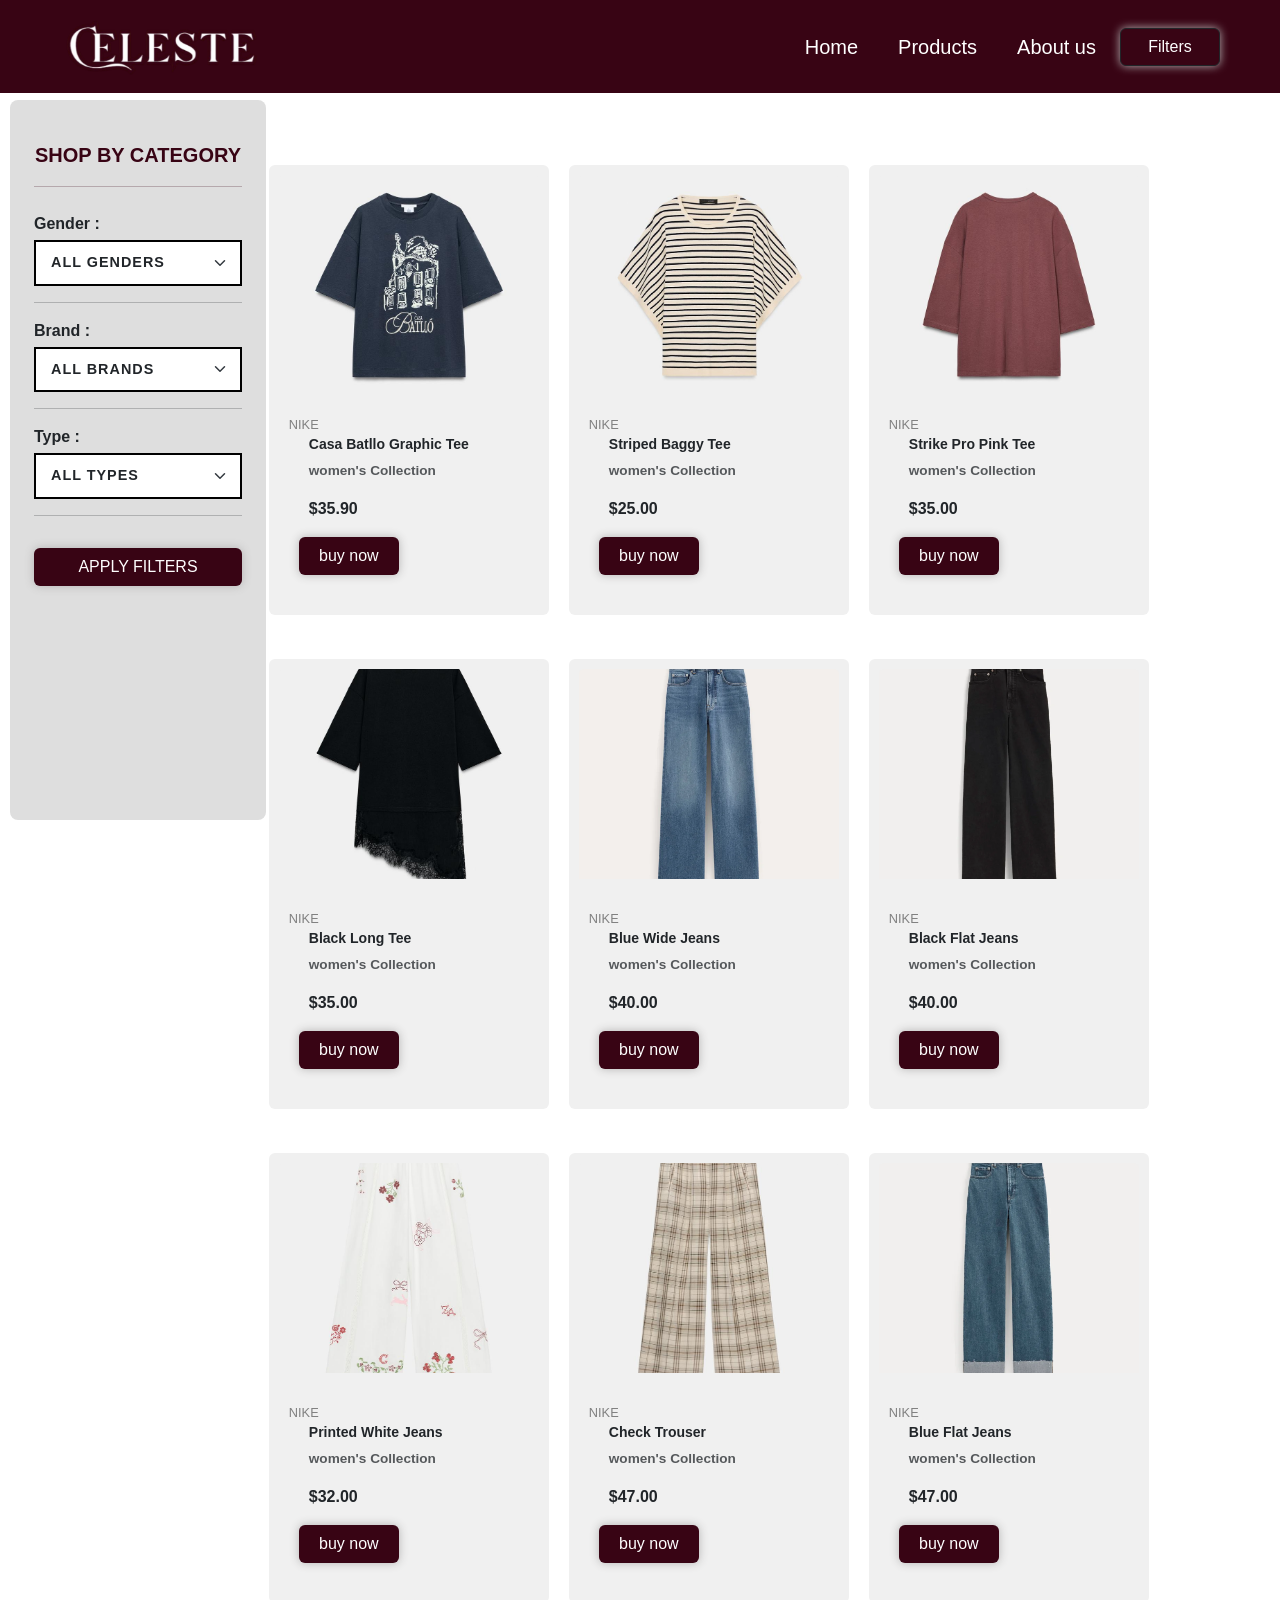
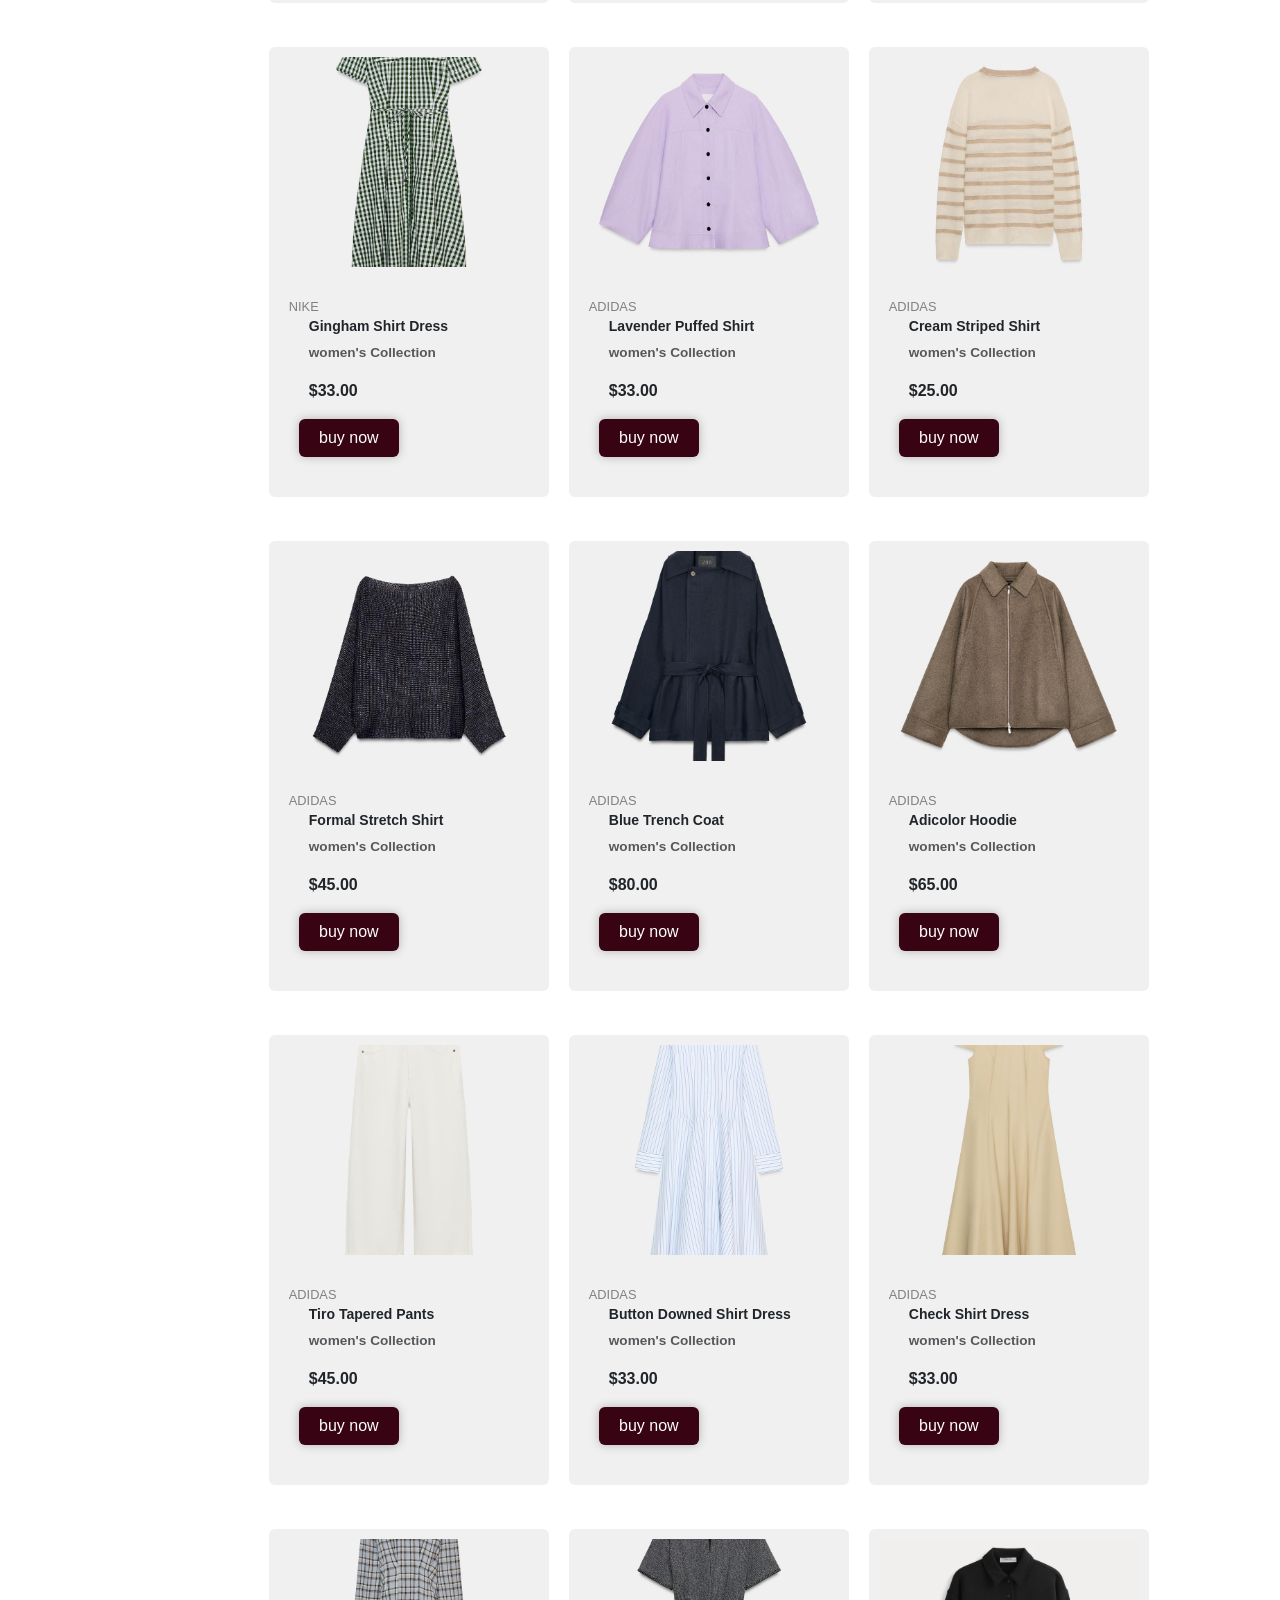
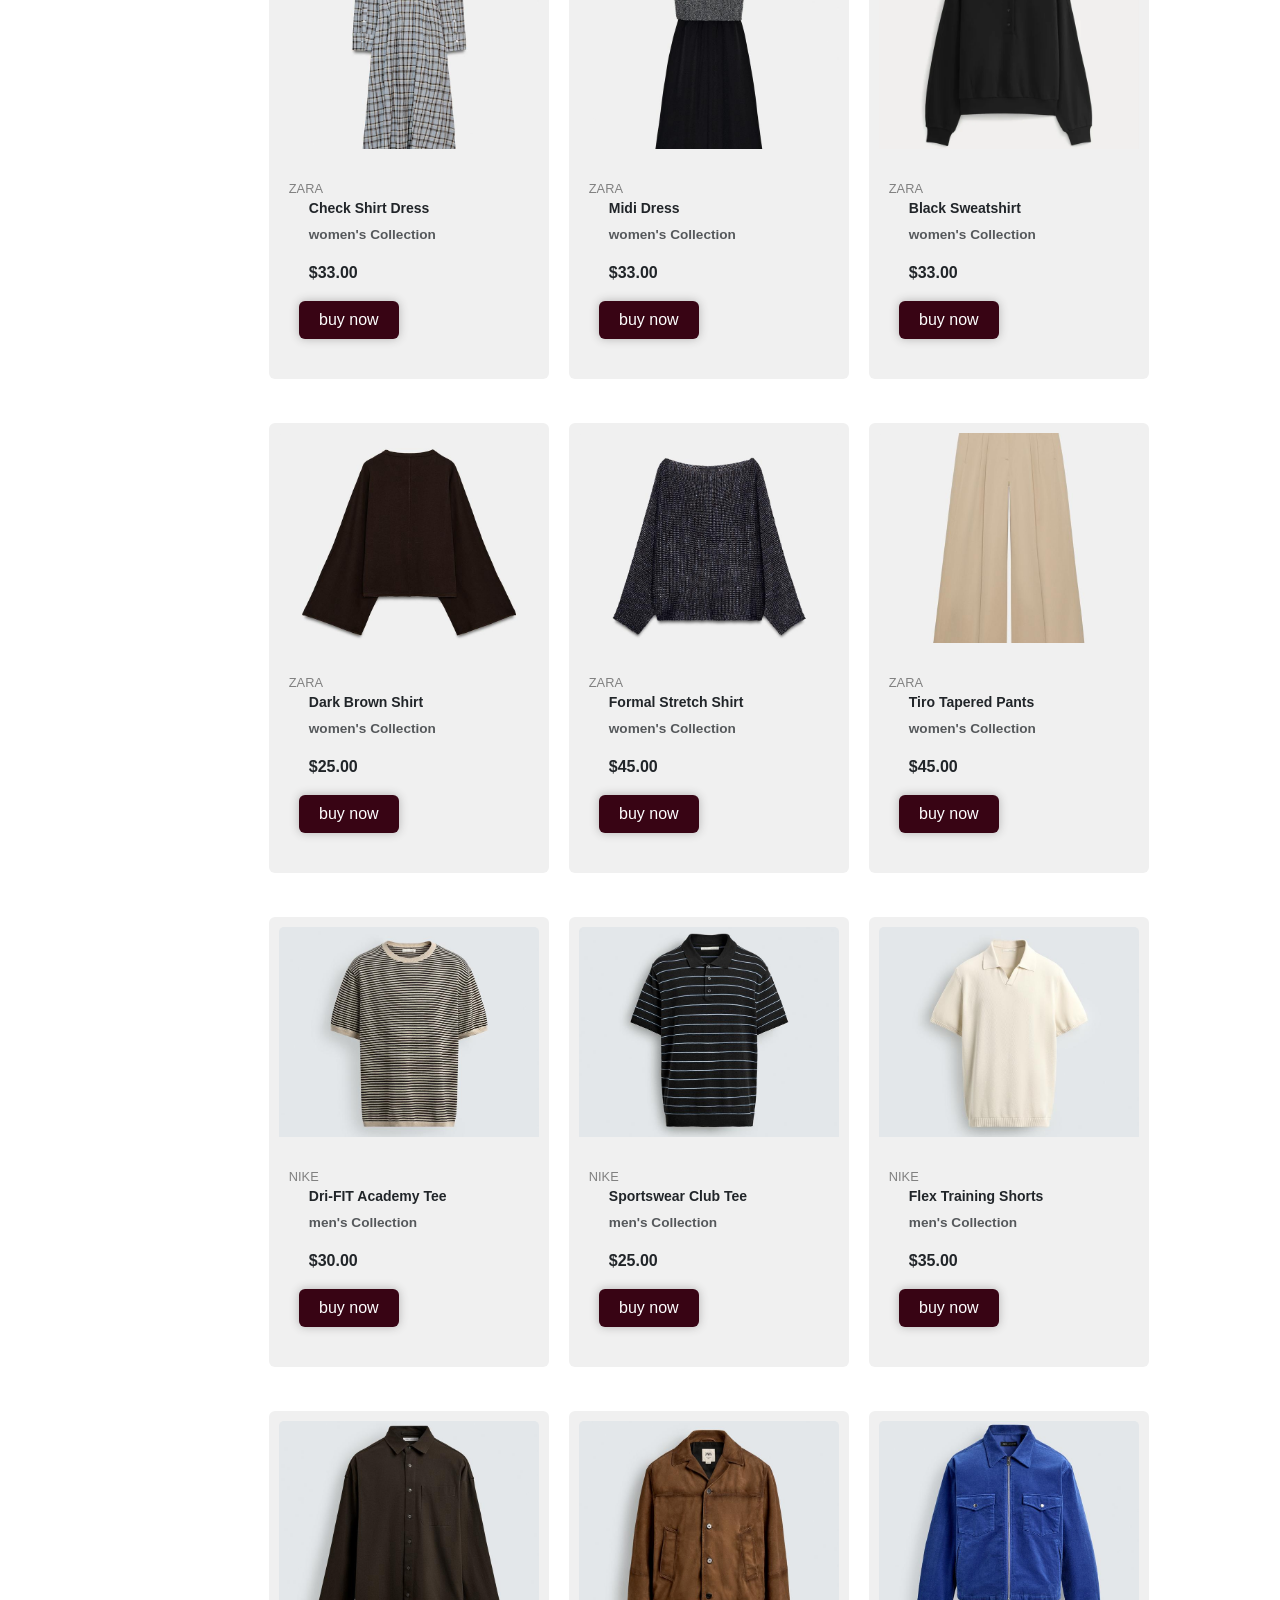
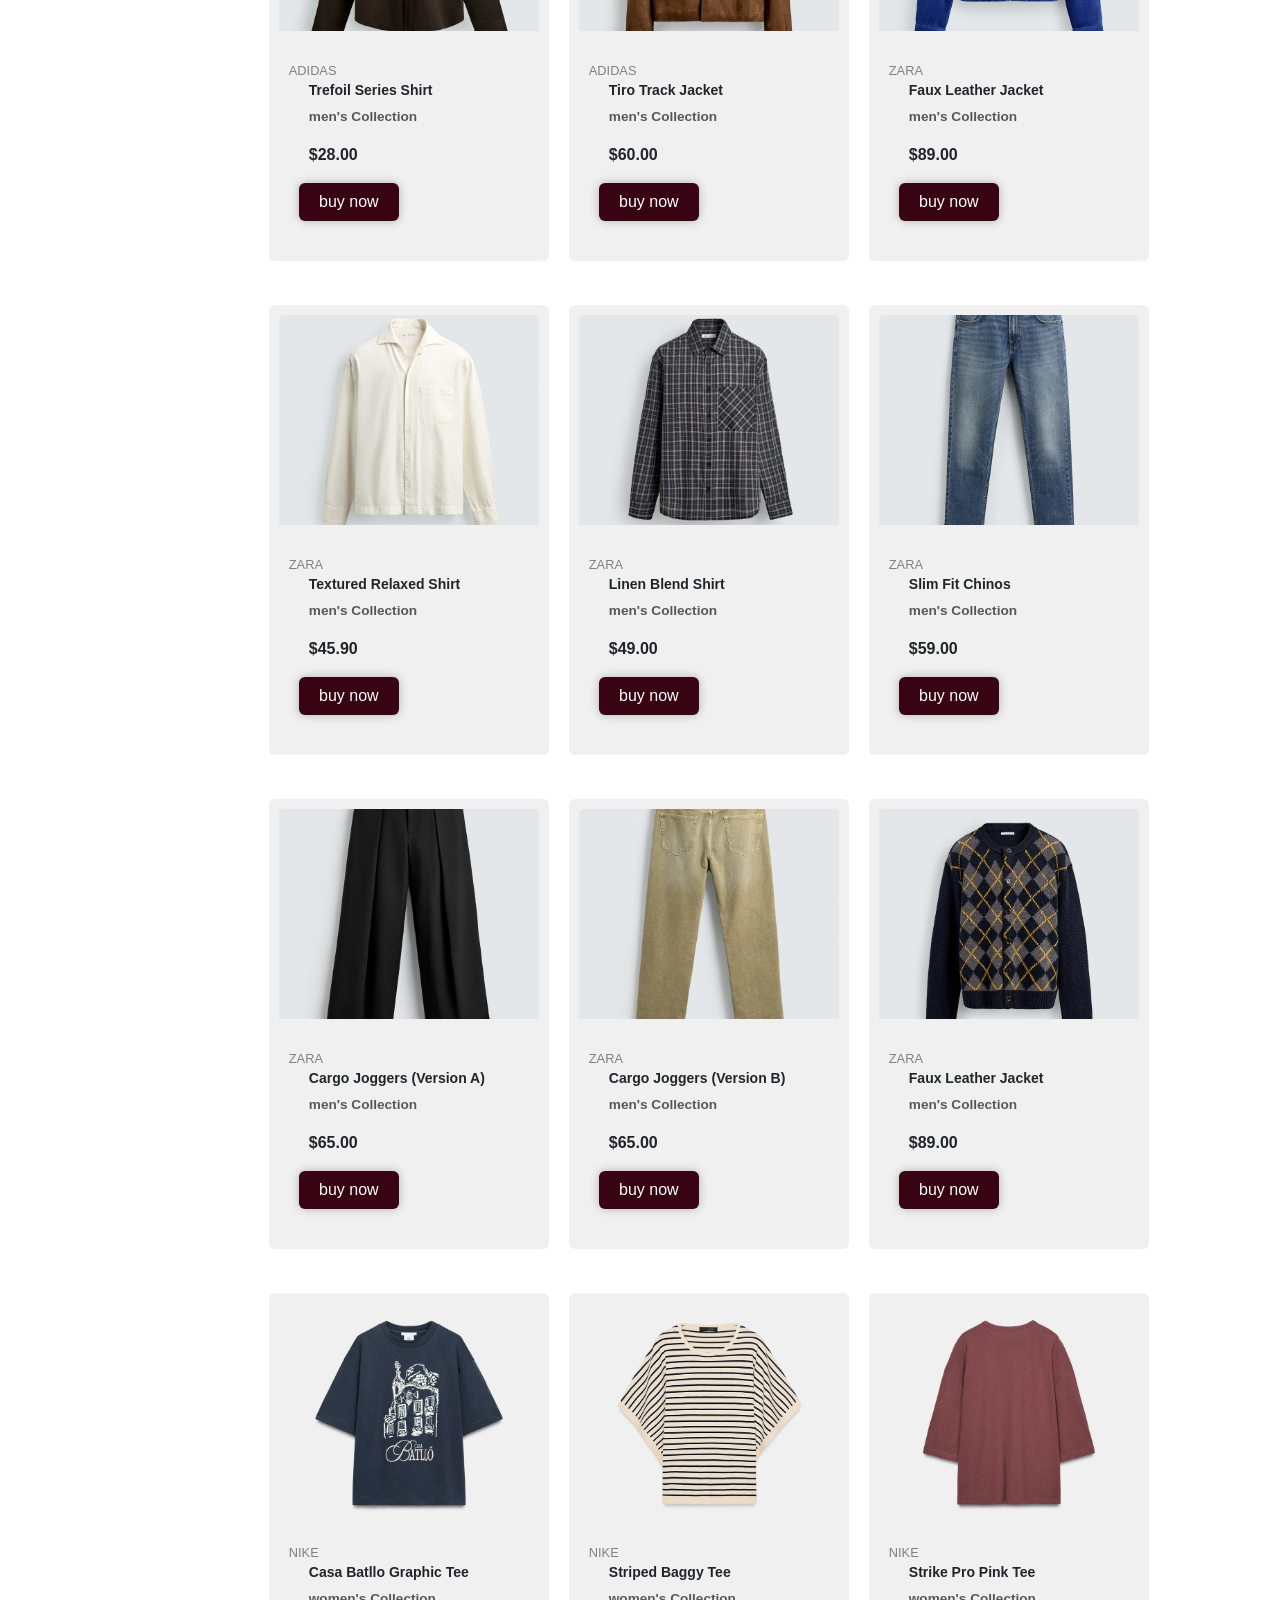
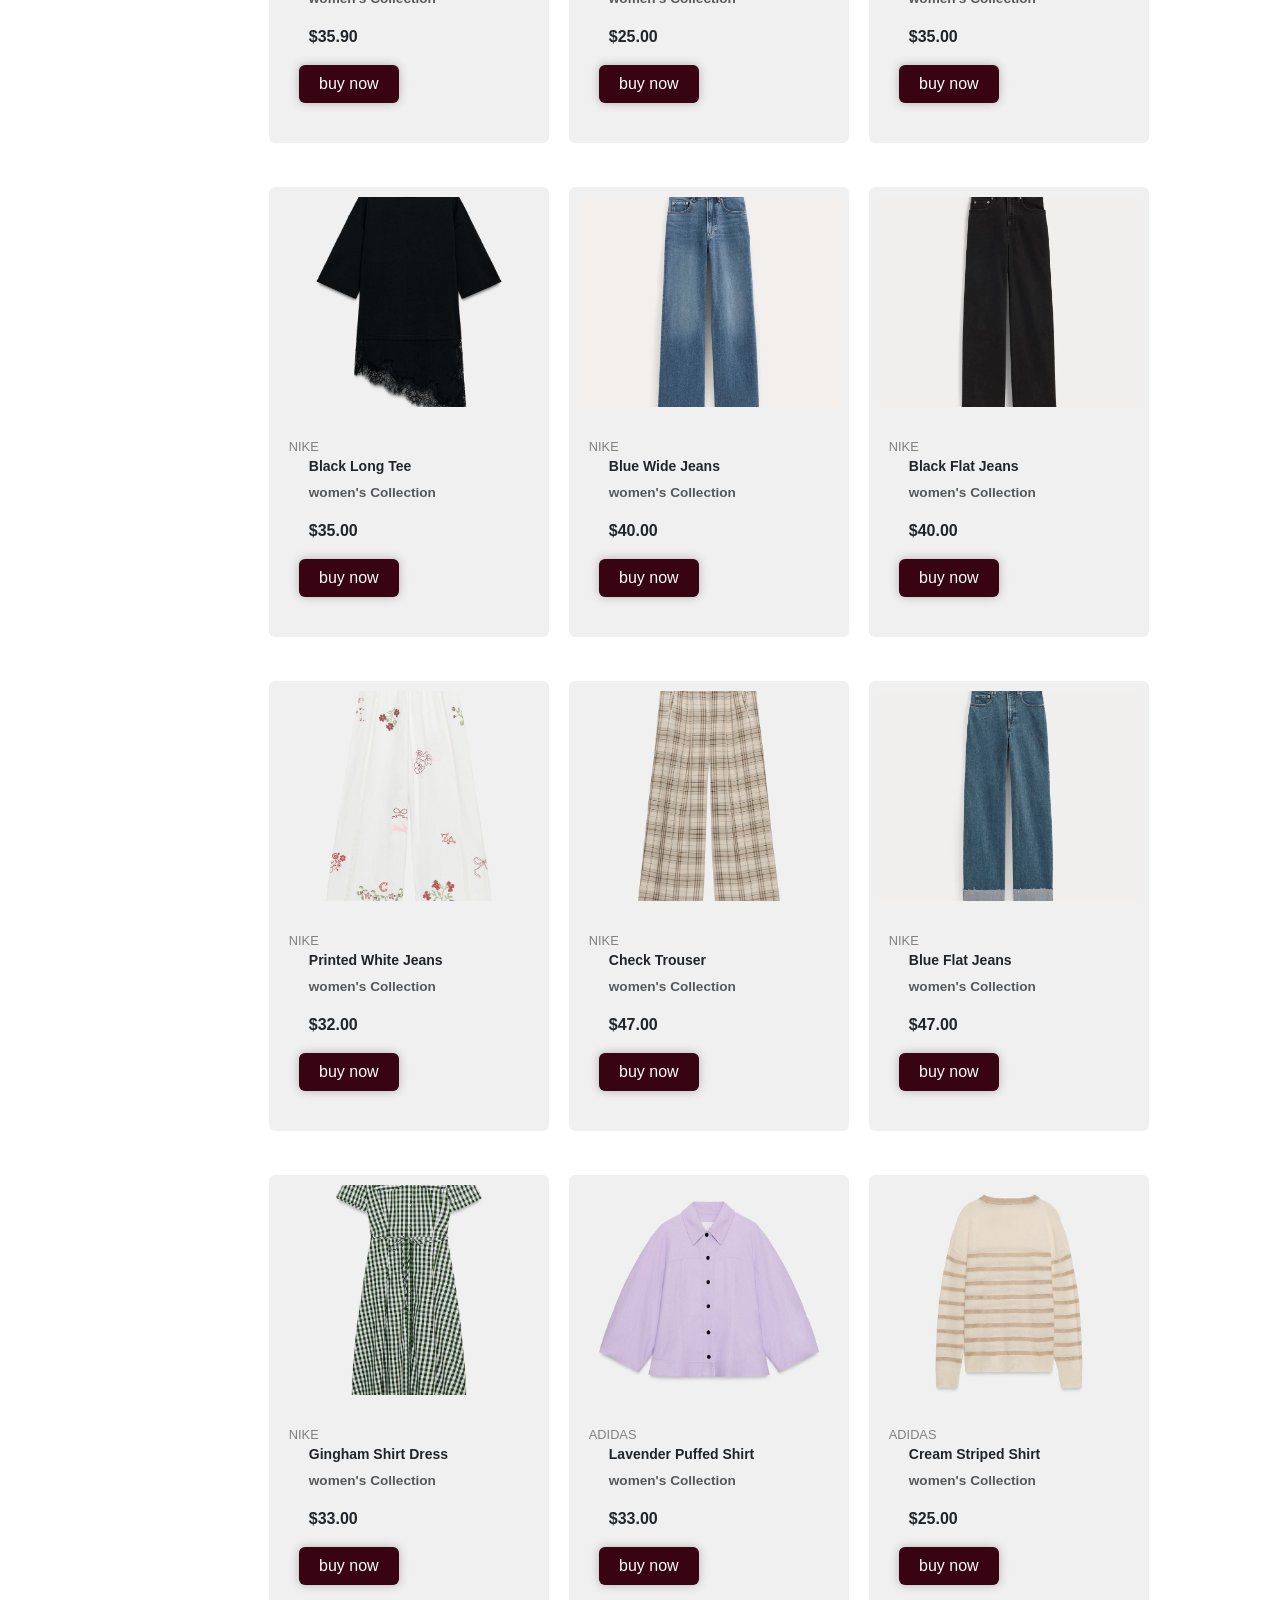
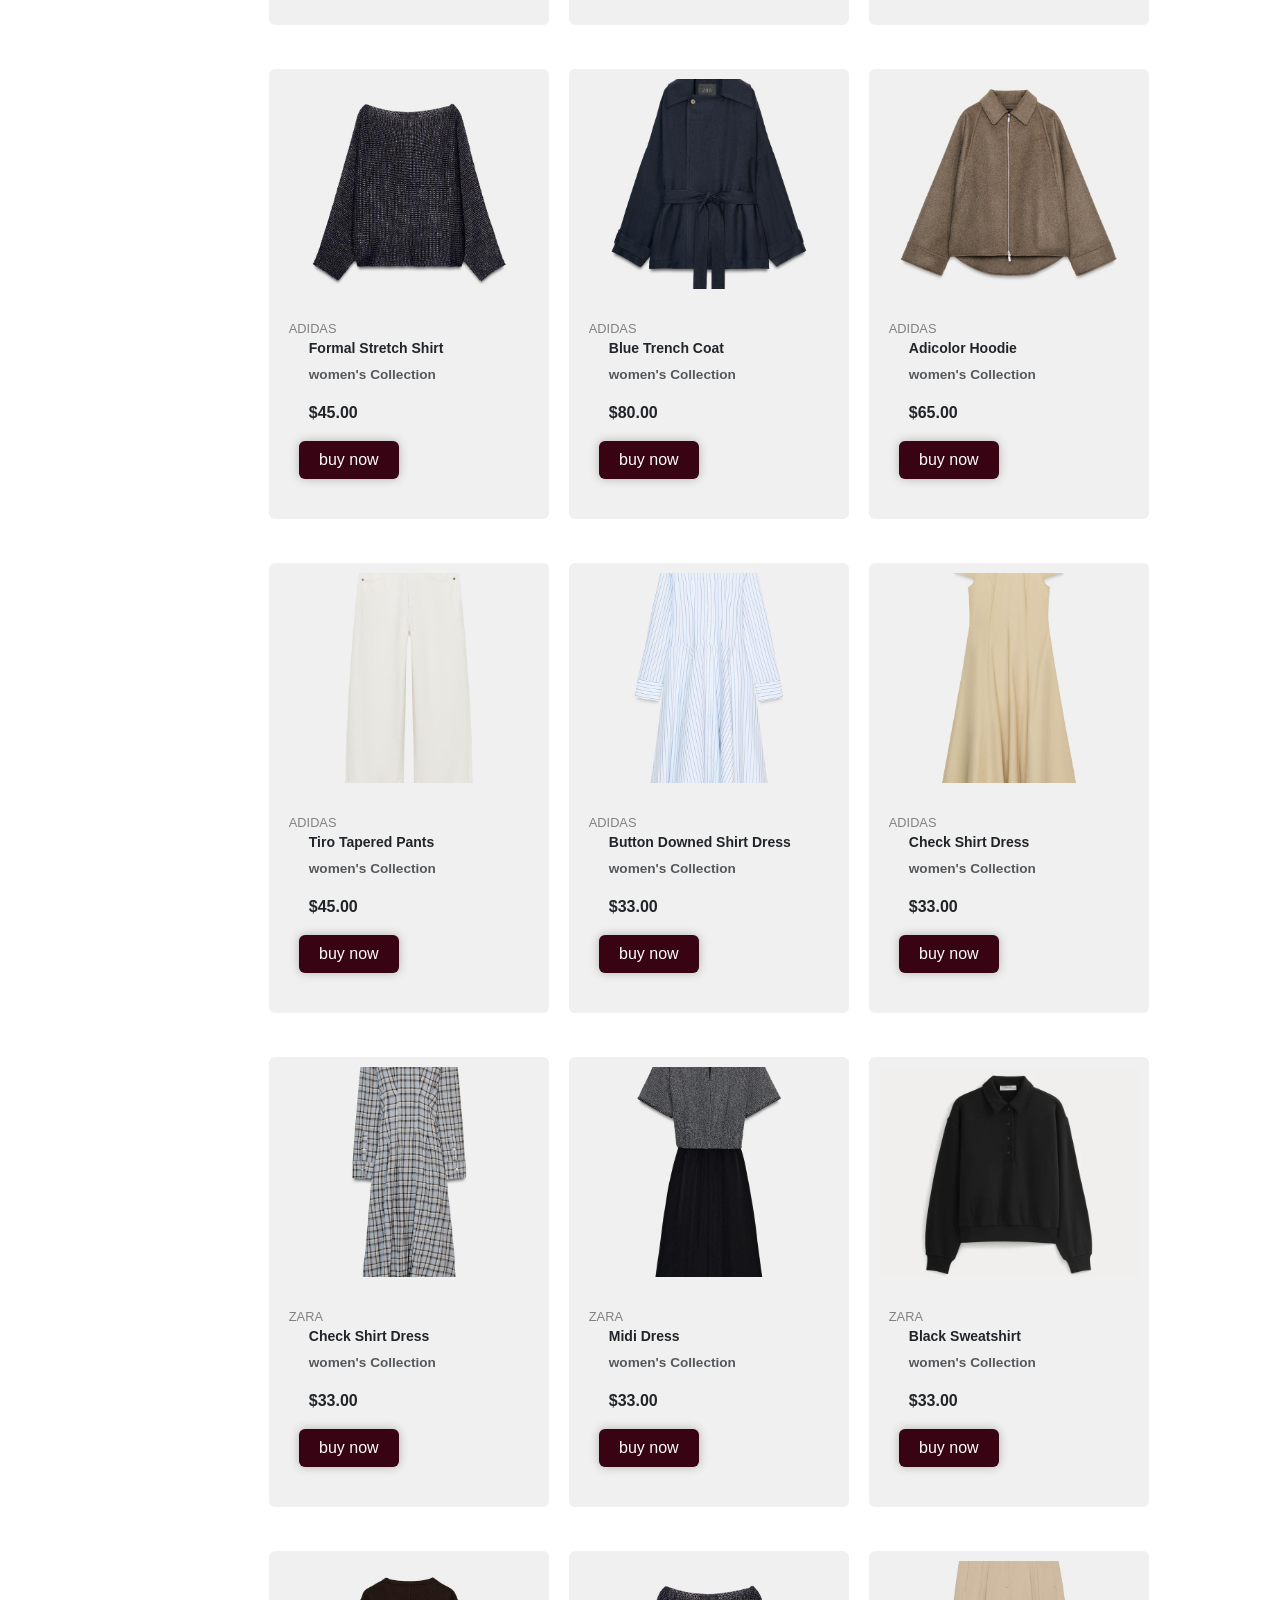
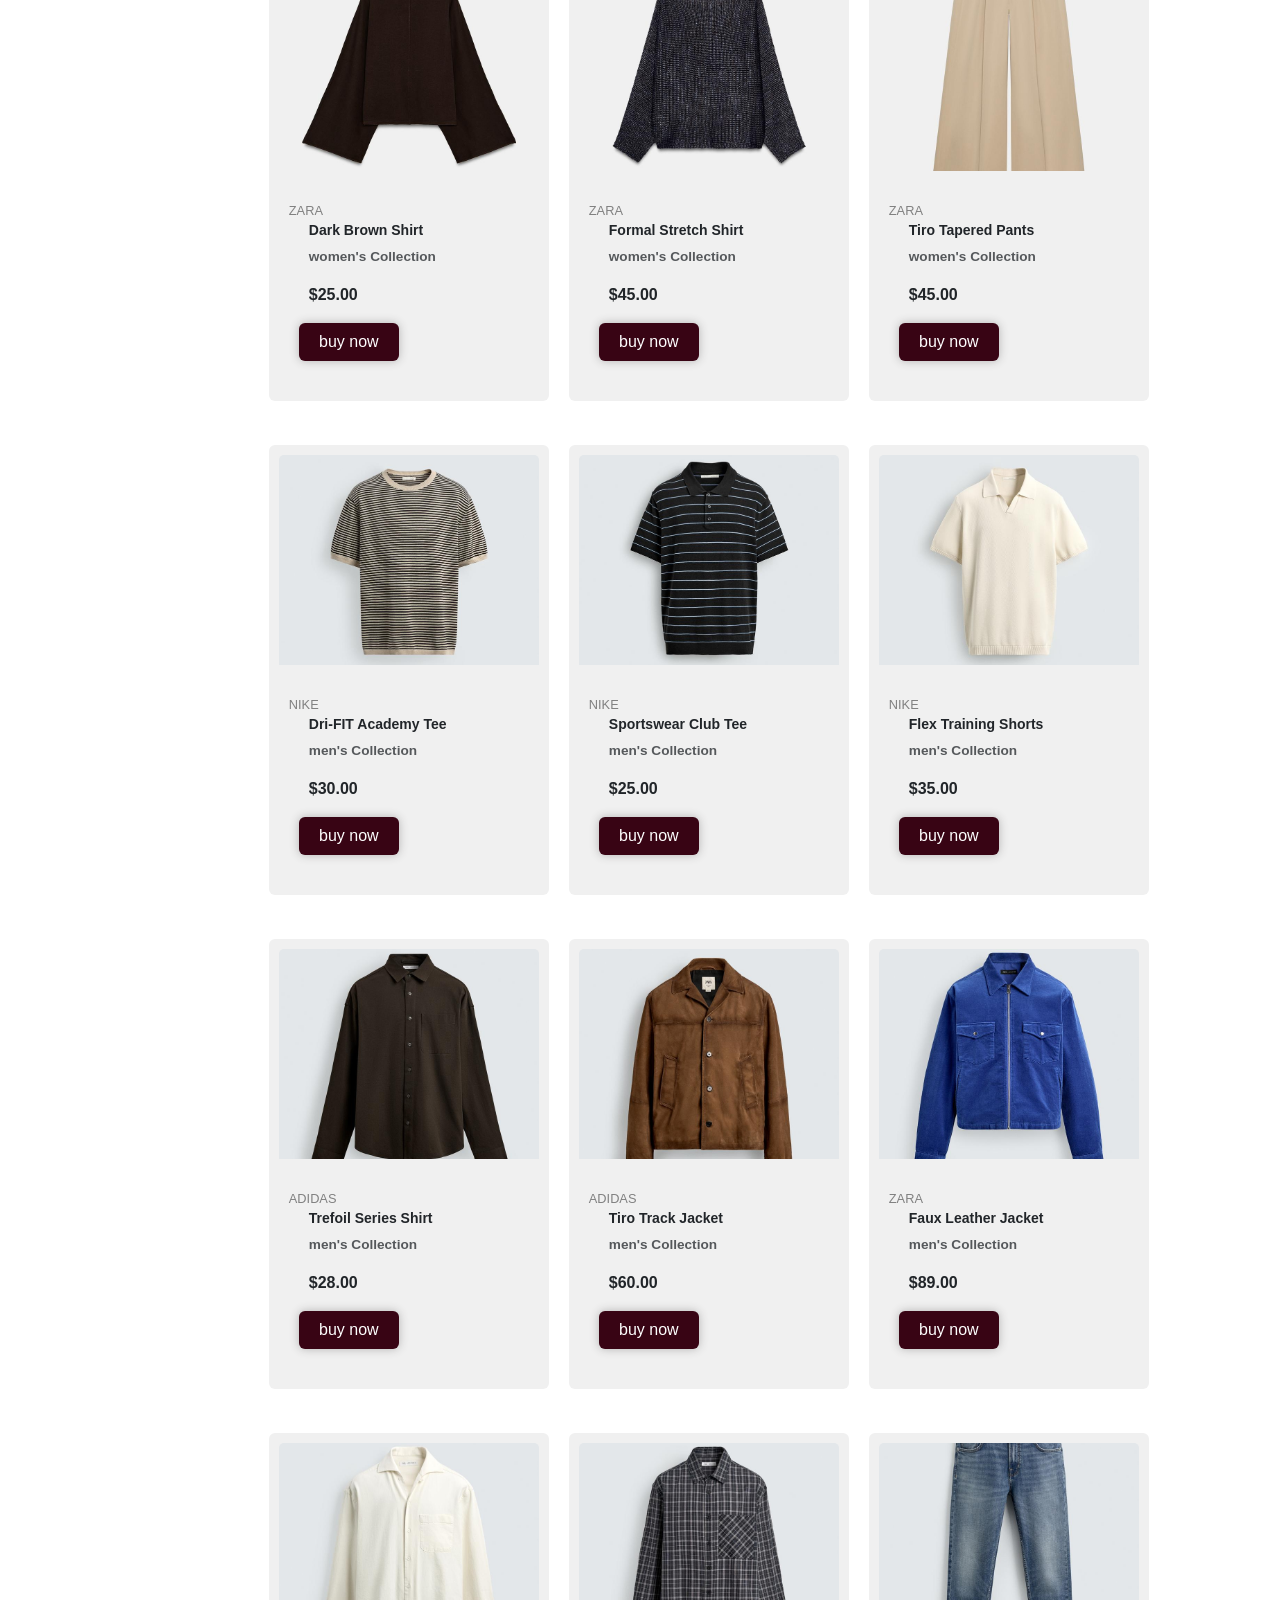
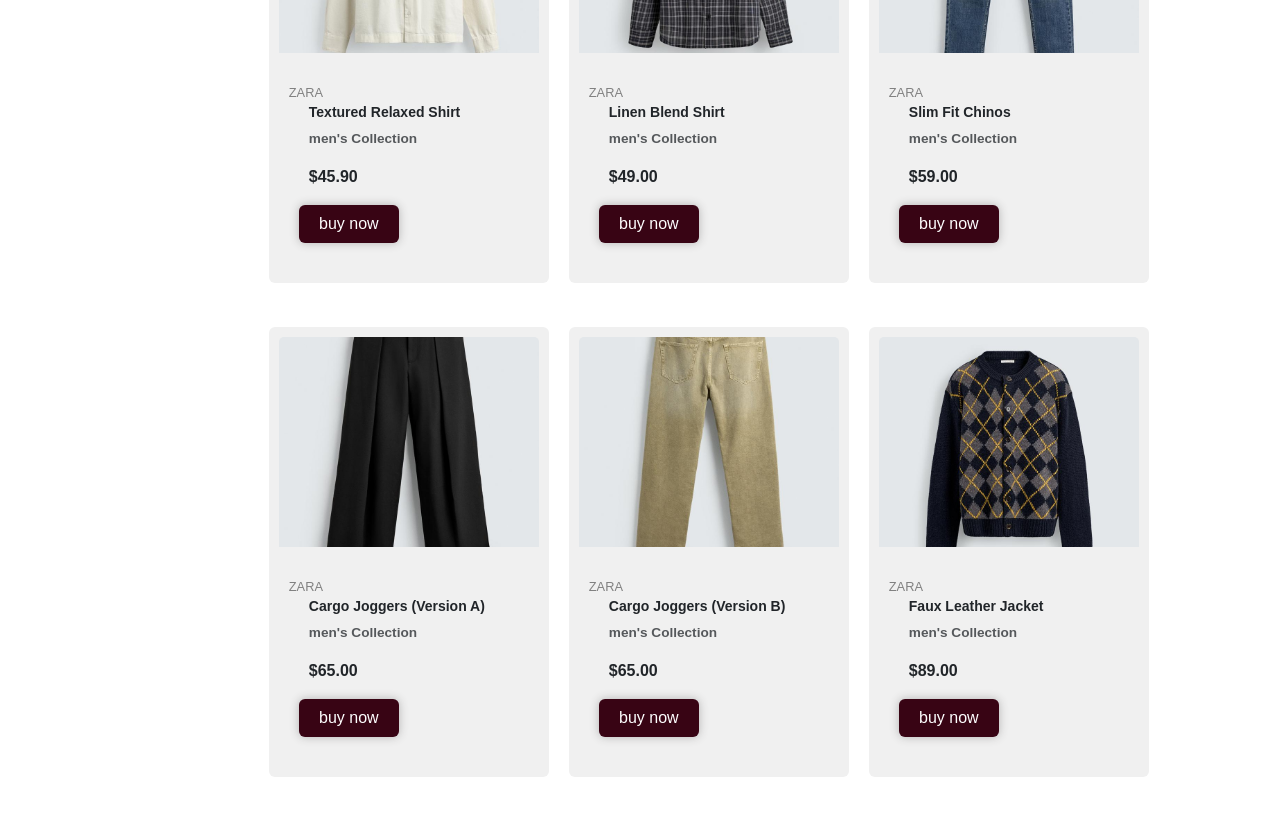
==== product.html @ acb02937 "initial commit" ====
<!DOCTYPE html>
<html lang="en">

<head>
    <meta charset="UTF-8">
    <meta name="viewport" content="width=device-width, initial-scale=1.0">
    <title>CELESTE</title>
    <link href="https://cdn.jsdelivr.net/npm/bootstrap@5.3.3/dist/css/bootstrap.min.css" rel="stylesheet">
    <link rel="stylesheet" href="style.css">
    <link rel="stylesheet" href="product.css">
</head>

<body>
    <!DOCTYPE html>
    <html lang="en">

    <head>
        <meta charset="UTF-8">
        <meta name="viewport" content="width=device-width, initial-scale=1.0">
        <title>CELESTE</title>
        <link href="https://cdn.jsdelivr.net/npm/bootstrap@5.3.3/dist/css/bootstrap.min.css" rel="stylesheet">
        <link rel="stylesheet" href="style.css">
        <link rel="stylesheet" href="product.css">
    </head>

    <body>
        <nav class="navbar navbar-expand-lg px-5">
            <div class="container-fluid">
                <a class="navbar-brand" href="#"><img src="assets/logo2.png" class="logo"></a>
                <button class="navbar-toggler" type="button" data-bs-toggle="collapse" data-bs-target="#navbarToggler">
                    <span class="navbar-toggler-icon"></span>
                </button>

                <div class="collapse navbar-collapse" id="navbarToggler">
                    <ul class="navbar-nav mb-2 mb-lg-0 ms-auto gap-4">
                        <li class="nav-item"><a class="nav-link active" href="index.html">Home</a></li>
                        <li class="nav-item"><a class="nav-link active" href="product.html">Products</a></li>
                        <li class="nav-item"><a class="nav-link active" href="#">About us</a></li>
                    </ul>
                </div>
                <button class="btn btn-outline-dark ms-lg-3" type="button" data-bs-toggle="offcanvas"
                    data-bs-target="#sidebarLeft">
                    <i class="bi bi-filter"></i> Filters
                </button>
            </div>
        </nav>
        <!-- <img src="assets/tshirts/t-shirt3.jpg" alt=""> -->
        <div class="product-page-container">
            <div class="offcanvas offcanvas-start" tabindex="-1" id="sidebarLeft" aria-labelledby="sidebarLeftLabel">

                <div class="offcanvas-header">
                    <button type="button" class="btn-close" data-bs-dismiss="offcanvas" aria-label="Close"></button>
                </div>

                <div class="offcanvas-body ">
                    <div class="cat-div p-4 ms-5 ">
                        <label for="categoryFilter" class="form-label fw-bold mt-3 mx-auto mb-0  fs-5 text-uppercase"
                            style="color: #380414;">Shop by Category</label>
                        <hr class=" mb-3 fw-bold  " style="color: #380414; height: 10px;">
                        <label class=" fw-bold mb-1">Gender : </label>

                        <select id="genderSelect" class="form-select custom-filter" onchange="updateFilters()">
                            <option value="all">All Genders</option>
                            <option value="women">Women</option>
                            <option value="men">Men</option>
                        </select>
                        <hr>

                        <label class=" fw-bold mb-1">Brand : </label>

                        <select id="brandSelect" class="form-select custom-filter" onchange="updateFilters()">
                            <option value="all">All Brands</option>
                            <option value="nike">Nike</option>
                            <option value="adidas">Adidas</option>
                            <option value="zara">Zara</option>
                        </select>
                        <hr>

                        <label class=" fw-bold mb-1">Type : </label>

                        <select id="typeSelect" class="form-select custom-filter" onchange="updateFilters()">
                            <option value="all">All Types</option>
                            <option value="t_shirts">T-Shirts</option>
                            <option value="pants">Pants</option>
                            <option value="dress">Dresses</option>
                            <option value="shirts">Shirts</option>
                        </select>
                        <hr>

                        <button class="search mx-auto my-3 btn w-100">APPLY FILTERS</button>

                    </div>
                </div>

            </div>

        </div>
        <div class="cat-div p-4 ">
            <label for="categoryFilter" class="form-label fw-bold mt-3 mx-auto mb-0  fs-5 text-uppercase"
                style="color: #380414;">Shop by Category</label>
            <hr class=" mb-3 fw-bold  " style="color: #380414; height: 10px;">
            <label class=" fw-bold mb-1">Gender : </label>

            <select id="genderSelect" class="form-select custom-filter" onchange="updateFilters()">
                <option value="all">All Genders</option>
                <option value="women">Women</option>
                <option value="men">Men</option>
            </select>
            <hr>

            <label class=" fw-bold mb-1">Brand : </label>

            <select id="brandSelect" class="form-select custom-filter" onchange="updateFilters()">
                <option value="all">All Brands</option>
                <option value="nike">Nike</option>
                <option value="adidas">Adidas</option>
                <option value="zara">Zara</option>
            </select>
            <hr>

            <label class=" fw-bold mb-1">Type : </label>

            <select id="typeSelect" class="form-select custom-filter" onchange="updateFilters()">
                <option value="all">All Types</option>
                <option value="t_shirts">T-Shirts</option>
                <option value="pants">Pants</option>
                <option value="dress">Dresses</option>
                <option value="shirts">Shirts</option>
            </select>
            <hr>

            <button class="search mx-auto my-3 btn w-100">APPLY FILTERS</button>

        </div>
        </div>

        <div id="productsGrid" class="row row-cols-1 row-cols-md-2 row-cols-lg-3 g-4 grandcontainer my-5">
        </div>
        <!-- <div class="grandcontainer  my-5">
        <div class="row g-0 card-row">
            <div class="col-lg-3 col-md-6 col-sm-12">
                <div class="card">
                    <div class="card-img-top">
                        <img src="assets/shirts/blackshirt.png" class="product-img">
                        <img src="assets/shirts/blackshirthover.png" class="hover-img base-img">
                    </div>
                    <div class="card-body d-flex flex-column justify-content-between mt-0">
                        <h5 class="card-title">Corduroy Fleece Winter Jacket</h5>
                        <p class="card-text">$17.00</p>
                        <button class="btn">buy now</button>
                    </div>
                </div>
            </div>
            <div class="col-lg-3 col-md-6 col-sm-12">
                <div class="card">
                    <div class="card-img-top">
                        <img src="assets/shirts/lavendershirt.jpg" class="product-img">
                        <img src="assets/shirts/lavendershirthover.jpg" class="hover-img base-img">
                    </div>
                    <div class="card-body d-flex flex-column justify-content-between mt-0">
                        <h5 class="card-title">Corduroy Fleece Winter Jacket</h5>
                        <p class="card-text">$17.00</p>
                        <button class="btn">buy now</button>
                    </div>
                </div>
            </div>
            <div class="col-lg-3 col-md-6 col-sm-12">
                <div class="card">
                    <div class="card-img-top">
                        <img src="assets/shirts/stripsshirt.jpg" class="product-img">
                        <img src="assets/shirts/stripsshirthover.jpg" class="hover-img base-img">
                    </div>
                    <div class="card-body d-flex flex-column justify-content-between mt-0">
                        <h5 class="card-title">Corduroy Fleece Winter Jacket</h5>
                        <p class="card-text">$17.00</p>
                        <button class="btn">buy now</button>
                    </div>
                </div>
            </div>
            <div class="col-lg-3 col-md-6 col-sm-12">
                <div class="card">
                    <div class="card-img-top">
                        <img src="assets/shirts/brownshirt.jpg" class="product-img">
                        <img src="assets/shirts/brownshirthover.jpg" class="hover-img base-img">
                    </div>
                    <div class="card-body d-flex flex-column justify-content-between mt-0">
                        <h5 class="card-title">Corduroy Fleece Winter Jacket</h5>
                        <p class="card-text">$17.00</p>
                        <button class="btn">buy now</button>
                    </div>
                </div>
            </div>
        </div>
    </div> -->

        <script src="https://cdn.jsdelivr.net/npm/bootstrap@5.3.3/dist/js/bootstrap.bundle.min.js"></script>
        <script src="app.js"></script>
    </body>

    </html>
    <!-- <div class="grandcontainer  my-5">
        <div class="row g-0 card-row">
            <div class="col-lg-3 col-md-6 col-sm-12">
                <div class="card">
                    <div class="card-img-top">
                        <img src="assets/shirts/blackshirt.png" class="product-img">
                        <img src="assets/shirts/blackshirthover.png" class="hover-img base-img">
                    </div>
                    <div class="card-body d-flex flex-column justify-content-between mt-0">
                        <h5 class="card-title">Corduroy Fleece Winter Jacket</h5>
                        <p class="card-text">$17.00</p>
                        <button class="btn">buy now</button>
                    </div>
                </div>
            </div>
            <div class="col-lg-3 col-md-6 col-sm-12">
                <div class="card">
                    <div class="card-img-top">
                        <img src="assets/shirts/lavendershirt.jpg" class="product-img">
                        <img src="assets/shirts/lavendershirthover.jpg" class="hover-img base-img">
                    </div>
                    <div class="card-body d-flex flex-column justify-content-between mt-0">
                        <h5 class="card-title">Corduroy Fleece Winter Jacket</h5>
                        <p class="card-text">$17.00</p>
                        <button class="btn">buy now</button>
                    </div>
                </div>
            </div>
            <div class="col-lg-3 col-md-6 col-sm-12">
                <div class="card">
                    <div class="card-img-top">
                        <img src="assets/shirts/stripsshirt.jpg" class="product-img">
                        <img src="assets/shirts/stripsshirthover.jpg" class="hover-img base-img">
                    </div>
                    <div class="card-body d-flex flex-column justify-content-between mt-0">
                        <h5 class="card-title">Corduroy Fleece Winter Jacket</h5>
                        <p class="card-text">$17.00</p>
                        <button class="btn">buy now</button>
                    </div>
                </div>
            </div>
            <div class="col-lg-3 col-md-6 col-sm-12">
                <div class="card">
                    <div class="card-img-top">
                        <img src="assets/shirts/brownshirt.jpg" class="product-img">
                        <img src="assets/shirts/brownshirthover.jpg" class="hover-img base-img">
                    </div>
                    <div class="card-body d-flex flex-column justify-content-between mt-0">
                        <h5 class="card-title">Corduroy Fleece Winter Jacket</h5>
                        <p class="card-text">$17.00</p>
                        <button class="btn">buy now</button>
                    </div>
                </div>
            </div>
        </div>
    </div> -->

    <script src="https://cdn.jsdelivr.net/npm/bootstrap@5.3.3/dist/js/bootstrap.bundle.min.js"></script>
    <script src="app.js"></script>
</body>

</html>
---- style.css ----
.navbar{
    background: #380414;
    position:sticky;
    top: 0;
    z-index: 4;
}
body{
    background: #FFFDF5;
    position: relative;
}
*{
    font-family: 'Poppins', sans-serif;
    flood-color: white !important;
}
.logo{
    width: 200px;    
}
.nav-item .nav-link{
    color: white !important;
    font-size: 20px;
}
.hero-sec{
    background: #e6e2e1;
}
.hero{
    width: 600px;
}
.hero-text-sec{
    padding: 50px !important;
}
.grandcontainer{
    gap: 20px !important;
}
.btn{
    background: #380414 !important;
    box-shadow: 0px 0px 10px #b4b3b3;
    
    color: white;
    
}
.btn:hover{
    background: #380414 !important;
    color: white;
    opacity: 0.8;
    box-shadow: 0px 0px 10px #380414;
}
.card {
    background-color: #f0f0f0;
    height: 450px;
    border: none;
    display: flex; /* Changed from grid to flex for better stacking */
    flex-direction: column;
    transition: 0.5s ease;
    overflow: hidden;
    display: block;
}

/* 4. Ensure the row doesn't have extra margins pushing cards off-screen */
.card-row {
    display: flex;
    flex-wrap: wrap;
    gap: 20px !important; 
    margin-left: 2% !important; 
    margin-right: 0 !important;
}
.card-img-top {
    height: 300px;
    width: 100%;
    overflow: hidden; 
    position: relative;
    display: flex;
    align-items: center;
    justify-content: center;
    background-color: #f0f0f0; 
}

.card-img-top img {
    /* Change width back to 100% to fill the card */
    width: 100%; 
    height: 100%;
    /* Use 'cover' to crop perfectly or 'contain' to show the whole item */
    object-fit: cover; 
    object-position: center;
    position: absolute;
    top: 0;
    left: 0;
    /* Remove the manual margins that were squishing the image */
    margin: 0; 
    transition: opacity 0.4s ease;
}

/* 2. Shared Image Properties */
.card-img-top img {
    height: 100%;
    width: 100%;
    object-fit: contain;    /* Crops perfectly */
    object-position: center;
    position: absolute;   /* Stacks them on top of each other */
    top: 0;
    left: 0;
    transition: opacity 0.4s ease; /* Smooth fade */
}

/* 3. The Hover Image (Model) */


/* 4. The Base Image (Product) */
.base-img {
    z-index: 1;
}

/* 5. The Trigger */
.card:hover .hover-img {
    opacity: 1; /* Shows the model image on hover */
}
.card {
    background-color:#f0f0f0;
    width: 250px;
    border: none;
    display: grid;
    transition: 0.5s ease;
    height: 450px;
    overflow: hidden; /* Ensures nothing leaks out of the card */
}

.card-img-top {
    height: 300px;
    width: 100%;       /* This makes the container exactly 300px wide */
    overflow: hidden; 
    position: relative; 

    
}
.card-text,.card-title{
    text-align: left;
     font-weight: bold;
     margin-left: 20px;
}
.card-body button{
    margin-left: 10px;
}
.card-img-top img {
    height: 100%;
    width: 80%;
    object-fit: cover;   
    object-position: center; 
    position: absolute;
    top: 0;
    margin-left: 30px;
    left: 0;
    text-align: center;
    transition: opacity 0.4s ease;
}
    
.card{
    background-color:#f0f0f0;

    width: 280px !important;
    align-items: center;
    justify-content: center;
    border: none;
    padding-left: 0px;
    display: grid;
    padding: 10px;

}
.shop{
      border: 3px solid #ffffff;
    border-radius: 0; 
    padding: 10px 15px;
    font-size: 1.1rem;
    text-decoration: none;
    font-weight: 600;
    text-transform: uppercase;
    letter-spacing: 2px;
   text-shadow: 3px 3px 13px #000000;
    cursor: pointer;
    background-color: transparent;
    transition: all 0.3s ease;
   box-shadow: 7px 4px 18px #000000;

}/* 1. Smooth Fade Transition */
.carousel-fade .carousel-item {
    transition-duration: 1.5s; /* Slows down the fade for elegance */
}

/* 2. Custom Indicators (Lines instead of dots) */
.carousel-indicators [button] {
    width: 30px;
    height: 3px;
    background-color: #fff;
}

/* 3. Text Animation (Zoom-in effect when slide becomes active) */
.carousel-item.active .carousel-caption h5 {
    animation: fadeInUp 1s ease-out;
}

.carousel-item.active .carousel-caption p {
    animation: fadeInUp 1.5s ease-out;
}

/* The Animation Keyframes */
@keyframes fadeInUp {
    from {
        opacity: 0;
        transform: translateY(20px);
    }
    to {
        opacity: 1;
        transform: translateY(0);
    }
}

/* Optional: Make images slightly zoom while active */
.carousel-item.active img {
    animation: slowZoom 5s linear forwards;
}

@keyframes slowZoom {
    from { transform: scale(1); }
    to { transform: scale(1.05); }
}
.carousel-caption h5 {
    color: #ffffff !important;
    font-weight: 800;
    text-transform: uppercase;
    letter-spacing: 2px;
    
    /* Deep Logic Shadow: 
       1. Sharp black outline (1px) 
       2. Medium blur for depth (10px)
       3. Large soft wash for total isolation (30px) */
    text-shadow: 
        2px 2px 4px rgba(0, 0, 0, 0.8), 
        0px 0px 20px rgba(0, 0, 0, 0.4),
        0px 0px 40px rgba(0, 0, 0, 0.2);
}
.carousel-item::after {
    content: "";
    position: absolute;
    top: 0;
    left: 0;
    width: 100%;
    height: 100%;
    /* This creates a soft dark tint ONLY at the bottom where the text is */
    background: linear-gradient(
        to bottom, 
        rgba(0, 0, 0, 0) 0%, 
        rgba(0, 0, 0, 0.2) 50%, 
        rgba(0, 0, 0, 0.5) 100%
    );
    z-index: 1;
}

/* Ensure the text stays on top of the overlay */
.carousel-caption {
    z-index: 2;
}
/* General Sidebar Styling (Desktop) */
@media (min-width: 992px) {
    .cat-div {
        background: #dedede;
        height: auto;
        min-height: 70vh;
        position: sticky; /* Sticky is better than fixed for sidebars */
        top: 20px;
        z-index: 3;
        border-radius: 8px;
    }
}

/* Offcanvas Sidebar Styling (Mobile) */
.offcanvas-body .cat-div-inner {
    padding: 10px;
}

/* Reset your grandcontainer logic - Bootstrap Columns handle this now! */
.grandcontainer {
    margin-left: 0 !important;
    width: 100% !important;
}

/* Filter Styling */
.custom-filter {
    border: 2px solid #380414;
    border-radius: 4px;
    padding: 8px;
    width: 100%;
}

/* Card Improvements */
.card {
    background-color: #f0f0f0;
    border: none;
    transition: transform 0.3s ease, box-shadow 0.3s ease;
    height: 100%; /* Ensures cards in a row are same height */
}

.card:hover {
    transform: translateY(-5px);
    box-shadow: 0 10px 20px rgba(0,0,0,0.1);
}
---- product.css ----
.cat-div{
    background:#dedede;
    height: 80vh;
    margin: 1%;
    width: 20%;
    position: sticky;
    z-index: 3;


}
.product-page-container{
    position: absolute;
    position: absolute;
    left: 0%;
    height: 80vh;
    margin: 1%;
    width: 20%;

}
body{
    background-color: #ffffff;
}

.card{
    background-color:#f0f0f0;

    width: 280px !important;
    align-items: center;
    justify-content: center;
    border: none;
    padding-left: 0px;
    display: grid;
    padding: 10px;

}
.card-img-top{
       
    height: 300px;     /* Set your fixed height */
  overflow: hidden; 
}
.card-img-top img{


    text-align: center;
   height:auto;
   width: 70%;
     

}
.card-body{
    width: 300px;
    padding: 30px;
    text-align: left;
    font-family: 'Segoe UI', Tahoma, Geneva, Verdana, sans-serif;
   

}
.card-title{
    text-align: left;
     font-size: 14px;
     font-weight: bold;
}


.btn{
    width:100px;
    background-color: rgb(36, 36, 36);
    color: rgb(254, 254, 254);
    font-weight: 400;
}
.p4{
    width: 260px;
}
.card:hover{
    box-shadow: 0 6px 18px rgba(0,0,0,0.15);
    transform: translatey(-5px);
    transition: 0.5s ease;
}
.btn:hover{
       background-color: rgb(88, 87, 87);
    color:  rgb(255, 255, 255);
}
.col-lg-3{
    margin-bottom: 20px;
}
.card-img-top {
    height: 300px;
    width: 260px; /* Match the card width */
    overflow: hidden; 
    display: flex;           /* Use flexbox to center the image */
    align-items: center;     /* Vertical center */
    justify-content: center;
    position: relative;
     /* Horizontal center */
}
.hover-img{
   z-index: 2;
    opacity: 0;
}
.card-img-top img {
    height: 100%;            /* Force the image to fill the height */
    width: 100%;             /* Force the image to fill the width */
    object-fit: cover;       /* THIS IS THE KEY: it crops the image to fit without squishing */
    object-position: center;
    position: absolute; /* Ensures the crop happens from the center */
}
.card:hover .hover-img{
    opacity: 1;
}
/* 1. The Container */
.card-img-top {
    height: 300px;
    width: 100%;       /* Use 100% so it fills the card width */
    overflow: hidden !important; /* Hides any overflow */
    position: relative; /* Essential for absolute children */
    display: flex;
    align-items: center;
    justify-content: center;
    background-color: #f0f0f0; /* Fallback color */
}

/* 2. Shared Image Properties */
.card-img-top img {
    height: 100%;
    width: 100%;
    object-fit: contain;    /* Crops perfectly */
    object-position: center;
    position: absolute;   /* Stacks them on top of each other */
    top: 0;
    left: 0;
    transition: opacity 0.4s ease; /* Smooth fade */
}

/* 3. The Hover Image (Model) */


/* 4. The Base Image (Product) */
.base-img {
    z-index: 1;
}

/* 5. The Trigger */
.card:hover .hover-img {
    opacity: 1; /* Shows the model image on hover */
}
.card {
    background-color:#f0f0f0;
    width: 250px;
    border: none;
    display: grid;
    transition: 0.5s ease;
    height: 450px;
    overflow: hidden; /* Ensures nothing leaks out of the card */
}

.card-img-top {
    height: 300px;
    width: 100%;       /* This makes the container exactly 300px wide */
    overflow: hidden; 
    position: relative; 

    
}
.card-text,.card-title{
    text-align: left;
     font-weight: bold;
     margin-left: 20px;
}
.card-body button{
    margin-left: 10px;
}
.card-img-top img {
    height: 100%;
    width: 80%;
    /* This is what handles the wide image: */
    object-fit: cover;   
    object-position: center; 
    position: absolute;
    top: 0;
    margin-left: 30px;
    left: 0;
    text-align: center;
    transition: opacity 0.4s ease;
}

.hover-img {
    z-index: 2;
    opacity: 0; 
    margin-left: 30px !important;
    margin-right: 5px !important;
    border-radius: 10px;
}

.base-img {
    z-index: 1;
    margin-left: 0px;
    

}

.card:hover .hover-img {
    opacity: 1; 
}
.card-row{
     gap: 20px  !important;
     margin-left: 22% !important;
}
.cat-div {
    background: #dedede;
    height: 80vh;
    margin: 1%;
    width: 20%;
    position: fixed; /* Changed back to fixed so it stays while scrolling */
    top: 100px;      /* Adjust based on your navbar height */
    z-index: 3;
}

/* Add this to the container holding your cards */
.grandcontainer {
    margin-left: 22% !important; /* This clears the space for cat-div */
}
.cat-div {
    background: #dedede;
    height: 80vh;
    /* Remove general margin and specify only top/left if needed */
    margin: 0; 
    margin-top: 100px;
    margin-left: 10px; 
    margin-right: 20px !important;
    
    width: 20%;
    position: fixed; 
    top: 0;
    left: 0;
    z-index: 3;
}

.grandcontainer {
    /* Set this to match the sidebar width exactly (20%) plus any tiny offset you want */
    margin-left: 21% !important; 
    width: 78% !important;
    padding: 0;
}

.card-row {
    display: flex;
    flex-wrap: wrap;
    /* This gap handles the space BETWEEN cards, not the space next to the sidebar */
    gap: 20px !important; 
    margin-left: 20px !important; 
}
/* 1. Ensure the container has enough room for 4 columns */
.grandcontainer {
    margin-left: 21% !important; 
    width: 78% !important;
    padding: 0;
    overflow-x: hidden; /* Prevents unwanted horizontal scroll */
}

/* 2. Target the columns to force the 4-per-row layout */
.grandcontainer .col-lg-3 {
    /* (100% / 4) minus a bit for the 20px gaps */
    width: calc(25% - 15px) !important; 
    flex: 0 0 auto;
}

/* 3. Adjust the card width to be responsive within that column */
.card {
    background-color: #f0f0f0;
    height: 450px;
    border: none;
    display: flex; /* Changed from grid to flex for better stacking */
    flex-direction: column;
    transition: 0.5s ease;
    overflow: hidden;
}

/* 4. Ensure the row doesn't have extra margins pushing cards off-screen */
.card-row {
    display: flex;
    flex-wrap: wrap;
    gap: 20px !important; 
    margin-left: 2% !important; 
    margin-right: 0 !important;
}
.card-img-top {
    height: 300px;
    width: 100%;
    overflow: hidden; 
    position: relative;
    display: flex;
    align-items: center;
    justify-content: center;
    background-color: #f0f0f0; 
}

.card-img-top img {
    /* Change width back to 100% to fill the card */
    width: 100%; 
    height: 100%;
    /* Use 'cover' to crop perfectly or 'contain' to show the whole item */
    object-fit: cover; 
    object-position: center;
    position: absolute;
    top: 0;
    left: 0;
    /* Remove the manual margins that were squishing the image */
    margin: 0; 
    transition: opacity 0.4s ease;
}

.hover-img {
    z-index: 2;
    opacity: 0; 
    /* Ensure hover img also has no margins */
    margin: 0 !important;
}

.base-img {
    z-index: 1;
    margin: 0 !important;
}
select{
    margin-bottom: 0px;
}

/* Custom styling for the Select Box */

.custom-filter {
    border: 2px solid #000;
    border-radius: 0; 
    padding: 10px 15px;
    font-size: 0.9rem;
    font-weight: 600;
    text-transform: uppercase;
    
    letter-spacing: 1px;
    cursor: pointer;
    background-color: #fff;
    transition: all 0.3s ease;
    min-width: 80%;
}
.custom-filter:focus {
    border-color:#380414;
    box-shadow: 5px 4px 12px rgba(143, 120, 120, 0.15) !important;
    outline: none;
}
.cat-div{
    display: flex;
    flex-direction: column;
}
.seacrh{
    align-items: center;
}
---- style.css ----
.navbar{
    background: #380414;
    position:sticky;
    top: 0;
    z-index: 4;
}
body{
    background: #FFFDF5;
    position: relative;
}
*{
    font-family: 'Poppins', sans-serif;
    flood-color: white !important;
}
.logo{
    width: 200px;    
}
.nav-item .nav-link{
    color: white !important;
    font-size: 20px;
}
.hero-sec{
    background: #e6e2e1;
}
.hero{
    width: 600px;
}
.hero-text-sec{
    padding: 50px !important;
}
.grandcontainer{
    gap: 20px !important;
}
.btn{
    background: #380414 !important;
    box-shadow: 0px 0px 10px #b4b3b3;
    
    color: white;
    
}
.btn:hover{
    background: #380414 !important;
    color: white;
    opacity: 0.8;
    box-shadow: 0px 0px 10px #380414;
}
.card {
    background-color: #f0f0f0;
    height: 450px;
    border: none;
    display: flex; /* Changed from grid to flex for better stacking */
    flex-direction: column;
    transition: 0.5s ease;
    overflow: hidden;
    display: block;
}

/* 4. Ensure the row doesn't have extra margins pushing cards off-screen */
.card-row {
    display: flex;
    flex-wrap: wrap;
    gap: 20px !important; 
    margin-left: 2% !important; 
    margin-right: 0 !important;
}
.card-img-top {
    height: 300px;
    width: 100%;
    overflow: hidden; 
    position: relative;
    display: flex;
    align-items: center;
    justify-content: center;
    background-color: #f0f0f0; 
}

.card-img-top img {
    /* Change width back to 100% to fill the card */
    width: 100%; 
    height: 100%;
    /* Use 'cover' to crop perfectly or 'contain' to show the whole item */
    object-fit: cover; 
    object-position: center;
    position: absolute;
    top: 0;
    left: 0;
    /* Remove the manual margins that were squishing the image */
    margin: 0; 
    transition: opacity 0.4s ease;
}

/* 2. Shared Image Properties */
.card-img-top img {
    height: 100%;
    width: 100%;
    object-fit: contain;    /* Crops perfectly */
    object-position: center;
    position: absolute;   /* Stacks them on top of each other */
    top: 0;
    left: 0;
    transition: opacity 0.4s ease; /* Smooth fade */
}

/* 3. The Hover Image (Model) */


/* 4. The Base Image (Product) */
.base-img {
    z-index: 1;
}

/* 5. The Trigger */
.card:hover .hover-img {
    opacity: 1; /* Shows the model image on hover */
}
.card {
    background-color:#f0f0f0;
    width: 250px;
    border: none;
    display: grid;
    transition: 0.5s ease;
    height: 450px;
    overflow: hidden; /* Ensures nothing leaks out of the card */
}

.card-img-top {
    height: 300px;
    width: 100%;       /* This makes the container exactly 300px wide */
    overflow: hidden; 
    position: relative; 

    
}
.card-text,.card-title{
    text-align: left;
     font-weight: bold;
     margin-left: 20px;
}
.card-body button{
    margin-left: 10px;
}
.card-img-top img {
    height: 100%;
    width: 80%;
    object-fit: cover;   
    object-position: center; 
    position: absolute;
    top: 0;
    margin-left: 30px;
    left: 0;
    text-align: center;
    transition: opacity 0.4s ease;
}
    
.card{
    background-color:#f0f0f0;

    width: 280px !important;
    align-items: center;
    justify-content: center;
    border: none;
    padding-left: 0px;
    display: grid;
    padding: 10px;

}
.shop{
      border: 3px solid #ffffff;
    border-radius: 0; 
    padding: 10px 15px;
    font-size: 1.1rem;
    text-decoration: none;
    font-weight: 600;
    text-transform: uppercase;
    letter-spacing: 2px;
   text-shadow: 3px 3px 13px #000000;
    cursor: pointer;
    background-color: transparent;
    transition: all 0.3s ease;
   box-shadow: 7px 4px 18px #000000;

}/* 1. Smooth Fade Transition */
.carousel-fade .carousel-item {
    transition-duration: 1.5s; /* Slows down the fade for elegance */
}

/* 2. Custom Indicators (Lines instead of dots) */
.carousel-indicators [button] {
    width: 30px;
    height: 3px;
    background-color: #fff;
}

/* 3. Text Animation (Zoom-in effect when slide becomes active) */
.carousel-item.active .carousel-caption h5 {
    animation: fadeInUp 1s ease-out;
}

.carousel-item.active .carousel-caption p {
    animation: fadeInUp 1.5s ease-out;
}

/* The Animation Keyframes */
@keyframes fadeInUp {
    from {
        opacity: 0;
        transform: translateY(20px);
    }
    to {
        opacity: 1;
        transform: translateY(0);
    }
}

/* Optional: Make images slightly zoom while active */
.carousel-item.active img {
    animation: slowZoom 5s linear forwards;
}

@keyframes slowZoom {
    from { transform: scale(1); }
    to { transform: scale(1.05); }
}
.carousel-caption h5 {
    color: #ffffff !important;
    font-weight: 800;
    text-transform: uppercase;
    letter-spacing: 2px;
    
    /* Deep Logic Shadow: 
       1. Sharp black outline (1px) 
       2. Medium blur for depth (10px)
       3. Large soft wash for total isolation (30px) */
    text-shadow: 
        2px 2px 4px rgba(0, 0, 0, 0.8), 
        0px 0px 20px rgba(0, 0, 0, 0.4),
        0px 0px 40px rgba(0, 0, 0, 0.2);
}
.carousel-item::after {
    content: "";
    position: absolute;
    top: 0;
    left: 0;
    width: 100%;
    height: 100%;
    /* This creates a soft dark tint ONLY at the bottom where the text is */
    background: linear-gradient(
        to bottom, 
        rgba(0, 0, 0, 0) 0%, 
        rgba(0, 0, 0, 0.2) 50%, 
        rgba(0, 0, 0, 0.5) 100%
    );
    z-index: 1;
}

/* Ensure the text stays on top of the overlay */
.carousel-caption {
    z-index: 2;
}
/* General Sidebar Styling (Desktop) */
@media (min-width: 992px) {
    .cat-div {
        background: #dedede;
        height: auto;
        min-height: 70vh;
        position: sticky; /* Sticky is better than fixed for sidebars */
        top: 20px;
        z-index: 3;
        border-radius: 8px;
    }
}

/* Offcanvas Sidebar Styling (Mobile) */
.offcanvas-body .cat-div-inner {
    padding: 10px;
}

/* Reset your grandcontainer logic - Bootstrap Columns handle this now! */
.grandcontainer {
    margin-left: 0 !important;
    width: 100% !important;
}

/* Filter Styling */
.custom-filter {
    border: 2px solid #380414;
    border-radius: 4px;
    padding: 8px;
    width: 100%;
}

/* Card Improvements */
.card {
    background-color: #f0f0f0;
    border: none;
    transition: transform 0.3s ease, box-shadow 0.3s ease;
    height: 100%; /* Ensures cards in a row are same height */
}

.card:hover {
    transform: translateY(-5px);
    box-shadow: 0 10px 20px rgba(0,0,0,0.1);
}
---- product.css ----
.cat-div{
    background:#dedede;
    height: 80vh;
    margin: 1%;
    width: 20%;
    position: sticky;
    z-index: 3;


}
.product-page-container{
    position: absolute;
    position: absolute;
    left: 0%;
    height: 80vh;
    margin: 1%;
    width: 20%;

}
body{
    background-color: #ffffff;
}

.card{
    background-color:#f0f0f0;

    width: 280px !important;
    align-items: center;
    justify-content: center;
    border: none;
    padding-left: 0px;
    display: grid;
    padding: 10px;

}
.card-img-top{
       
    height: 300px;     /* Set your fixed height */
  overflow: hidden; 
}
.card-img-top img{


    text-align: center;
   height:auto;
   width: 70%;
     

}
.card-body{
    width: 300px;
    padding: 30px;
    text-align: left;
    font-family: 'Segoe UI', Tahoma, Geneva, Verdana, sans-serif;
   

}
.card-title{
    text-align: left;
     font-size: 14px;
     font-weight: bold;
}


.btn{
    width:100px;
    background-color: rgb(36, 36, 36);
    color: rgb(254, 254, 254);
    font-weight: 400;
}
.p4{
    width: 260px;
}
.card:hover{
    box-shadow: 0 6px 18px rgba(0,0,0,0.15);
    transform: translatey(-5px);
    transition: 0.5s ease;
}
.btn:hover{
       background-color: rgb(88, 87, 87);
    color:  rgb(255, 255, 255);
}
.col-lg-3{
    margin-bottom: 20px;
}
.card-img-top {
    height: 300px;
    width: 260px; /* Match the card width */
    overflow: hidden; 
    display: flex;           /* Use flexbox to center the image */
    align-items: center;     /* Vertical center */
    justify-content: center;
    position: relative;
     /* Horizontal center */
}
.hover-img{
   z-index: 2;
    opacity: 0;
}
.card-img-top img {
    height: 100%;            /* Force the image to fill the height */
    width: 100%;             /* Force the image to fill the width */
    object-fit: cover;       /* THIS IS THE KEY: it crops the image to fit without squishing */
    object-position: center;
    position: absolute; /* Ensures the crop happens from the center */
}
.card:hover .hover-img{
    opacity: 1;
}
/* 1. The Container */
.card-img-top {
    height: 300px;
    width: 100%;       /* Use 100% so it fills the card width */
    overflow: hidden !important; /* Hides any overflow */
    position: relative; /* Essential for absolute children */
    display: flex;
    align-items: center;
    justify-content: center;
    background-color: #f0f0f0; /* Fallback color */
}

/* 2. Shared Image Properties */
.card-img-top img {
    height: 100%;
    width: 100%;
    object-fit: contain;    /* Crops perfectly */
    object-position: center;
    position: absolute;   /* Stacks them on top of each other */
    top: 0;
    left: 0;
    transition: opacity 0.4s ease; /* Smooth fade */
}

/* 3. The Hover Image (Model) */


/* 4. The Base Image (Product) */
.base-img {
    z-index: 1;
}

/* 5. The Trigger */
.card:hover .hover-img {
    opacity: 1; /* Shows the model image on hover */
}
.card {
    background-color:#f0f0f0;
    width: 250px;
    border: none;
    display: grid;
    transition: 0.5s ease;
    height: 450px;
    overflow: hidden; /* Ensures nothing leaks out of the card */
}

.card-img-top {
    height: 300px;
    width: 100%;       /* This makes the container exactly 300px wide */
    overflow: hidden; 
    position: relative; 

    
}
.card-text,.card-title{
    text-align: left;
     font-weight: bold;
     margin-left: 20px;
}
.card-body button{
    margin-left: 10px;
}
.card-img-top img {
    height: 100%;
    width: 80%;
    /* This is what handles the wide image: */
    object-fit: cover;   
    object-position: center; 
    position: absolute;
    top: 0;
    margin-left: 30px;
    left: 0;
    text-align: center;
    transition: opacity 0.4s ease;
}

.hover-img {
    z-index: 2;
    opacity: 0; 
    margin-left: 30px !important;
    margin-right: 5px !important;
    border-radius: 10px;
}

.base-img {
    z-index: 1;
    margin-left: 0px;
    

}

.card:hover .hover-img {
    opacity: 1; 
}
.card-row{
     gap: 20px  !important;
     margin-left: 22% !important;
}
.cat-div {
    background: #dedede;
    height: 80vh;
    margin: 1%;
    width: 20%;
    position: fixed; /* Changed back to fixed so it stays while scrolling */
    top: 100px;      /* Adjust based on your navbar height */
    z-index: 3;
}

/* Add this to the container holding your cards */
.grandcontainer {
    margin-left: 22% !important; /* This clears the space for cat-div */
}
.cat-div {
    background: #dedede;
    height: 80vh;
    /* Remove general margin and specify only top/left if needed */
    margin: 0; 
    margin-top: 100px;
    margin-left: 10px; 
    margin-right: 20px !important;
    
    width: 20%;
    position: fixed; 
    top: 0;
    left: 0;
    z-index: 3;
}

.grandcontainer {
    /* Set this to match the sidebar width exactly (20%) plus any tiny offset you want */
    margin-left: 21% !important; 
    width: 78% !important;
    padding: 0;
}

.card-row {
    display: flex;
    flex-wrap: wrap;
    /* This gap handles the space BETWEEN cards, not the space next to the sidebar */
    gap: 20px !important; 
    margin-left: 20px !important; 
}
/* 1. Ensure the container has enough room for 4 columns */
.grandcontainer {
    margin-left: 21% !important; 
    width: 78% !important;
    padding: 0;
    overflow-x: hidden; /* Prevents unwanted horizontal scroll */
}

/* 2. Target the columns to force the 4-per-row layout */
.grandcontainer .col-lg-3 {
    /* (100% / 4) minus a bit for the 20px gaps */
    width: calc(25% - 15px) !important; 
    flex: 0 0 auto;
}

/* 3. Adjust the card width to be responsive within that column */
.card {
    background-color: #f0f0f0;
    height: 450px;
    border: none;
    display: flex; /* Changed from grid to flex for better stacking */
    flex-direction: column;
    transition: 0.5s ease;
    overflow: hidden;
}

/* 4. Ensure the row doesn't have extra margins pushing cards off-screen */
.card-row {
    display: flex;
    flex-wrap: wrap;
    gap: 20px !important; 
    margin-left: 2% !important; 
    margin-right: 0 !important;
}
.card-img-top {
    height: 300px;
    width: 100%;
    overflow: hidden; 
    position: relative;
    display: flex;
    align-items: center;
    justify-content: center;
    background-color: #f0f0f0; 
}

.card-img-top img {
    /* Change width back to 100% to fill the card */
    width: 100%; 
    height: 100%;
    /* Use 'cover' to crop perfectly or 'contain' to show the whole item */
    object-fit: cover; 
    object-position: center;
    position: absolute;
    top: 0;
    left: 0;
    /* Remove the manual margins that were squishing the image */
    margin: 0; 
    transition: opacity 0.4s ease;
}

.hover-img {
    z-index: 2;
    opacity: 0; 
    /* Ensure hover img also has no margins */
    margin: 0 !important;
}

.base-img {
    z-index: 1;
    margin: 0 !important;
}
select{
    margin-bottom: 0px;
}

/* Custom styling for the Select Box */

.custom-filter {
    border: 2px solid #000;
    border-radius: 0; 
    padding: 10px 15px;
    font-size: 0.9rem;
    font-weight: 600;
    text-transform: uppercase;
    
    letter-spacing: 1px;
    cursor: pointer;
    background-color: #fff;
    transition: all 0.3s ease;
    min-width: 80%;
}
.custom-filter:focus {
    border-color:#380414;
    box-shadow: 5px 4px 12px rgba(143, 120, 120, 0.15) !important;
    outline: none;
}
.cat-div{
    display: flex;
    flex-direction: column;
}
.seacrh{
    align-items: center;
}
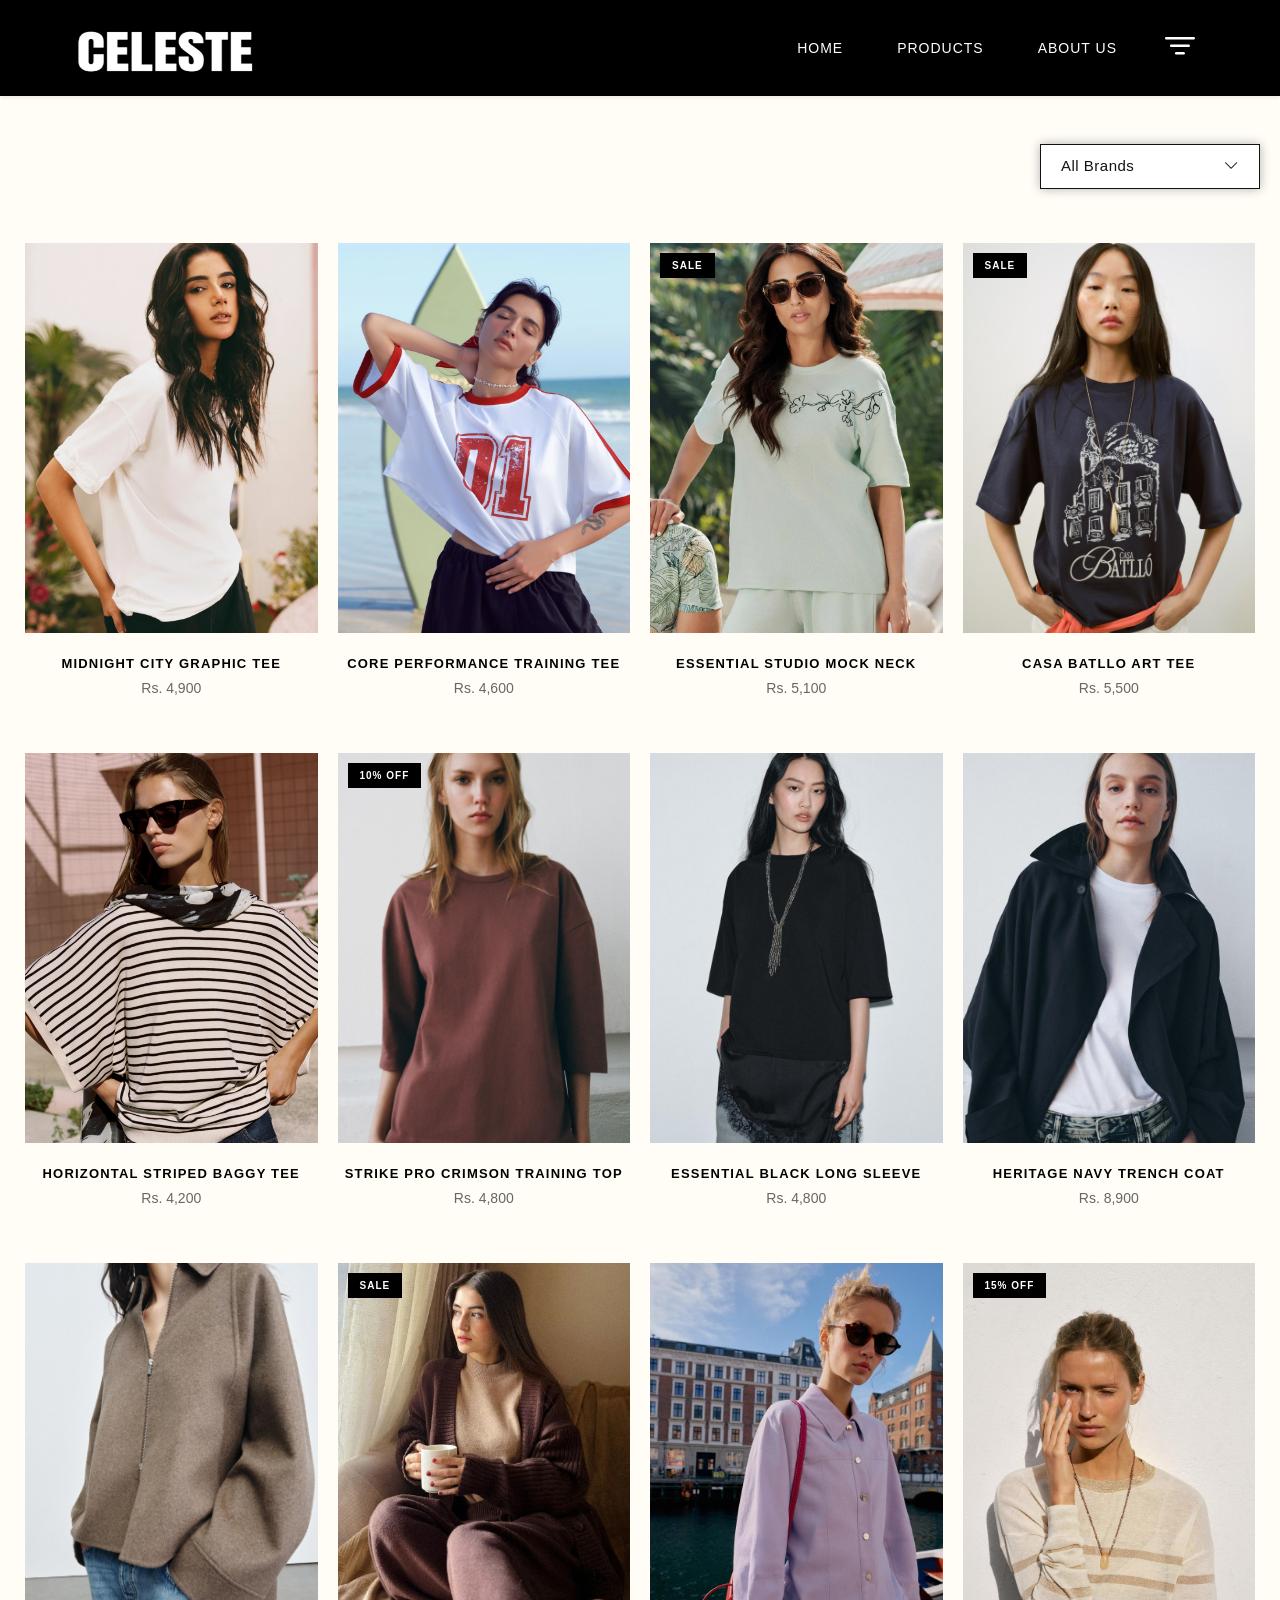
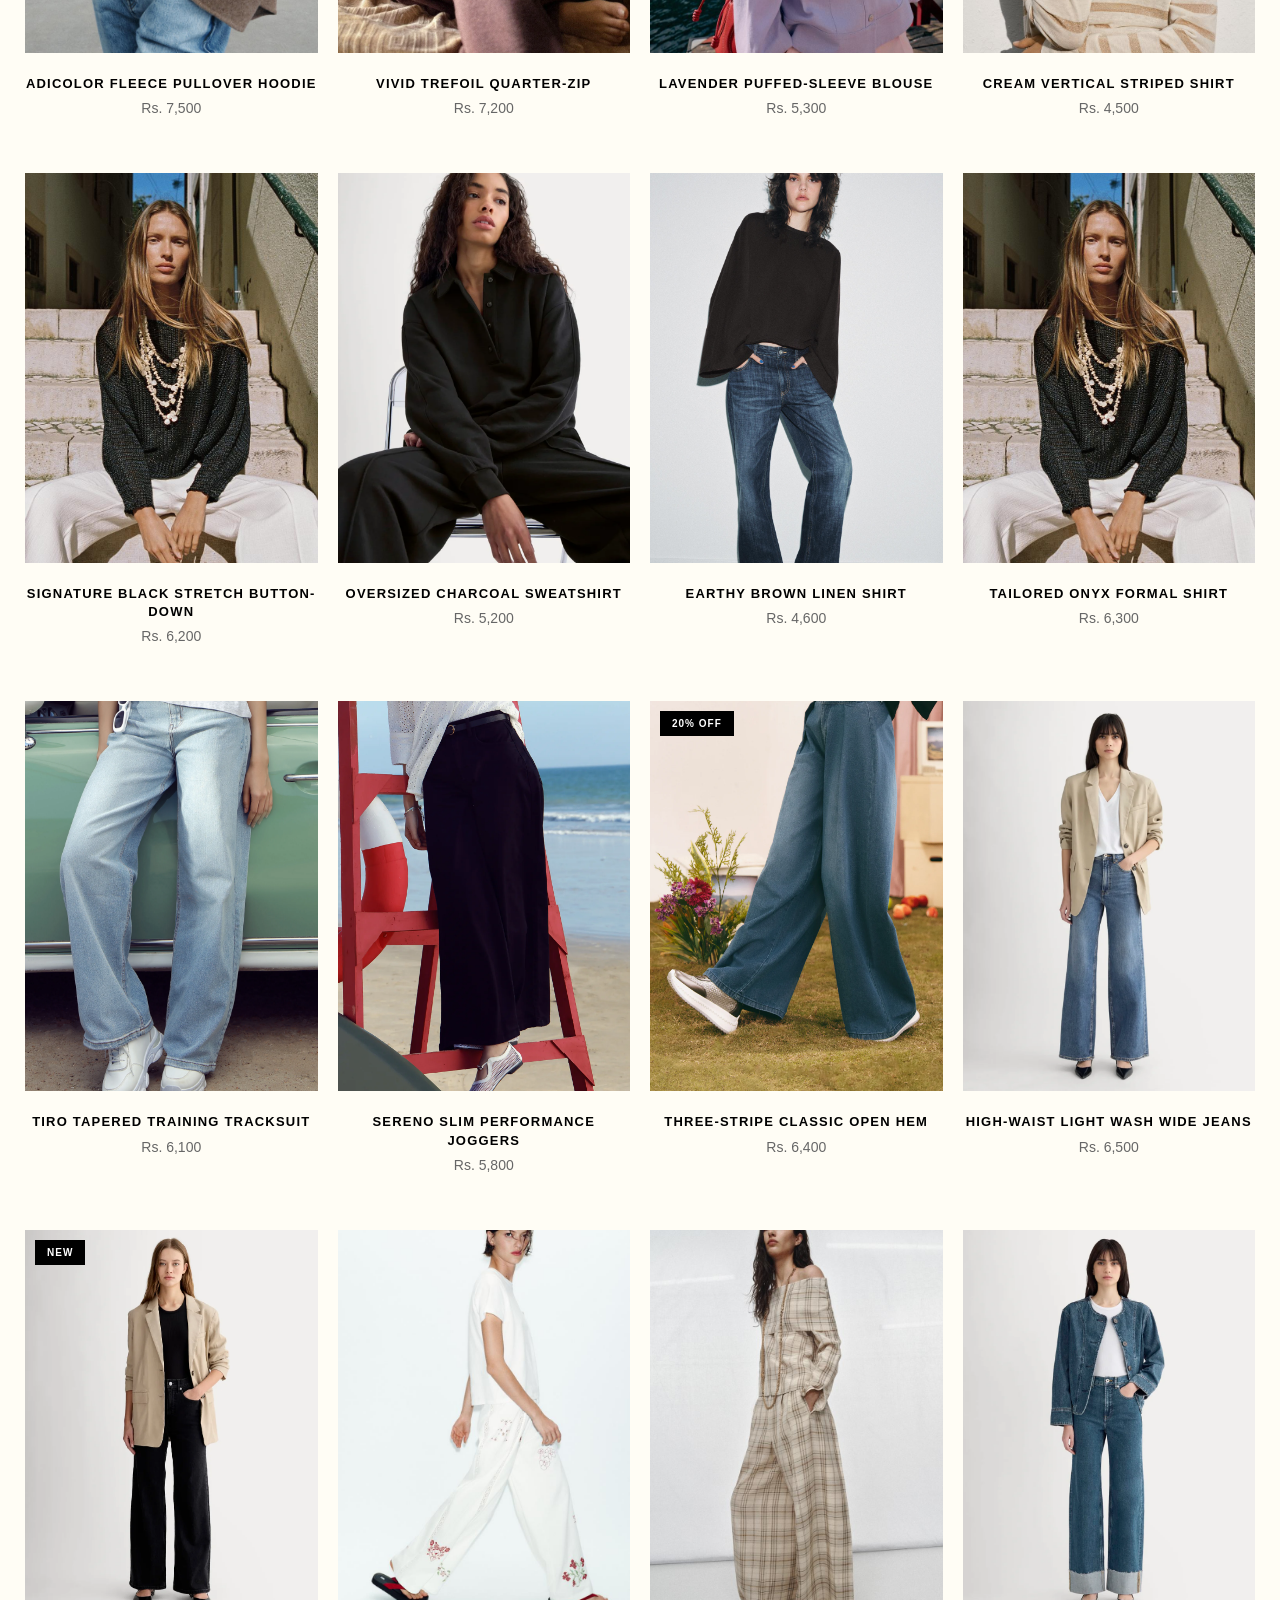
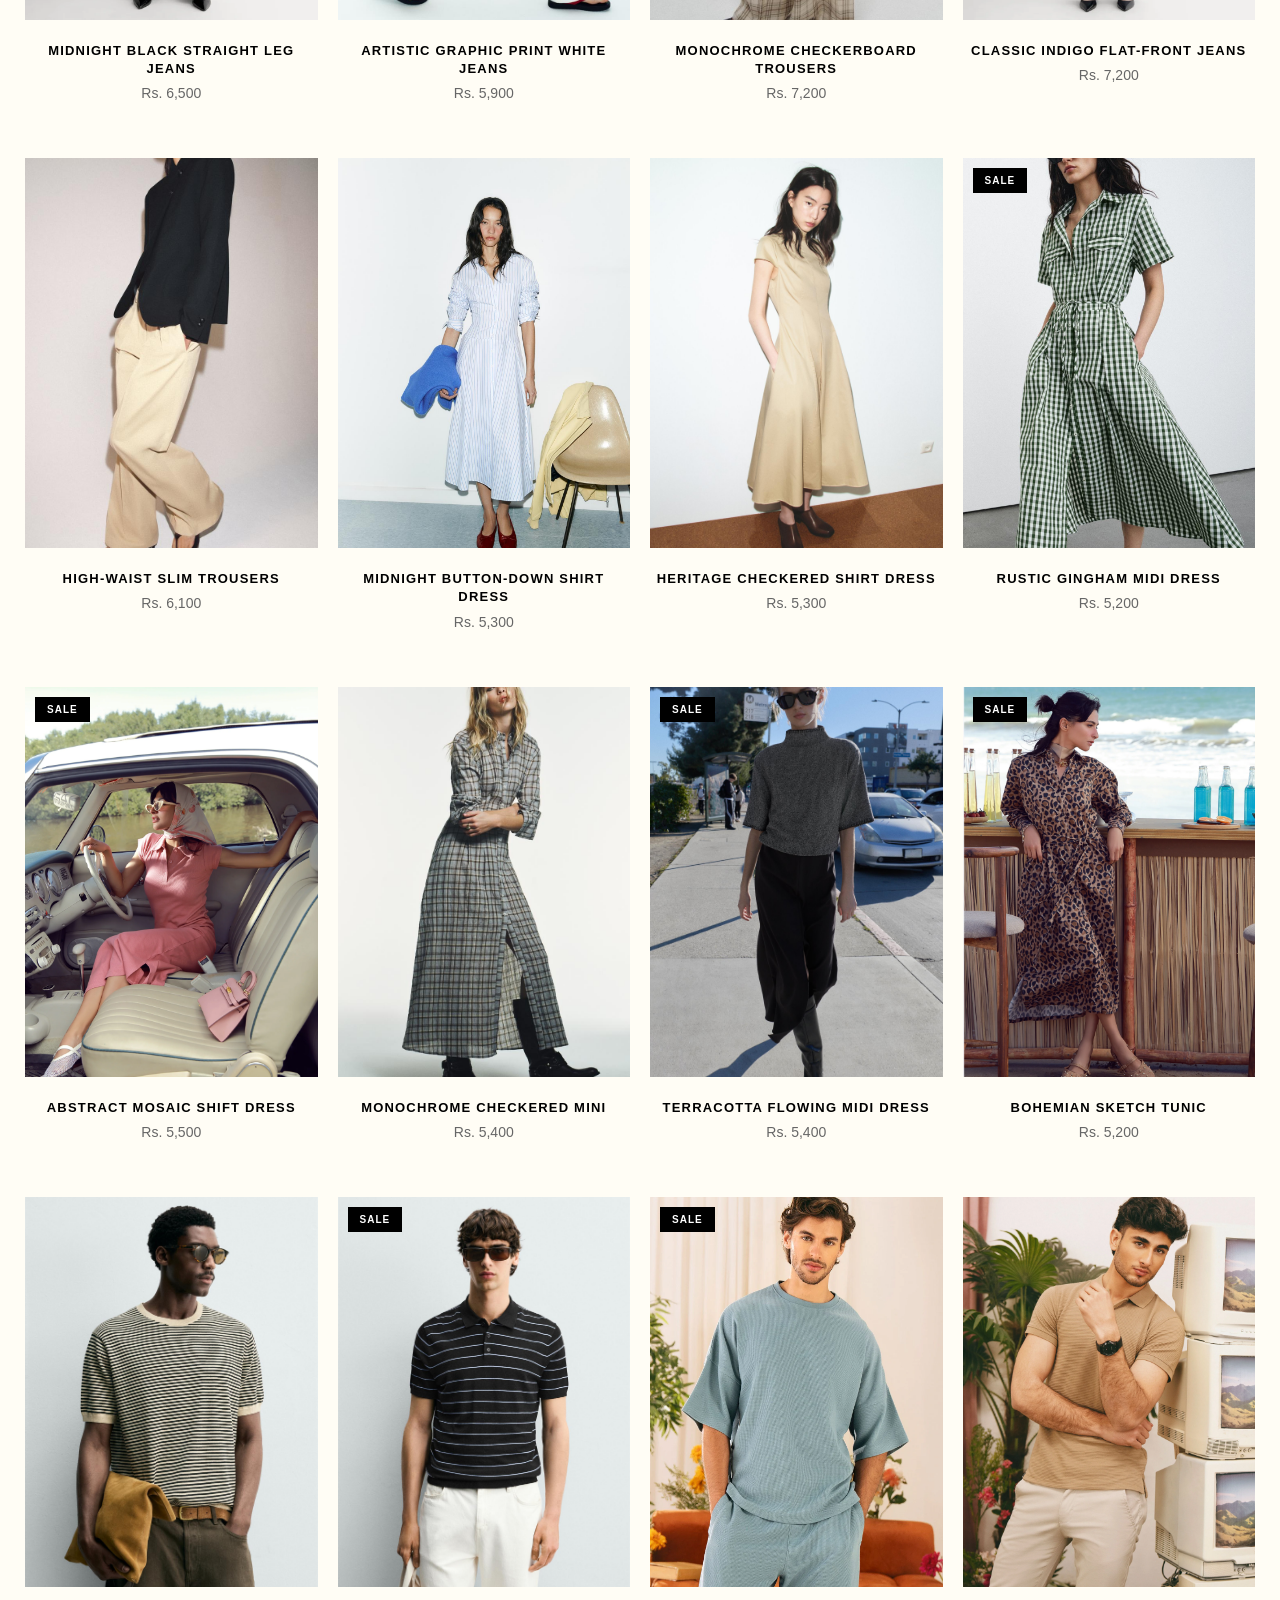
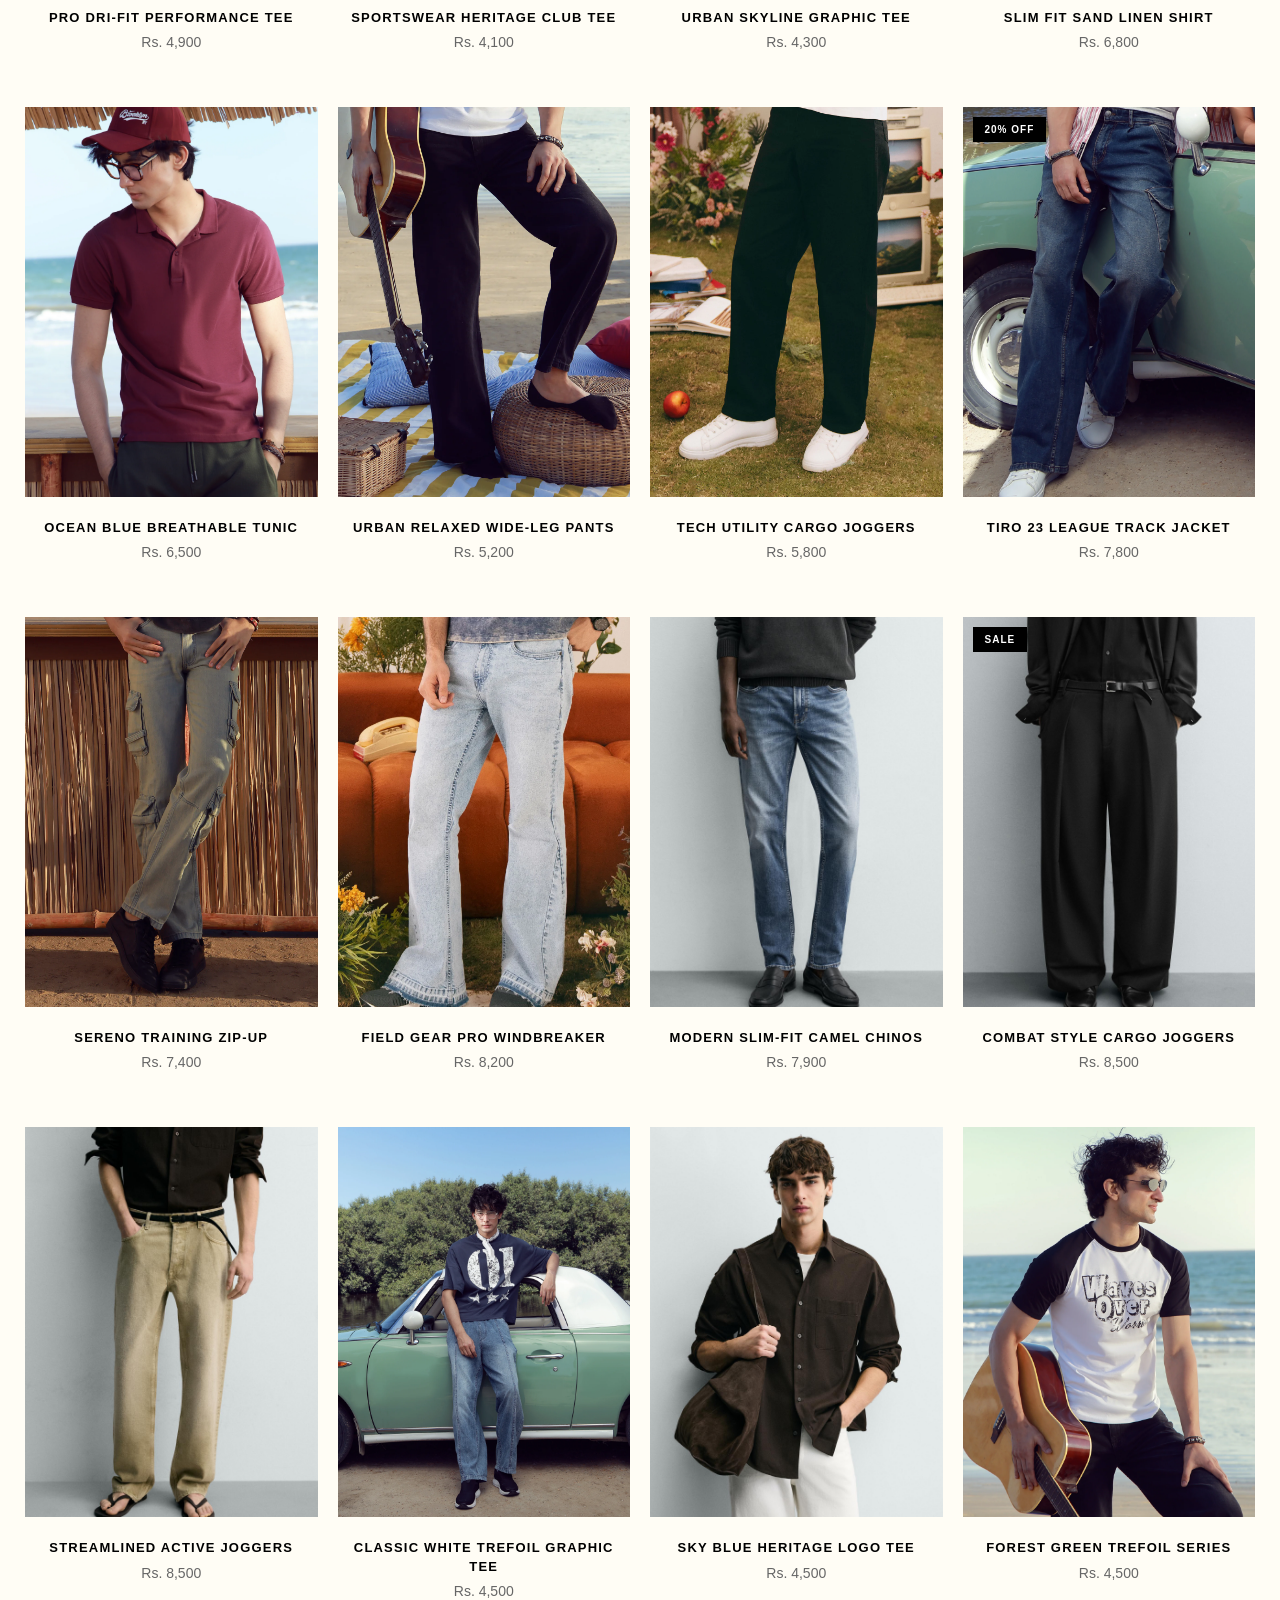
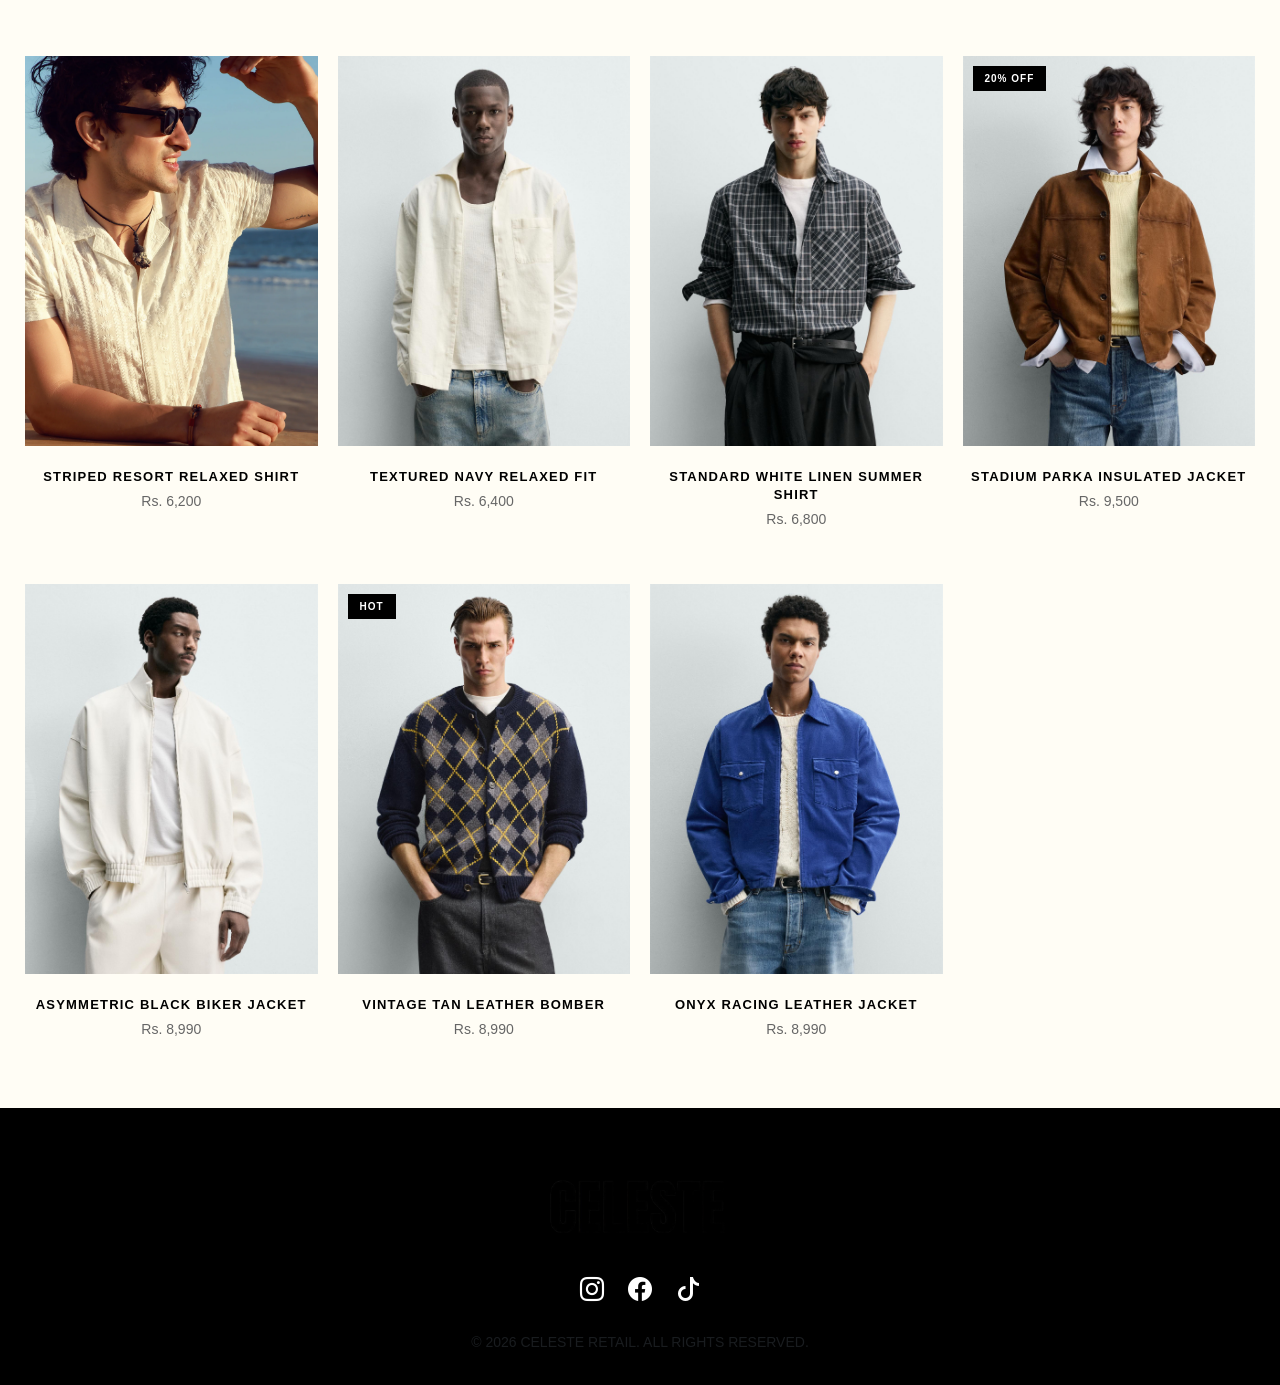
==== commit 6a9e28b2: "Update: redesigned category cards and about page" ====
--- a/product.html
+++ b/product.html
@@ -4,256 +4,180 @@
 <head>
     <meta charset="UTF-8">
     <meta name="viewport" content="width=device-width, initial-scale=1.0">
-    <title>CELESTE</title>
+    <title>CELESTE | Products</title>
     <link href="https://cdn.jsdelivr.net/npm/bootstrap@5.3.3/dist/css/bootstrap.min.css" rel="stylesheet">
+    <link rel="stylesheet" href="https://cdn.jsdelivr.net/npm/bootstrap-icons@1.11.3/font/bootstrap-icons.min.css">
     <link rel="stylesheet" href="style.css">
     <link rel="stylesheet" href="product.css">
 </head>
 
 <body>
-    <!DOCTYPE html>
-    <html lang="en">
+    <nav class="navbar navbar-expand-lg px-5 shadow-sm sticky-top ">
+        <div class="container-fluid">
+            <a class="navbar-brand" href="index.html">
+                <img src="logo2.png" class="logo" alt="Celeste Logo" style="height: 70px;">
+            </a>
+            <button class="navbar-toggler" type="button" data-bs-toggle="collapse" data-bs-target="#navbarToggler">
+                <span class="navbar-toggler-icon"></span>
+            </button>
 
-    <head>
-        <meta charset="UTF-8">
-        <meta name="viewport" content="width=device-width, initial-scale=1.0">
-        <title>CELESTE</title>
-        <link href="https://cdn.jsdelivr.net/npm/bootstrap@5.3.3/dist/css/bootstrap.min.css" rel="stylesheet">
-        <link rel="stylesheet" href="style.css">
-        <link rel="stylesheet" href="product.css">
-    </head>
+            <div class="collapse navbar-collapse" id="navbarToggler">
+                <ul class="navbar-nav mb-2 mb-lg-0 ms-auto gap-4">
+                    <li class="nav-item"><a class="nav-link fs-5" href="index.html">Home</a></li>
+                    <li class="nav-item"><a class="nav-link active fs-5" href="product.html">Products</a></li>
+                    <li class="nav-item"><a class="nav-link fs-5" href="about.html">About us</a></li>
+                </ul>
+                <button class="btn ms-lg-3 border-0 filtericon" style="box-shadow: none;background-color: black;"
+                    type="button" data-bs-toggle="offcanvas" data-bs-target="#sidebarFilters">
+                    <i class="bi bi-filter fs-3 "></i>
+                </button>
+            </div>
+        </div>
+    </nav>
 
-    <body>
-        <nav class="navbar navbar-expand-lg px-5">
-            <div class="container-fluid">
-                <a class="navbar-brand" href="#"><img src="assets/logo2.png" class="logo"></a>
-                <button class="navbar-toggler" type="button" data-bs-toggle="collapse" data-bs-target="#navbarToggler">
-                    <span class="navbar-toggler-icon"></span>
+    <main class="container-fluid my-5 px-md-5">
+        <div class="d-flex justify-content-end mb-0">
+            <div class="dropdown custom-sort-dropdown">
+                <button class="btn dropdown-toggle d-flex justify-content-between align-items-center" type="button"
+                    data-bs-toggle="dropdown">
+                    <span id="currentBrandLabel">All Brands</span>
+                    <i class="bi bi-chevron-down ms-4"></i>
                 </button>
 
-                <div class="collapse navbar-collapse" id="navbarToggler">
-                    <ul class="navbar-nav mb-2 mb-lg-0 ms-auto gap-4">
-                        <li class="nav-item"><a class="nav-link active" href="index.html">Home</a></li>
-                        <li class="nav-item"><a class="nav-link active" href="product.html">Products</a></li>
-                        <li class="nav-item"><a class="nav-link active" href="#">About us</a></li>
-                    </ul>
-                </div>
-                <button class="btn btn-outline-dark ms-lg-3" type="button" data-bs-toggle="offcanvas"
-                    data-bs-target="#sidebarLeft">
-                    <i class="bi bi-filter"></i> Filters
-                </button>
+                <ul class="dropdown-menu dropdown-menu-end shadow-sm">
+                    <li><a class="dropdown-item" href="#" data-brand="" onclick="handleBrandFilter(this)">All Brands</a>
+                    </li>
+                    <li>
+                        <hr class="dropdown-divider">
+                    </li>
+                    <li><a class="dropdown-item" href="#" data-brand="nike" onclick="handleBrandFilter(this)">Nike</a>
+                    </li>
+                    <li><a class="dropdown-item" href="#" data-brand="adidas"
+                            onclick="handleBrandFilter(this)">Adidas</a></li>
+                </ul>
             </div>
-        </nav>
-        <!-- <img src="assets/tshirts/t-shirt3.jpg" alt=""> -->
-        <div class="product-page-container">
-            <div class="offcanvas offcanvas-start" tabindex="-1" id="sidebarLeft" aria-labelledby="sidebarLeftLabel">
+        </div>
 
-                <div class="offcanvas-header">
-                    <button type="button" class="btn-close" data-bs-dismiss="offcanvas" aria-label="Close"></button>
+        <div id="productsGrid" class="row g-4 row-cols-2 mt-0 row-cols-md-3 row-cols-lg-4">
+        </div>
+    </main>
+
+    <div class="offcanvas offcanvas-start" tabindex="-1" id="sidebarFilters">
+        <div class="offcanvas-header border-bottom">
+            <h5 class="offcanvas-title fw-bold" id="sidebarFiltersLabel">CELESTE</h5>
+            <button type="button" class="btn-close" data-bs-dismiss="offcanvas" aria-label="Close"></button>
+        </div>
+
+        <div class="offcanvas-body p-0 d-flex flex-column">
+            <div class="accordion accordion-flush" id="filterAccordion">
+
+                <div class="accordion-item">
+                    <h2 class="accordion-header">
+                        <button class="accordion-button collapsed fw-bold" type="button" data-bs-toggle="collapse"
+                            data-bs-target="#menuWomen">
+                            WOMEN
+                        </button>
+                    </h2>
+                    <div id="menuWomen" class="accordion-collapse collapse" data-bs-parent="#filterAccordion">
+                        <div class="accordion-body p-0">
+                            <ul class="list-group list-group-flush ps-4">
+                                <li class="list-group-item border-0 py-2">
+                                    <a href="#" class="filter-link"
+                                        onclick="filterProducts('women', 'TSHIRTS')">TSHIRTS</a>
+                                </li>
+                                <li class="list-group-item border-0 py-2">
+                                    <a href="#" class="filter-link"
+                                        onclick="filterProducts('women', 'COATS & CARDIGANS')">COATS & CARDIGANS</a>
+                                </li>
+                                <li class="list-group-item border-0 py-2">
+                                    <a href="#" class="filter-link"
+                                        onclick="filterProducts('women', 'SHIRTS')">SHIRTS</a>
+                                </li>
+                                <li class="list-group-item border-0 py-2">
+                                    <a href="#" class="filter-link" onclick="filterProducts('women', 'PANTS')">PANTS</a>
+                                </li>
+                                <li class="list-group-item border-0 py-2">
+                                    <a href="#" class="filter-link"
+                                        onclick="filterProducts('women', 'DRESSES')">DRESSES</a>
+                                </li>
+                            </ul>
+                        </div>
+                    </div>
                 </div>
 
-                <div class="offcanvas-body ">
-                    <div class="cat-div p-4 ms-5 ">
-                        <label for="categoryFilter" class="form-label fw-bold mt-3 mx-auto mb-0  fs-5 text-uppercase"
-                            style="color: #380414;">Shop by Category</label>
-                        <hr class=" mb-3 fw-bold  " style="color: #380414; height: 10px;">
-                        <label class=" fw-bold mb-1">Gender : </label>
+                <div class="accordion-item">
+                    <h2 class="accordion-header">
+                        <button class="accordion-button collapsed fw-bold" type="button" data-bs-toggle="collapse"
+                            data-bs-target="#menuMen">
+                            MEN
+                        </button>
+                    </h2>
+                    <div id="menuMen" class="accordion-collapse collapse" data-bs-parent="#filterAccordion">
+                        <div class="accordion-body p-0">
+                            <ul class="list-group list-group-flush ps-4">
+                                <li class="list-group-item border-0 py-2">
+                                    <a href="#" class="filter-link"
+                                        onclick="filterProducts('men', 'TSHIRTS')">TSHIRTS</a>
+                                </li>
+                                <li class="list-group-item border-0 py-2">
+                                    <a href="#" class="filter-link" onclick="filterProducts('men', 'SHIRTS')">SHIRTS</a>
+                                </li>
+                                <li class="list-group-item border-0 py-2">
+                                    <a href="#" class="filter-link" onclick="filterProducts('men', 'PANTS')">PANTS</a>
+                                </li>
+                                <li class="list-group-item border-0 py-2">
+                                    <a href="#" class="filter-link"
+                                        onclick="filterProducts('men', 'OUTERWEAR')">OUTERWEAR</a>
+                                </li>
+                            </ul>
+                        </div>
+                    </div>
+                </div>
 
-                        <select id="genderSelect" class="form-select custom-filter" onchange="updateFilters()">
-                            <option value="all">All Genders</option>
-                            <option value="women">Women</option>
-                            <option value="men">Men</option>
-                        </select>
-                        <hr>
+                <div class="accordion-item">
+                    <h2 class="accordion-header">
+                        <a href="#" onclick="newArrival('Summer Of Us')"
+                            class="accordion-button no-chevron collapsed fw-bold text-decoration-none">summer collection</a>
+                    </h2>
+                </div>
 
-                        <label class=" fw-bold mb-1">Brand : </label>
 
-                        <select id="brandSelect" class="form-select custom-filter" onchange="updateFilters()">
-                            <option value="all">All Brands</option>
-                            <option value="nike">Nike</option>
-                            <option value="adidas">Adidas</option>
-                            <option value="zara">Zara</option>
-                        </select>
-                        <hr>
+                <div class="accordion-item">
+                    <h2 class="accordion-header">
+                        <a href="#" class="accordion-button no-chevron collapsed fw-bold text-decoration-none"
+                            onclick="renderAll()">All
+                            products</a>
+                    </h2>
+                </div>
 
-                        <label class=" fw-bold mb-1">Type : </label>
-
-                        <select id="typeSelect" class="form-select custom-filter" onchange="updateFilters()">
-                            <option value="all">All Types</option>
-                            <option value="t_shirts">T-Shirts</option>
-                            <option value="pants">Pants</option>
-                            <option value="dress">Dresses</option>
-                            <option value="shirts">Shirts</option>
-                        </select>
-                        <hr>
-
-                        <button class="search mx-auto my-3 btn w-100">APPLY FILTERS</button>
-
-                    </div>
+                <div class="accordion-item">
+                    <h2 class="accordion-header">
+                        <a href="#" class="accordion-button no-chevron collapsed fw-bold text-decoration-none">ABOUT
+                            US</a>
+                    </h2>
                 </div>
 
             </div>
 
-        </div>
-        <div class="cat-div p-4 ">
-            <label for="categoryFilter" class="form-label fw-bold mt-3 mx-auto mb-0  fs-5 text-uppercase"
-                style="color: #380414;">Shop by Category</label>
-            <hr class=" mb-3 fw-bold  " style="color: #380414; height: 10px;">
-            <label class=" fw-bold mb-1">Gender : </label>
-
-            <select id="genderSelect" class="form-select custom-filter" onchange="updateFilters()">
-                <option value="all">All Genders</option>
-                <option value="women">Women</option>
-                <option value="men">Men</option>
-            </select>
-            <hr>
-
-            <label class=" fw-bold mb-1">Brand : </label>
-
-            <select id="brandSelect" class="form-select custom-filter" onchange="updateFilters()">
-                <option value="all">All Brands</option>
-                <option value="nike">Nike</option>
-                <option value="adidas">Adidas</option>
-                <option value="zara">Zara</option>
-            </select>
-            <hr>
-
-            <label class=" fw-bold mb-1">Type : </label>
-
-            <select id="typeSelect" class="form-select custom-filter" onchange="updateFilters()">
-                <option value="all">All Types</option>
-                <option value="t_shirts">T-Shirts</option>
-                <option value="pants">Pants</option>
-                <option value="dress">Dresses</option>
-                <option value="shirts">Shirts</option>
-            </select>
-            <hr>
-
-            <button class="search mx-auto my-3 btn w-100">APPLY FILTERS</button>
-
-        </div>
-        </div>
-
-        <div id="productsGrid" class="row row-cols-1 row-cols-md-2 row-cols-lg-3 g-4 grandcontainer my-5">
-        </div>
-        <!-- <div class="grandcontainer  my-5">
-        <div class="row g-0 card-row">
-            <div class="col-lg-3 col-md-6 col-sm-12">
-                <div class="card">
-                    <div class="card-img-top">
-                        <img src="assets/shirts/blackshirt.png" class="product-img">
-                        <img src="assets/shirts/blackshirthover.png" class="hover-img base-img">
-                    </div>
-                    <div class="card-body d-flex flex-column justify-content-between mt-0">
-                        <h5 class="card-title">Corduroy Fleece Winter Jacket</h5>
-                        <p class="card-text">$17.00</p>
-                        <button class="btn">buy now</button>
-                    </div>
-                </div>
-            </div>
-            <div class="col-lg-3 col-md-6 col-sm-12">
-                <div class="card">
-                    <div class="card-img-top">
-                        <img src="assets/shirts/lavendershirt.jpg" class="product-img">
-                        <img src="assets/shirts/lavendershirthover.jpg" class="hover-img base-img">
-                    </div>
-                    <div class="card-body d-flex flex-column justify-content-between mt-0">
-                        <h5 class="card-title">Corduroy Fleece Winter Jacket</h5>
-                        <p class="card-text">$17.00</p>
-                        <button class="btn">buy now</button>
-                    </div>
-                </div>
-            </div>
-            <div class="col-lg-3 col-md-6 col-sm-12">
-                <div class="card">
-                    <div class="card-img-top">
-                        <img src="assets/shirts/stripsshirt.jpg" class="product-img">
-                        <img src="assets/shirts/stripsshirthover.jpg" class="hover-img base-img">
-                    </div>
-                    <div class="card-body d-flex flex-column justify-content-between mt-0">
-                        <h5 class="card-title">Corduroy Fleece Winter Jacket</h5>
-                        <p class="card-text">$17.00</p>
-                        <button class="btn">buy now</button>
-                    </div>
-                </div>
-            </div>
-            <div class="col-lg-3 col-md-6 col-sm-12">
-                <div class="card">
-                    <div class="card-img-top">
-                        <img src="assets/shirts/brownshirt.jpg" class="product-img">
-                        <img src="assets/shirts/brownshirthover.jpg" class="hover-img base-img">
-                    </div>
-                    <div class="card-body d-flex flex-column justify-content-between mt-0">
-                        <h5 class="card-title">Corduroy Fleece Winter Jacket</h5>
-                        <p class="card-text">$17.00</p>
-                        <button class="btn">buy now</button>
-                    </div>
-                </div>
+            <div class="mt-auto p-4 border-top d-flex gap-4 justify-content-center bg-white">
+                <a href="#" class="text-dark fs-5 social-icon"><i class="bi bi-instagram"></i></a>
+                <a href="#" class="text-dark fs-5 social-icon"><i class="bi bi-facebook"></i></a>
+                <a href="#" class="text-dark fs-5 social-icon"><i class="bi bi-tiktok"></i></a>
             </div>
         </div>
-    </div> -->
-
-        <script src="https://cdn.jsdelivr.net/npm/bootstrap@5.3.3/dist/js/bootstrap.bundle.min.js"></script>
-        <script src="app.js"></script>
-    </body>
-
-    </html>
-    <!-- <div class="grandcontainer  my-5">
-        <div class="row g-0 card-row">
-            <div class="col-lg-3 col-md-6 col-sm-12">
-                <div class="card">
-                    <div class="card-img-top">
-                        <img src="assets/shirts/blackshirt.png" class="product-img">
-                        <img src="assets/shirts/blackshirthover.png" class="hover-img base-img">
-                    </div>
-                    <div class="card-body d-flex flex-column justify-content-between mt-0">
-                        <h5 class="card-title">Corduroy Fleece Winter Jacket</h5>
-                        <p class="card-text">$17.00</p>
-                        <button class="btn">buy now</button>
-                    </div>
-                </div>
+    </div>
+ 
+        <footer class="bg-black text-white pt-5 pb-3">
+        <div class="container text-center">
+            <img src="logo2.png" class="logo mb-4" style="filter: invert(1);">
+            <div class="d-flex justify-content-center gap-4 mb-4">
+                <a href="#" class="text-white fs-4"><i class="bi bi-instagram"></i></a>
+                <a href="#" class="text-white fs-4"><i class="bi bi-facebook"></i></a>
+                <a href="#" class="text-white fs-4"><i class="bi bi-tiktok"></i></a>
             </div>
-            <div class="col-lg-3 col-md-6 col-sm-12">
-                <div class="card">
-                    <div class="card-img-top">
-                        <img src="assets/shirts/lavendershirt.jpg" class="product-img">
-                        <img src="assets/shirts/lavendershirthover.jpg" class="hover-img base-img">
-                    </div>
-                    <div class="card-body d-flex flex-column justify-content-between mt-0">
-                        <h5 class="card-title">Corduroy Fleece Winter Jacket</h5>
-                        <p class="card-text">$17.00</p>
-                        <button class="btn">buy now</button>
-                    </div>
-                </div>
-            </div>
-            <div class="col-lg-3 col-md-6 col-sm-12">
-                <div class="card">
-                    <div class="card-img-top">
-                        <img src="assets/shirts/stripsshirt.jpg" class="product-img">
-                        <img src="assets/shirts/stripsshirthover.jpg" class="hover-img base-img">
-                    </div>
-                    <div class="card-body d-flex flex-column justify-content-between mt-0">
-                        <h5 class="card-title">Corduroy Fleece Winter Jacket</h5>
-                        <p class="card-text">$17.00</p>
-                        <button class="btn">buy now</button>
-                    </div>
-                </div>
-            </div>
-            <div class="col-lg-3 col-md-6 col-sm-12">
-                <div class="card">
-                    <div class="card-img-top">
-                        <img src="assets/shirts/brownshirt.jpg" class="product-img">
-                        <img src="assets/shirts/brownshirthover.jpg" class="hover-img base-img">
-                    </div>
-                    <div class="card-body d-flex flex-column justify-content-between mt-0">
-                        <h5 class="card-title">Corduroy Fleece Winter Jacket</h5>
-                        <p class="card-text">$17.00</p>
-                        <button class="btn">buy now</button>
-                    </div>
-                </div>
-            </div>
+            <p class="text-muted small">&copy; 2026 CELESTE RETAIL. ALL RIGHTS RESERVED.</p>
         </div>
-    </div> -->
+    </footer>
 
     <script src="https://cdn.jsdelivr.net/npm/bootstrap@5.3.3/dist/js/bootstrap.bundle.min.js"></script>
     <script src="app.js"></script>
--- a/style.css
+++ b/style.css
@@ -1,54 +1,66 @@
-.navbar{
-    background: #380414;
-    position:sticky;
+.navbar {
+    background: #000000 !important;
+    position: sticky;
     top: 0;
-    z-index: 4;
-}
-body{
+    z-index: 11;
+}
+
+body {
     background: #FFFDF5;
     position: relative;
 }
-*{
+
+* {
     font-family: 'Poppins', sans-serif;
     flood-color: white !important;
 }
-.logo{
-    width: 200px;    
-}
-.nav-item .nav-link{
+
+.logo {
+    width: 200px;
+}
+
+.nav-item .nav-link {
     color: white !important;
     font-size: 20px;
 }
-.hero-sec{
+
+.hero-sec {
     background: #e6e2e1;
 }
-.hero{
+
+.hero {
     width: 600px;
 }
-.hero-text-sec{
+
+.hero-text-sec {
     padding: 50px !important;
 }
-.grandcontainer{
+
+.grandcontainer {
     gap: 20px !important;
 }
-.btn{
+
+.btn {
     background: #380414 !important;
     box-shadow: 0px 0px 10px #b4b3b3;
-    
+
     color: white;
-    
-}
-.btn:hover{
+
+}
+
+.btn:hover {
     background: #380414 !important;
     color: white;
     opacity: 0.8;
     box-shadow: 0px 0px 10px #380414;
 }
+
 .card {
     background-color: #f0f0f0;
     height: 450px;
     border: none;
-    display: flex; /* Changed from grid to flex for better stacking */
+    display: flex;
+    /* Changed from grid to flex for better stacking */
     flex-direction: column;
     transition: 0.5s ease;
     overflow: hidden;
@@ -59,33 +71,34 @@
 .card-row {
     display: flex;
     flex-wrap: wrap;
-    gap: 20px !important; 
-    margin-left: 2% !important; 
+    gap: 20px !important;
+    margin-left: 2% !important;
     margin-right: 0 !important;
 }
+
 .card-img-top {
     height: 300px;
     width: 100%;
-    overflow: hidden; 
+    overflow: hidden;
     position: relative;
     display: flex;
     align-items: center;
     justify-content: center;
-    background-color: #f0f0f0; 
+    background-color: #f0f0f0;
 }
 
 .card-img-top img {
     /* Change width back to 100% to fill the card */
-    width: 100%; 
+    width: 100%;
     height: 100%;
     /* Use 'cover' to crop perfectly or 'contain' to show the whole item */
-    object-fit: cover; 
+    object-fit: cover;
     object-position: center;
     position: absolute;
     top: 0;
     left: 0;
     /* Remove the manual margins that were squishing the image */
-    margin: 0; 
+    margin: 0;
     transition: opacity 0.4s ease;
 }
 
@@ -93,12 +106,15 @@
 .card-img-top img {
     height: 100%;
     width: 100%;
-    object-fit: contain;    /* Crops perfectly */
+    object-fit: contain;
+    /* Crops perfectly */
     object-position: center;
-    position: absolute;   /* Stacks them on top of each other */
+    position: absolute;
+    /* Stacks them on top of each other */
     top: 0;
     left: 0;
-    transition: opacity 0.4s ease; /* Smooth fade */
+    transition: opacity 0.4s ease;
+    /* Smooth fade */
 }
 
 /* 3. The Hover Image (Model) */
@@ -111,39 +127,47 @@
 
 /* 5. The Trigger */
 .card:hover .hover-img {
-    opacity: 1; /* Shows the model image on hover */
-}
+    opacity: 1;
+    /* Shows the model image on hover */
+}
+
 .card {
-    background-color:#f0f0f0;
+    background-color: #f0f0f0;
     width: 250px;
     border: none;
     display: grid;
     transition: 0.5s ease;
     height: 450px;
-    overflow: hidden; /* Ensures nothing leaks out of the card */
+    overflow: hidden;
+    /* Ensures nothing leaks out of the card */
 }
 
 .card-img-top {
     height: 300px;
-    width: 100%;       /* This makes the container exactly 300px wide */
-    overflow: hidden; 
-    position: relative; 
-
-    
-}
-.card-text,.card-title{
+    width: 100%;
+    /* This makes the container exactly 300px wide */
+    overflow: hidden;
+    position: relative;
+
+
+}
+
+.card-text,
+.card-title {
     text-align: left;
-     font-weight: bold;
-     margin-left: 20px;
-}
-.card-body button{
+    font-weight: bold;
+    margin-left: 20px;
+}
+
+.card-body button {
     margin-left: 10px;
 }
+
 .card-img-top img {
     height: 100%;
     width: 80%;
-    object-fit: cover;   
-    object-position: center; 
+    object-fit: cover;
+    object-position: center;
     position: absolute;
     top: 0;
     margin-left: 30px;
@@ -151,9 +175,9 @@
     text-align: center;
     transition: opacity 0.4s ease;
 }
-    
-.card{
-    background-color:#f0f0f0;
+
+.card {
+    background-color: #f0f0f0;
 
     width: 280px !important;
     align-items: center;
@@ -164,24 +188,28 @@
     padding: 10px;
 
 }
-.shop{
-      border: 3px solid #ffffff;
-    border-radius: 0; 
+
+.shop {
+    border: 3px solid #ffffff;
+    border-radius: 0;
     padding: 10px 15px;
     font-size: 1.1rem;
     text-decoration: none;
     font-weight: 600;
     text-transform: uppercase;
     letter-spacing: 2px;
-   text-shadow: 3px 3px 13px #000000;
+    text-shadow: 3px 3px 13px #000000;
     cursor: pointer;
     background-color: transparent;
     transition: all 0.3s ease;
-   box-shadow: 7px 4px 18px #000000;
-
-}/* 1. Smooth Fade Transition */
+    box-shadow: 7px 4px 18px #000000;
+
+}
+
+/* 1. Smooth Fade Transition */
 .carousel-fade .carousel-item {
-    transition-duration: 1.5s; /* Slows down the fade for elegance */
+    transition-duration: 1.5s;
+    /* Slows down the fade for elegance */
 }
 
 /* 2. Custom Indicators (Lines instead of dots) */
@@ -206,6 +234,7 @@
         opacity: 0;
         transform: translateY(20px);
     }
+
     to {
         opacity: 1;
         transform: translateY(0);
@@ -218,24 +247,31 @@
 }
 
 @keyframes slowZoom {
-    from { transform: scale(1); }
-    to { transform: scale(1.05); }
-}
+    from {
+        transform: scale(1);
+    }
+
+    to {
+        transform: scale(1.05);
+    }
+}
+
 .carousel-caption h5 {
     color: #ffffff !important;
     font-weight: 800;
     text-transform: uppercase;
     letter-spacing: 2px;
-    
+
     /* Deep Logic Shadow: 
        1. Sharp black outline (1px) 
        2. Medium blur for depth (10px)
        3. Large soft wash for total isolation (30px) */
-    text-shadow: 
-        2px 2px 4px rgba(0, 0, 0, 0.8), 
+    text-shadow:
+        2px 2px 4px rgba(0, 0, 0, 0.8),
         0px 0px 20px rgba(0, 0, 0, 0.4),
         0px 0px 40px rgba(0, 0, 0, 0.2);
 }
+
 .carousel-item::after {
     content: "";
     position: absolute;
@@ -244,12 +280,10 @@
     width: 100%;
     height: 100%;
     /* This creates a soft dark tint ONLY at the bottom where the text is */
-    background: linear-gradient(
-        to bottom, 
-        rgba(0, 0, 0, 0) 0%, 
-        rgba(0, 0, 0, 0.2) 50%, 
-        rgba(0, 0, 0, 0.5) 100%
-    );
+    background: linear-gradient(to bottom,
+            rgba(0, 0, 0, 0) 0%,
+            rgba(0, 0, 0, 0.2) 50%,
+            rgba(0, 0, 0, 0.5) 100%);
     z-index: 1;
 }
 
@@ -257,13 +291,15 @@
 .carousel-caption {
     z-index: 2;
 }
+
 /* General Sidebar Styling (Desktop) */
 @media (min-width: 992px) {
     .cat-div {
         background: #dedede;
         height: auto;
         min-height: 70vh;
-        position: sticky; /* Sticky is better than fixed for sidebars */
+        position: sticky;
+        /* Sticky is better than fixed for sidebars */
         top: 20px;
         z-index: 3;
         border-radius: 8px;
@@ -287,17 +323,185 @@
     border-radius: 4px;
     padding: 8px;
     width: 100%;
-}
-
+
+}
+.limg{
+    width:200px;
+}
 /* Card Improvements */
 .card {
     background-color: #f0f0f0;
     border: none;
     transition: transform 0.3s ease, box-shadow 0.3s ease;
-    height: 100%; /* Ensures cards in a row are same height */
+    height: 100%;
+    /* Ensures cards in a row are same height */
 }
 
 .card:hover {
     transform: translateY(-5px);
-    box-shadow: 0 10px 20px rgba(0,0,0,0.1);
+    box-shadow: 0 10px 20px rgba(255, 255, 255, 0.1);
+}
+
+o-slide img {
+    width: 250px;
+    height: 100px;
+
+
+}
+
+.logos {
+    overflow: hidden;
+    padding: 60px 0;
+    white-space: nowrap;
+    position: relative;
+    margin-right: 100px;
+
+
+}
+
+.logos:before {
+    content: "";
+    left: 0;
+    background: linear-gradient(to left, rgba(255, 255, 255, 0), rgb(255, 255, 255));
+}
+
+.logos:before,
+.logos:after {
+    top: 0;
+
+    width: 250px;
+    position: absolute;
+    height: 100%;
+
+    z-index: 2;
+
+
+}
+
+.logos:after {
+
+    width: 800px;
+
+    right: 0;
+    background: linear-gradient(to right, rgba(255, 255, 255, 0), black);
+
+
+}
+
+.logos:hover .logo-slide {
+    animation-play-state: paused;
+}
+
+.logo-slide {
+    animation: 35s slide infinite linear;
+    display: inline-block;
+
+}
+
+@keyframes slide {
+    from {
+        transform: translateX(0%);
+
+    }
+
+    to {
+        transform: translateX(-100%);
+    }
+
+}
+
+@media (max-width: 1024px) {
+    .clients-text h2 {
+        font-size: 28px;
+        margin-bottom: 20px;
+
+    }
+
+    .hero-text {
+        margin-top: 100px;
+    }
+
+    .hero-text h1 {
+        font-size: 47px;
+    }
+
+    .role-line {
+        font-size: 31px;
+    }
+
+    .logo-slide img {
+        width: 230px;
+        height: 100px;
+
+
+    }
+}.tracking-widest {
+    letter-spacing: 0.2em;
+    text-transform: uppercase;
+}/* Container for the whole card */
+.category-card-clean {
+    text-decoration: none !important;
+    color: #000 !important;
+    display: block;
+}
+
+/* Image Container */
+.category-img-wrapper {
+    position: relative;
+    height: 500px; /* Taller for a more editorial look */
+    overflow: hidden;
+    background-color: #f4f4f4;
+    margin-bottom: 15px;
+}
+
+.category-img-wrapper img {
+    width: 100%;
+    height: 100%;
+    object-fit: cover;
+    transition: transform 1.2s cubic-bezier(0.2, 1, 0.3, 1);
+}
+
+/* Zoom effect on hover */
+.category-card-clean:hover .category-img-wrapper img {
+    transform: scale(1.08);
+}
+
+/* Text Styling below image */
+.category-info {
+    text-align: center;
+}
+
+.category-name {
+    display: block;
+    font-size: 1.2rem;
+    font-weight: 700;
+    letter-spacing: 2px;
+    margin-bottom: 4px;
+}
+
+.category-link-text {
+    font-size: 0.85rem;
+    text-transform: uppercase;
+    letter-spacing: 1px;
+    color: #666;
+    position: relative;
+}
+
+/* Subtle underline animation */
+.category-link-text::after {
+    content: '';
+    position: absolute;
+    width: 0;
+    height: 1px;
+    bottom: -2px;
+    left: 0;
+    background-color: #000;
+    transition: width 0.3s ease;
+}
+
+.category-card-clean:hover .category-link-text::after {
+    width: 100%;
+}
+.navbar-brand img{
+    height: 80px;
 }
--- a/product.css
+++ b/product.css
@@ -1,354 +1,756 @@
-.cat-div{
-    background:#dedede;
-    height: 80vh;
-    margin: 1%;
-    width: 20%;
-    position: sticky;
-    z-index: 3;
-
-
-}
-.product-page-container{
+/* =========================================
+   1. RESET & BASE STYLES
+   ========================================= */
+* {
+    margin: 0;
+    padding: 0;
+    box-sizing: border-box;
+}
+
+body {
+    font-family: 'Helvetica Neue', Arial, sans-serif;
+    overflow-x: hidden;
+    background-color: #fff;
+    color: #000;
+}
+
+/* =========================================
+   2. LAYOUT & GRID SYSTEM
+   ========================================= */
+/* Force the container to be wide for a luxury feel */
+.container.my-5, .container-fluid {
+    max-width: 100% !important;
+    padding: 0 20px !important;
+}
+
+/* The parent grid container */
+#productsGrid {
+    display: flex !important;
+    flex-wrap: wrap !important;
+    margin: 0 -5px; /* Counteracts column padding for edge-to-edge look */
+}
+
+/* Mobile: 2 Cards (50% width) */
+#productsGrid .col {
+    flex: 0 0 50% !important;
+    max-width: 50% !important;
+    padding: 5px; /* Tight spacing between cards */
+    box-sizing: border-box;
+}
+
+/* Desktop: 4 Cards (25% width) */
+@media (min-width: 992px) {
+    #productsGrid .col {
+        flex: 0 0 25% !important;
+        max-width: 25% !important;
+        padding: 10px; /* Clean spacing on larger screens */
+    }
+}
+
+/* =========================================
+   3. THE PRODUCT CARD
+   ========================================= */
+.sharp-card {
+    text-decoration: none;
+    color: #000;
+    display: block;
+    width: 100%;
+}
+
+/* THE IMAGE WINDOW (Crucial for Aspect Ratio) */
+.img-container {
+    position: relative;
+    width: 100%;
+    aspect-ratio: 0.75 / 1; /* Portrait fashion ratio */
+    overflow: hidden;
+    background-color: #f5f5f5;
+    margin-bottom: 12px;
+}
+
+.img-container img {
     position: absolute;
+    top: 0;
+    left: 0;
+    width: 100%;
+    height: 100%;
+    object-fit: cover; /* Fills the square/rectangle regardless of source size */
+    transition: transform 1.2s cubic-bezier(0.2, 1, 0.3, 1), opacity 0.6s ease;
+}
+
+.base-img {
+    z-index: 1;
+}
+
+.hover-img {
+    z-index: 2;
+    opacity: 0;
+}
+
+/* HOVER ANIMATIONS */
+.sharp-card:hover .base-img {
+    transform: scale(1.1);
+    opacity: 0;
+}
+
+.sharp-card:hover .hover-img {
+    opacity: 1;
+    transform: scale(1.1);
+}
+
+/* =========================================
+   4. TYPOGRAPHY & INFO
+   ========================================= */
+.card-info {
+    text-align: center;
+    padding: 10px 0;
+}
+
+.item-title {
+    display: block;
+    font-size: 13px;
+    font-weight: 700;
+    text-transform: uppercase;
+    letter-spacing: 1.2px;
+    margin-bottom: 5px;
+    line-height: 1.4;
+}
+
+.item-price {
+    display: block;
+    font-size: 14px;
+    color: #666;
+    font-weight: 400;
+}
+
+/* =========================================
+   5. INTERACTIVE ELEMENTS (BADGES/BUTTONS)
+   ========================================= */
+.badge-sale {
     position: absolute;
-    left: 0%;
-    height: 80vh;
-    margin: 1%;
-    width: 20%;
-
-}
-body{
-    background-color: #ffffff;
-}
-
-.card{
-    background-color:#f0f0f0;
-
-    width: 280px !important;
-    align-items: center;
-    justify-content: center;
+    top: 10px;
+    left: 10px;
+    background-color: #000;
+    color: #fff;
+    padding: 5px 12px;
+    font-size: 10px;
+    font-weight: bold;
+    text-transform: uppercase;
+    z-index: 10;
+    letter-spacing: 1px;
+}
+
+.addtocart {
+    position: absolute;
+    bottom: 15px;
+    right: 15px;
+    background-color: #000;
+    color: #fff;
     border: none;
-    padding-left: 0px;
-    display: grid;
-    padding: 10px;
-
-}
-.card-img-top{
-       
-    height: 300px;     /* Set your fixed height */
-  overflow: hidden; 
-}
-.card-img-top img{
-
-
-    text-align: center;
-   height:auto;
-   width: 70%;
-     
-
-}
-.card-body{
-    width: 300px;
-    padding: 30px;
-    text-align: left;
-    font-family: 'Segoe UI', Tahoma, Geneva, Verdana, sans-serif;
-   
-
-}
-.card-title{
-    text-align: left;
-     font-size: 14px;
-     font-weight: bold;
-}
-
-
-.btn{
-    width:100px;
-    background-color: rgb(36, 36, 36);
-    color: rgb(254, 254, 254);
-    font-weight: 400;
-}
-.p4{
-    width: 260px;
-}
-.card:hover{
-    box-shadow: 0 6px 18px rgba(0,0,0,0.15);
-    transform: translatey(-5px);
-    transition: 0.5s ease;
-}
-.btn:hover{
-       background-color: rgb(88, 87, 87);
-    color:  rgb(255, 255, 255);
-}
-.col-lg-3{
-    margin-bottom: 20px;
-}
-.card-img-top {
-    height: 300px;
-    width: 260px; /* Match the card width */
-    overflow: hidden; 
-    display: flex;           /* Use flexbox to center the image */
-    align-items: center;     /* Vertical center */
-    justify-content: center;
-    position: relative;
-     /* Horizontal center */
-}
-.hover-img{
-   z-index: 2;
-    opacity: 0;
-}
-.card-img-top img {
-    height: 100%;            /* Force the image to fill the height */
-    width: 100%;             /* Force the image to fill the width */
-    object-fit: cover;       /* THIS IS THE KEY: it crops the image to fit without squishing */
-    object-position: center;
-    position: absolute; /* Ensures the crop happens from the center */
-}
-.card:hover .hover-img{
-    opacity: 1;
-}
-/* 1. The Container */
-.card-img-top {
-    height: 300px;
-    width: 100%;       /* Use 100% so it fills the card width */
-    overflow: hidden !important; /* Hides any overflow */
-    position: relative; /* Essential for absolute children */
+    width: 40px;
+    height: 40px;
+    border-radius: 50%;
     display: flex;
     align-items: center;
     justify-content: center;
-    background-color: #f0f0f0; /* Fallback color */
-}
-
-/* 2. Shared Image Properties */
-.card-img-top img {
-    height: 100%;
+    z-index: 10;
+    cursor: pointer;
+    transition: background-color 0.3s ease, transform 0.2s ease;
+}
+
+.addtocart:hover {
+    background-color: #380414; /* Your brand maroon */
+    transform: scale(1.1);
+}
+
+/* =========================================
+   6. FILTERS (OFFCANVAS)
+   ========================================= */
+.custom-filter {
+    text-transform: uppercase;
+    font-size: 12px;
+    letter-spacing: 1px;
+    border-radius: 0;
+    border: 1px solid #ddd;
+}
+
+.btn-dark {
+    border-radius: 0;
+    letter-spacing: 2px;
+    font-weight: 600;
+}
+option{
+    text-transform: uppercase;
+    font-weight: bold;
+}
+/* Sidebar General Styling */
+#sidebarFilters {
+    width: 320px;
+}
+
+/* Accordion Customization */
+.accordion-button {
+    font-size: 1.1rem;
+    padding: 1.25rem 1rem;
+    color: #000;
+    background-color: transparent !important;
+    box-shadow: none !important;
+    border-bottom: 1px solid #eee;
+}
+
+.accordion-button:not(.collapsed) {
+    color: #380414; /* Your brand color */
+}
+
+/* Sub-menu items */
+.list-group-item {
+    font-size: 0.95rem;
+    transition: 0.2s;
+}
+
+.list-group-item:hover {
+    background-color: #f8f9fa;
+    padding-left: 3.5rem !important; /* Subtle slide effect */
+}
+
+.list-group-item a {
+    color: #666;
+    display: block;
     width: 100%;
-    object-fit: contain;    /* Crops perfectly */
-    object-position: center;
-    position: absolute;   /* Stacks them on top of each other */
+}
+
+/* Removing default Bootstrap icons to match video style if preferred */
+.accordion-button::after {
+    background-size: 1rem;
+}/* --- General Page & Navbar Styles --- */
+body {
+    background-color: #fcfcfc;
+    font-family: 'Segoe UI', Tahoma, Geneva, Verdana, sans-serif;
+}
+
+.logo {
+    transition: transform 0.3s ease;
+}
+
+.nav-link {
+    font-weight: 500;
+    color: #333;
+    text-transform: uppercase;
+    font-size: 0.4rem;
+    letter-spacing: 1px;
+}
+
+.nav-link.active {
+    color: #380414 !important;
+    font-weight: 700;
+}
+
+/* --- Sidebar (Offcanvas) Styles --- */
+#sidebarFilters {
+    width: 350px;
+    border-right: none;
+    box-shadow: 10px 0 30px rgba(0, 0, 0, 0.05);
+}
+
+.offcanvas-header {
+    padding: 1.5rem;
+}
+
+/* --- Accordion Customization --- */
+.accordion-item {
+    border: none !important;
+}
+
+.accordion-button {
+    background-color: transparent !important;
+    color: #1a1a1a !important;
+    padding: 1.25rem 1.5rem;
+    font-size: 0.95rem;
+    letter-spacing: 1px;
+    border-bottom: 1px solid #f1f1f1 !important;
+    transition: all 0.3s ease;
+}
+
+/* Remove blue shadow on click */
+.accordion-button:focus {
+    box-shadow: none;
+}
+
+/* Change color when open */
+.accordion-button:not(.collapsed) {
+    color: #380414 !important;
+    background-color: #fdfdfd !important;
+}
+
+/* Nested Accordion Title */
+.small-title {
+    font-size: 0.85rem !important;
+    color: #555 !important;
+    font-weight: 500 !important;
+}
+
+/* Hide the arrow/chevron for links that aren't drop-downs (ABOUT US) */
+.no-chevron::after {
+    display: none !important;
+}
+
+/* --- Sub-menu Links --- */
+.filter-link {
+    text-decoration: none;
+    color: #777;
+    font-size: 0.88rem;
+    display: block;
+    transition: all 0.2s ease;
+}
+
+.filter-link:hover {
+    color: #380414;
+    padding-left: 8px; /* Subtle slide effect on hover */
+}
+
+.list-group-item {
+    background-color: transparent;
+    padding-left: 0;
+}
+
+/* --- Social Icons Footer --- */
+.social-icon {
+    transition: transform 0.3s ease, color 0.3s ease;
+    color: #444 !important;
+}
+
+.social-icon:hover {
+    transform: translateY(-3px);
+    color: #380414 !important;
+}
+
+/* --- Products Grid Spacing --- */
+#productsGrid {
+    padding-top: 20px;
+}
+
+/* Smooth Accordion Animation */
+.collapsing {
+    transition: height 0.35s cubic-bezier(0.4, 0, 0.2, 1);
+}
+
+/* Responsive adjust for smaller screens */
+@media (max-width: 576px) {
+    #sidebarFilters {
+        width: 85%;
+    }
+}
+.navbar{
+    background: #380414;
+    position:sticky;
     top: 0;
-    left: 0;
-    transition: opacity 0.4s ease; /* Smooth fade */
-}
-
-/* 3. The Hover Image (Model) */
-
-
-/* 4. The Base Image (Product) */
-.base-img {
-    z-index: 1;
-}
-
-/* 5. The Trigger */
-.card:hover .hover-img {
-    opacity: 1; /* Shows the model image on hover */
-}
-.card {
-    background-color:#f0f0f0;
-    width: 250px;
-    border: none;
-    display: grid;
-    transition: 0.5s ease;
-    height: 450px;
-    overflow: hidden; /* Ensures nothing leaks out of the card */
-}
-
-.card-img-top {
-    height: 300px;
-    width: 100%;       /* This makes the container exactly 300px wide */
-    overflow: hidden; 
-    position: relative; 
-
-    
-}
-.card-text,.card-title{
-    text-align: left;
-     font-weight: bold;
-     margin-left: 20px;
-}
-.card-body button{
-    margin-left: 10px;
-}
-.card-img-top img {
-    height: 100%;
-    width: 80%;
-    /* This is what handles the wide image: */
-    object-fit: cover;   
-    object-position: center; 
-    position: absolute;
-    top: 0;
-    margin-left: 30px;
-    left: 0;
-    text-align: center;
-    transition: opacity 0.4s ease;
-}
-
-.hover-img {
-    z-index: 2;
-    opacity: 0; 
-    margin-left: 30px !important;
-    margin-right: 5px !important;
-    border-radius: 10px;
-}
-
-.base-img {
-    z-index: 1;
-    margin-left: 0px;
-    
-
-}
-
-.card:hover .hover-img {
-    opacity: 1; 
-}
-.card-row{
-     gap: 20px  !important;
-     margin-left: 22% !important;
-}
-.cat-div {
-    background: #dedede;
-    height: 80vh;
-    margin: 1%;
-    width: 20%;
-    position: fixed; /* Changed back to fixed so it stays while scrolling */
-    top: 100px;      /* Adjust based on your navbar height */
-    z-index: 3;
-}
-
-/* Add this to the container holding your cards */
-.grandcontainer {
-    margin-left: 22% !important; /* This clears the space for cat-div */
-}
-.cat-div {
-    background: #dedede;
-    height: 80vh;
-    /* Remove general margin and specify only top/left if needed */
-    margin: 0; 
-    margin-top: 100px;
-    margin-left: 10px; 
-    margin-right: 20px !important;
-    
-    width: 20%;
-    position: fixed; 
-    top: 0;
-    left: 0;
-    z-index: 3;
-}
-
-.grandcontainer {
-    /* Set this to match the sidebar width exactly (20%) plus any tiny offset you want */
-    margin-left: 21% !important; 
-    width: 78% !important;
-    padding: 0;
-}
-
-.card-row {
-    display: flex;
-    flex-wrap: wrap;
-    /* This gap handles the space BETWEEN cards, not the space next to the sidebar */
-    gap: 20px !important; 
-    margin-left: 20px !important; 
-}
-/* 1. Ensure the container has enough room for 4 columns */
-.grandcontainer {
-    margin-left: 21% !important; 
-    width: 78% !important;
-    padding: 0;
-    overflow-x: hidden; /* Prevents unwanted horizontal scroll */
-}
-
-/* 2. Target the columns to force the 4-per-row layout */
-.grandcontainer .col-lg-3 {
-    /* (100% / 4) minus a bit for the 20px gaps */
-    width: calc(25% - 15px) !important; 
-    flex: 0 0 auto;
-}
-
-/* 3. Adjust the card width to be responsive within that column */
-.card {
-    background-color: #f0f0f0;
-    height: 450px;
-    border: none;
-    display: flex; /* Changed from grid to flex for better stacking */
-    flex-direction: column;
-    transition: 0.5s ease;
-    overflow: hidden;
-}
-
-/* 4. Ensure the row doesn't have extra margins pushing cards off-screen */
-.card-row {
-    display: flex;
-    flex-wrap: wrap;
-    gap: 20px !important; 
-    margin-left: 2% !important; 
-    margin-right: 0 !important;
-}
-.card-img-top {
-    height: 300px;
-    width: 100%;
-    overflow: hidden; 
+    z-index: 11;
+}
+body{
+    background: #FFFDF5;
     position: relative;
-    display: flex;
-    align-items: center;
-    justify-content: center;
-    background-color: #f0f0f0; 
-}
-
-.card-img-top img {
-    /* Change width back to 100% to fill the card */
-    width: 100%; 
-    height: 100%;
-    /* Use 'cover' to crop perfectly or 'contain' to show the whole item */
-    object-fit: cover; 
-    object-position: center;
-    position: absolute;
-    top: 0;
-    left: 0;
-    /* Remove the manual margins that were squishing the image */
-    margin: 0; 
-    transition: opacity 0.4s ease;
-}
-
-.hover-img {
-    z-index: 2;
-    opacity: 0; 
-    /* Ensure hover img also has no margins */
-    margin: 0 !important;
-}
-
-.base-img {
-    z-index: 1;
-    margin: 0 !important;
-}
-select{
-    margin-bottom: 0px;
-}
-
-/* Custom styling for the Select Box */
-
-.custom-filter {
-    border: 2px solid #000;
-    border-radius: 0; 
+}
+*{
+    font-family: 'Poppins', sans-serif;
+    flood-color: white !important;
+}
+.logo{
+    width: 200px;    
+}
+.nav-item .nav-link{
+    color: white !important;
+    font-size: 20px !important;
+}
+/* --- Sidebar (Offcanvas) Container --- */
+#sidebarFilters {
+    width: 350px;
+    border-right: none;
+    /* Adding a soft shadow for that premium feel when it slides out */
+    box-shadow: 10px 0 30px rgba(0, 0, 0, 0.05);
+}
+
+/* Sidebar Header */
+#sidebarFilters .offcanvas-header {
+    padding: 1.5rem;
+    border-bottom: 1px solid #f1f1f1 !important;
+}
+
+#sidebarFilters .offcanvas-title {
+    color: #380414; /* Your brand maroon */
+    letter-spacing: 2px;
+    font-weight: 700;
+}
+
+/* --- Accordion Customization (Sidebar Only) --- */
+#sidebarFilters .accordion-item {
+    border: none !important;
+    background-color: transparent;
+}
+
+#sidebarFilters .accordion-button {
+    background-color: transparent !important;
+    color: #1a1a1a !important;
+    padding: 1.25rem 1.5rem;
+    font-size: 0.95rem;
+    letter-spacing: 1px;
+    border-bottom: 1px solid #dfdede !important;
+    box-shadow: none !important; /* Removes Bootstrap blue glow */
+    transition: all 0.3s ease;
+}
+
+/* Highlight the menu title when it is open */
+#sidebarFilters .accordion-button:not(.collapsed) {
+    color: #380414 !important;
+    font-weight: 700;
+}
+
+/* Secondary level (e.g., CLOTHES) */
+#sidebarFilters .small-title {
+    font-size: 0.85rem !important;
+    color: #666 !important;
+    font-weight: 500 !important;
+    padding-left: 2rem !important;
+}
+
+/* Items that are direct links (no dropdown arrow) */
+#sidebarFilters .no-chevron::after {
+    display: none !important;
+}
+
+/* --- Sub-menu Navigation Links --- */
+#sidebarFilters .filter-link {
+    text-decoration: none;
+    color: #888;
+    font-size: 0.88rem;
+    display: block;
+    padding: 5px 0;
+    transition: all 0.2s ease;
+}
+
+#sidebarFilters .filter-link:hover {
+    color: #380414;
+    padding-left: 5px; /* The "slide" effect from the video */
+}
+
+#sidebarFilters .list-group-item {
+    background-color: transparent;
+    padding-top: 0.25rem;
+    padding-bottom: 0.25rem;
+}
+
+/* --- Sidebar Footer (Social Icons) --- */
+#sidebarFilters .social-icon {
+    transition: transform 0.3s ease, color 0.3s ease;
+    color: #333 !important;
+    text-decoration: none;
+}
+
+#sidebarFilters .social-icon:hover {
+    transform: translateY(-3px);
+    color: #380414 !important;
+}
+
+/* Responsive adjustment for mobile */
+@media (max-width: 576px) {
+    #sidebarFilters {
+        width: 80%;
+    }
+}/* --- Navbar Link Sizing --- */
+.nav-item .nav-link {
+    color: white !important;
+    font-size: 15px !important; /* Adjusted from 20px to be smaller */
+    font-weight: 500;
+    text-transform: uppercase;
+    letter-spacing: 1px;
+    padding-left: 15px !important;
+    padding-right: 15px !important;
+    transition: opacity 0.3s ease;
+}
+
+.nav-item .nav-link:hover {
+    opacity: 0.8; /* Subtle feedback on hover */
+}
+
+/* Adjust the filter icon size to match the smaller text */
+.bi-filter.fs-3 {
+    font-size: 2.5rem !important;
+    color: white !important;
+    box-shadow: none !important;
+}
+/* Ensure Navbar items are small as requested */
+.nav-item .nav-link {
+    font-size: 14px !important;
+    letter-spacing: 1px;
+}
+
+/* Sidebar Specifics */
+#sidebarFilters .accordion-button {
+    font-size: 0.9rem;
+    letter-spacing: 1px;
+    text-transform: uppercase;
+}
+
+#sidebarFilters .filter-link {
+    font-size: 0.8rem;
+    color: #666;
+    text-transform: uppercase;
+    text-decoration: none;
+    transition: 0.3s;
+}
+
+#sidebarFilters .filter-link:hover {
+    color: #380414;
+    padding-left: 5px;
+}
+.filtericon{
+    background: black !important;
+}
+.filtericon:hover{
+    background: black !important;
+}
+.sharp-dropdown {
+    border-radius: 0; /* Makes it sharp like the image */
+    border: 1px solid #000;
     padding: 10px 15px;
     font-size: 0.9rem;
-    font-weight: 600;
-    text-transform: uppercase;
-    
-    letter-spacing: 1px;
-    cursor: pointer;
-    background-color: #fff;
-    transition: all 0.3s ease;
-    min-width: 80%;
-}
-.custom-filter:focus {
-    border-color:#380414;
-    box-shadow: 5px 4px 12px rgba(143, 120, 120, 0.15) !important;
-    outline: none;
-}
-.cat-div{
+    letter-spacing: 0.5px;
+    background-color: #fff;
+    text-transform: capitalize;
+}
+
+.sharp-dropdown:hover, .sharp-dropdown:focus {
+    background-color: #f8f9fa;
+    color: #000;
+    border-color: #000;
+    box-shadow: none;
+}
+
+.dropdown-menu {
+    border-radius: 0;
+    margin-top: -1px !important; /* Overlaps border for a seamless look */
+}
+
+.dropdown-item:active {
+    background-color: #000;
+}
+/* Container for the dropdown */
+.custom-brand-dropdown {
+    min-width: 200px;
+}
+
+/* The actual button box */
+.custom-brand-dropdown .btn {
+    border: 1px solid #000 !important; /* Thin black border */
+    border-radius: 0 !important;      /* Sharp corners */
+    padding: 10px 20px;
+    font-size: 14px;
+    background-color: #fff;
+    width: 100%;
+    text-align: left;
+    transition: all 0.2s ease;
+}
+
+/* Hover effect for the box */
+.custom-brand-dropdown .btn:hover {
+    background-color: #fcfcfc;
+}
+
+/* The dropdown list items */
+.custom-brand-dropdown .dropdown-menu {
+    border: 1px solid #000;
+    border-radius: 0;
+    padding: 0;
+    margin-top: 5px !important;
+}
+
+.custom-brand-dropdown .dropdown-item {
+    padding: 10px 20px;
+    font-size: 13px;
+    text-transform: uppercase;
+}
+
+.custom-brand-dropdown .dropdown-item:hover {
+    background-color: #f1f1f1;
+}
+
+/* Customizing the arrow */
+.custom-brand-dropdown .dropdown-toggle::after {
+    display: none; /* Hide default bootstrap arrow to use our Icon */
+}
+/* Container width to prevent jumping when text changes */
+.custom-sort-dropdown {
+    min-width: 220px;
+}
+
+/* The Button Box */
+.custom-sort-dropdown .btn {
+    border: 1px solid #e1e1e1 !important; /* Light grey border like the image */
+    border-radius: 0 !important;          /* Sharp corners */
+    padding: 12px 20px;
+    font-size: 15px;
+    background-color: #fff;
+    width: 100%;
+    text-align: left;
+    color: #333;
+    transition: border-color 0.2s;
+}
+
+.custom-sort-dropdown .btn:hover, 
+.custom-sort-dropdown .btn:focus {
+    border-color: #000 !important; /* Darken on hover */
+    background-color: #fff;
+}
+
+/* Removing default Bootstrap arrow */
+.custom-sort-dropdown .dropdown-toggle::after {
+    display: none;
+}
+
+/* Dropdown Menu Styling */
+.custom-sort-dropdown .dropdown-menu {
+    border: 1px solid #e1e1e1;
+    border-radius: 0;
+    margin-top: 2px !important;
+}
+
+.custom-sort-dropdown .dropdown-item {
+    font-size: 14px;
+    padding: 10px 20px;
+}
+
+.custom-sort-dropdown .dropdown-item:hover {
+    background-color: #f8f8f8 !important;
+}.custom-sort-dropdown .btn {
+    border: 1px solid #e1e1e1 !important; /* Matches your screenshot exactly */
+    border-radius: 0 !important;
+    padding: 10px 20px;
+    font-size: 14px;
+    background-color: #fff !important;
+    min-width: 180px;
+    text-align: left;
     display: flex;
-    flex-direction: column;
-}
-.seacrh{
+    justify-content: space-between;
     align-items: center;
 }
+
+.custom-sort-dropdown .btn:hover {
+    border-color: #000 !important;
+    background-color: #fff !important;
+}
+
+/* Remove the default Bootstrap arrow since we have the Bi-Icon */
+.custom-sort-dropdown .dropdown-toggle::after {
+    display: none;
+}
+
+.custom-sort-dropdown .dropdown-menu {
+    border-radius: 0;
+    border: 1px solid #e1e1e1 !important;
+}
+
+.custom-sort-dropdown .dropdown-item {
+    font-size: 13px;
+    padding: 8px 20px;
+    text-transform: uppercase;
+}
+.custom-sort-dropdown .btn {
+    border: 1px solid #121212 !important; /* Bold, thin black border */
+    border-radius: 0 !important;          /* Sharp corners required */
+    padding: 12px 20px;
+    font-size: 15px;
+    background-color: #fff;
+    min-width: 220px;
+    color: #121212;
+    letter-spacing: 0.5px;
+}
+
+.custom-sort-dropdown .btn:hover {
+    background-color: #fff;
+    box-shadow: inset 0 0 0 0.5px #ffffff; /* "Bold" effect on hover without shifting pixels */
+}
+
+/* Hide default Bootstrap arrow */
+.custom-sort-dropdown .dropdown-toggle::after {
+    display: none;
+}
+
+/* Dropdown Menu Styling */
+.custom-sort-dropdown .dropdown-menu {
+    border: 1px solid #121212;
+    border-radius: 0;
+    margin-top: 2px !important;
+    padding: 0;
+}
+
+.custom-sort-dropdown .dropdown-item {
+    padding: 10px 20px;
+    font-size: 14px;
+    text-transform: uppercase; /* Standard for fashion brands */
+}
+
+.custom-sort-dropdown .dropdown-item:hover {
+    background-color: #f8f8f8;
+    text-decoration: underline;
+}
+.custom-sort-dropdown .btn {
+    border: 1px solid #121212 !important; /* Sharp black border */
+    border-radius: 0 !important;          /* No rounded corners */
+    padding: 10px 20px;
+    background-color: #fff;
+    min-width: 210px;
+    display: flex;
+    justify-content: space-between;
+    align-items: center;
+    font-size: 15px;
+}
+
+/* Remove default Bootstrap caret */
+.custom-sort-dropdown .dropdown-toggle::after {
+    display: none;
+}
+
+.custom-sort-dropdown .dropdown-item {
+    font-size: 14px;
+    text-transform: uppercase;
+    padding: 8px 20px;
+}
+/* Container for the dropdown */
+.custom-sort-dropdown {
+    display: flex;
+    justify-content: flex-end; /* Aligns to the right side */
+    margin-bottom: 0rem;
+}
+
+/* The Button itself */
+.custom-sort-dropdown .btn {
+    border: 1px solid #121212 !important; /* Sharp black border */
+    border-radius: 0 !important;          /* No rounded corners */
+    padding: 10px 20px;
+    background-color: #fff;
+    min-width: 200px;
+    font-family: inherit;
+    font-size: 15px;
+    color: #121212;
+}
+
+/* Remove Bootstrap's default arrow */
+.custom-sort-dropdown .dropdown-toggle::after {
+    display: none;
+}
+
+/* Style the Dropdown Menu */
+.custom-sort-dropdown .dropdown-menu {
+    border: 1px solid #121212;
+    border-radius: 0;
+    margin-top: -1px !important;
+}
+
+.custom-sort-dropdown .dropdown-item {
+    font-size: 14px;
+    padding: 8px 20px;
+    text-transform: uppercase;
+}
+
+.custom-sort-dropdown .dropdown-item:hover {
+    background-color: #f8f8f8;
+    text-decoration: underline;
+}
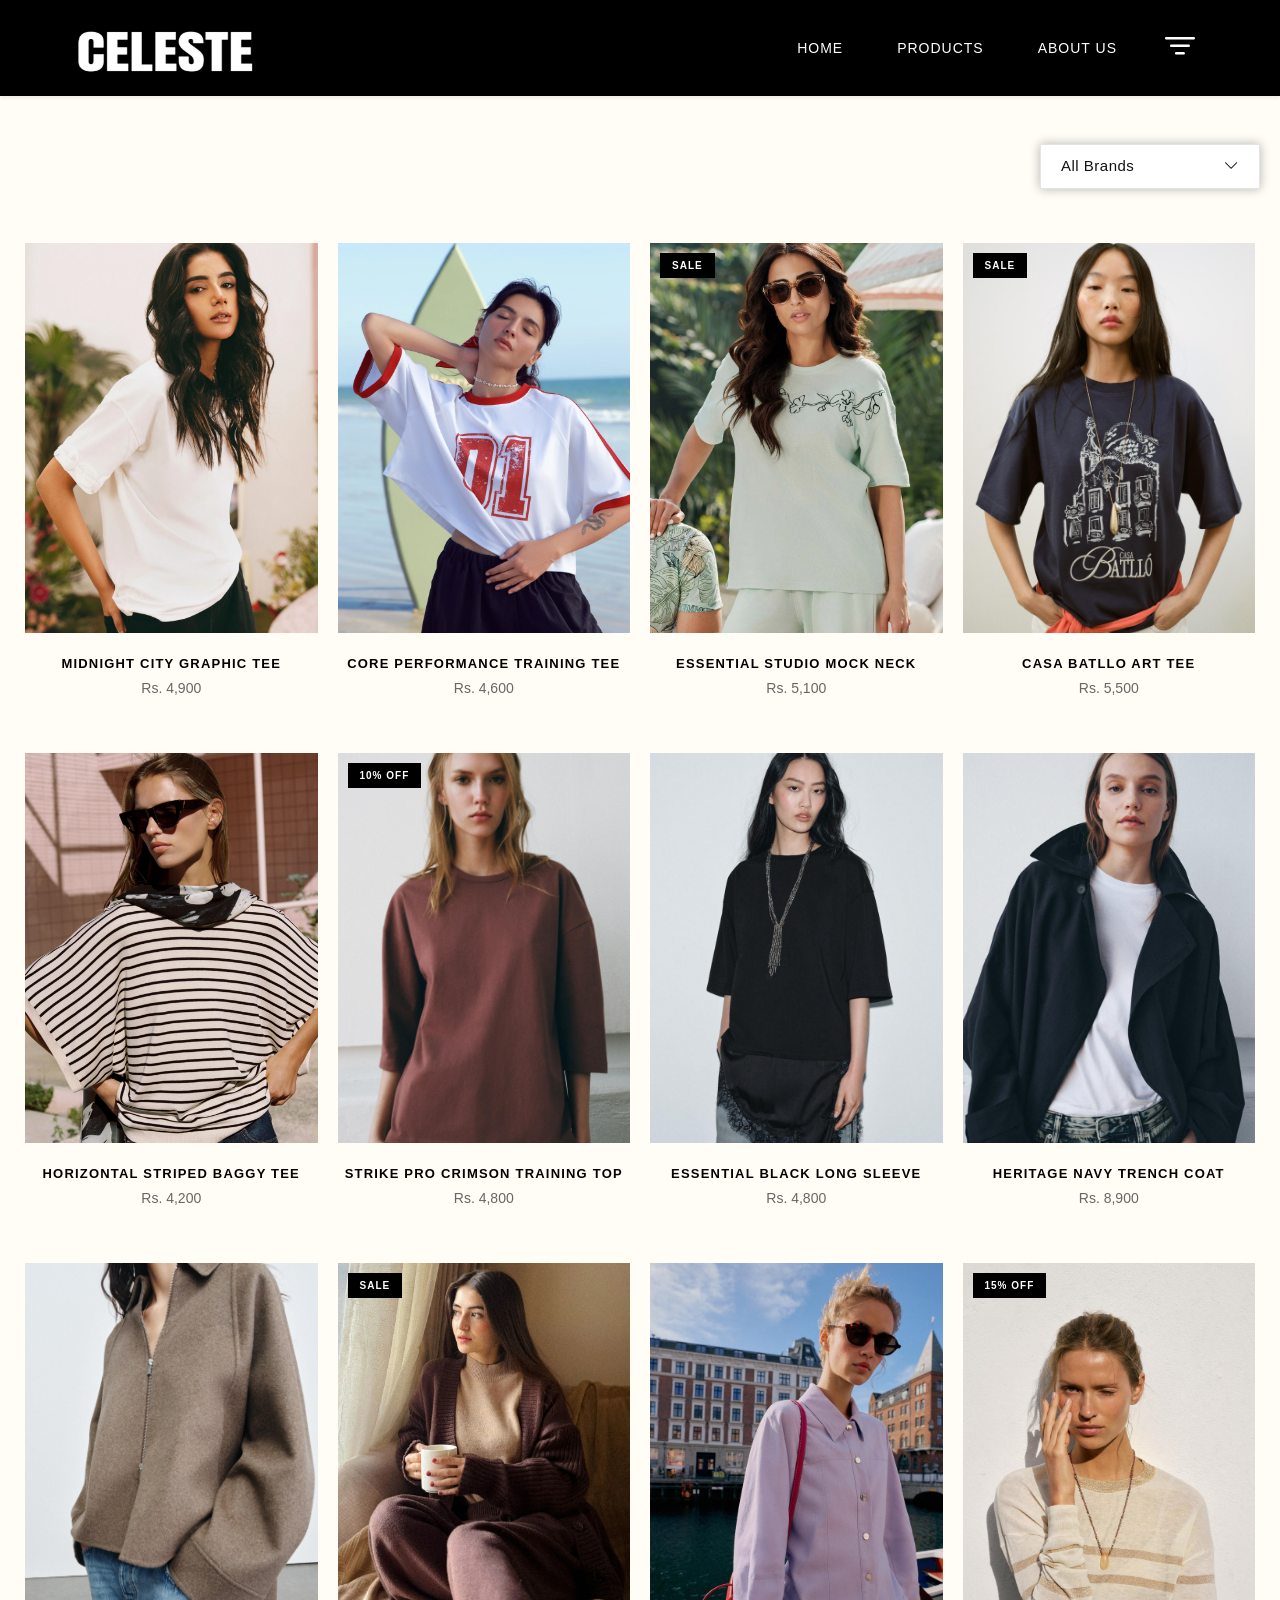
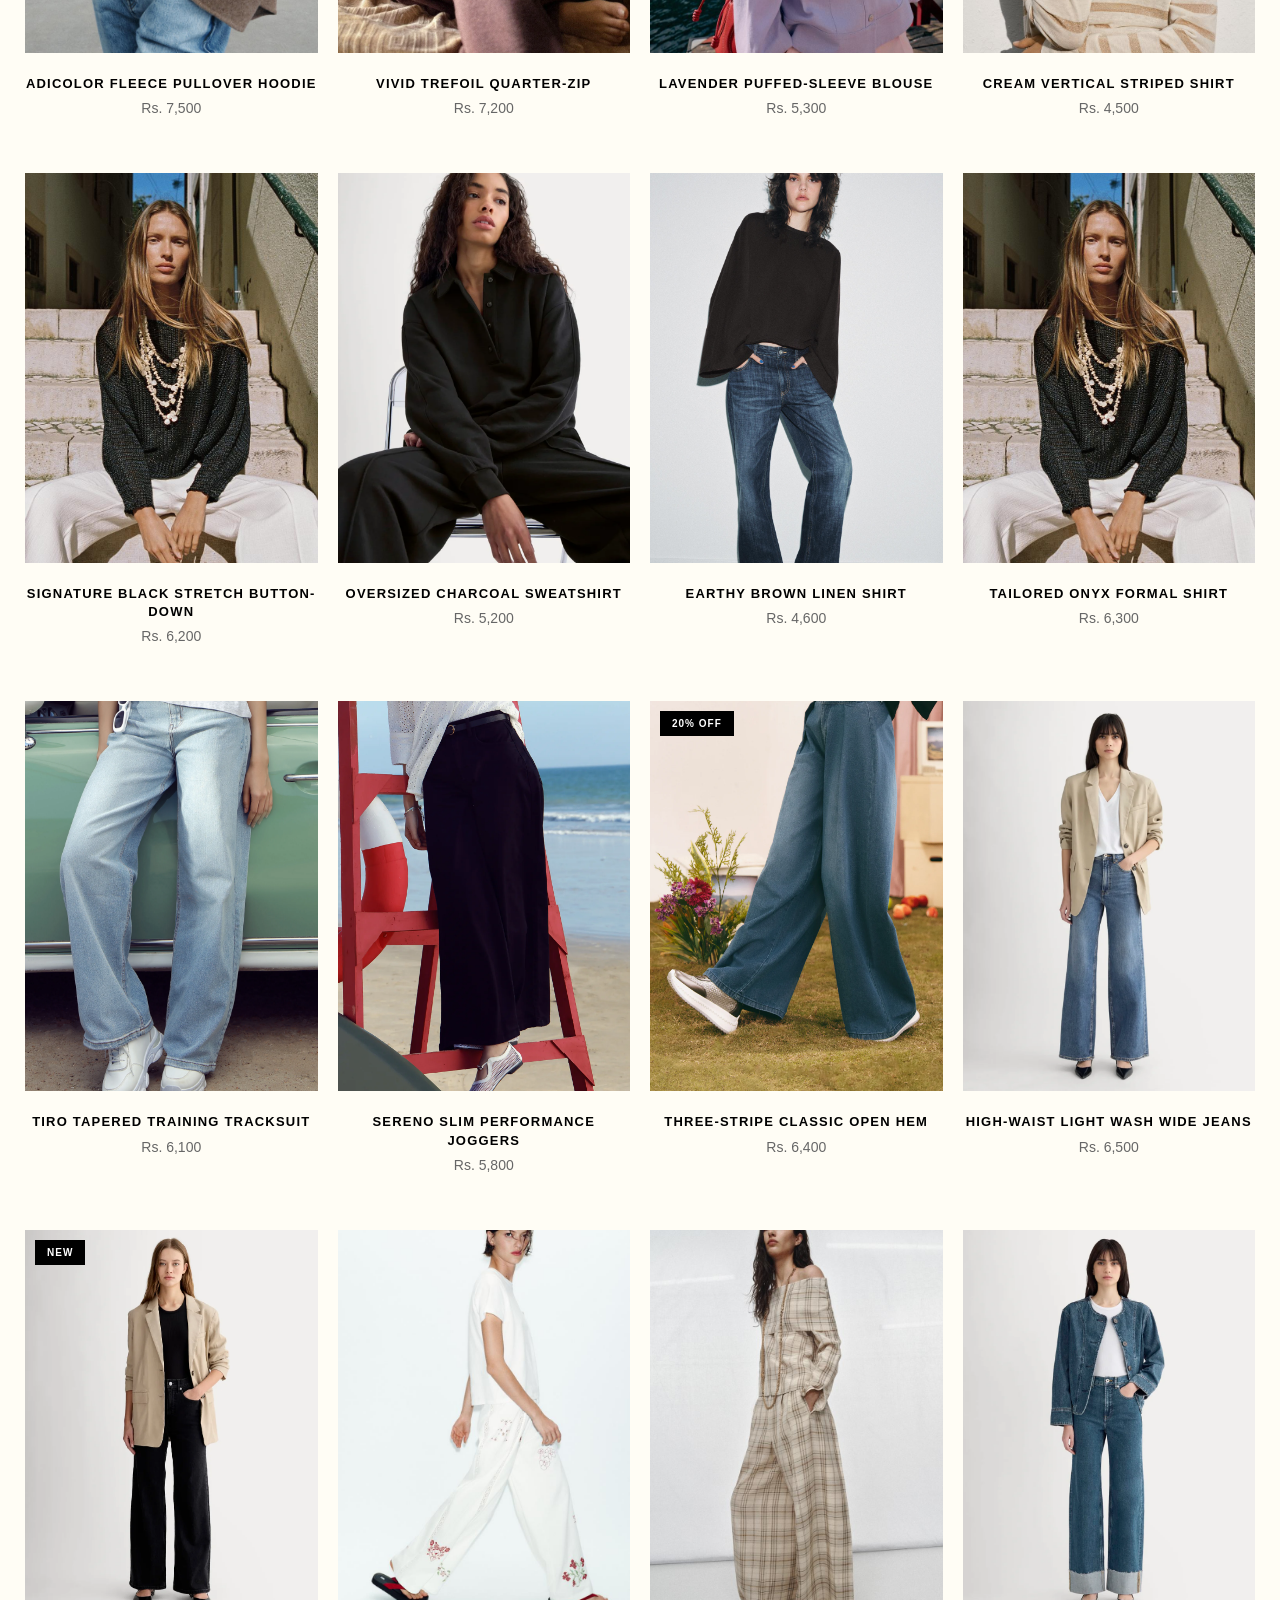
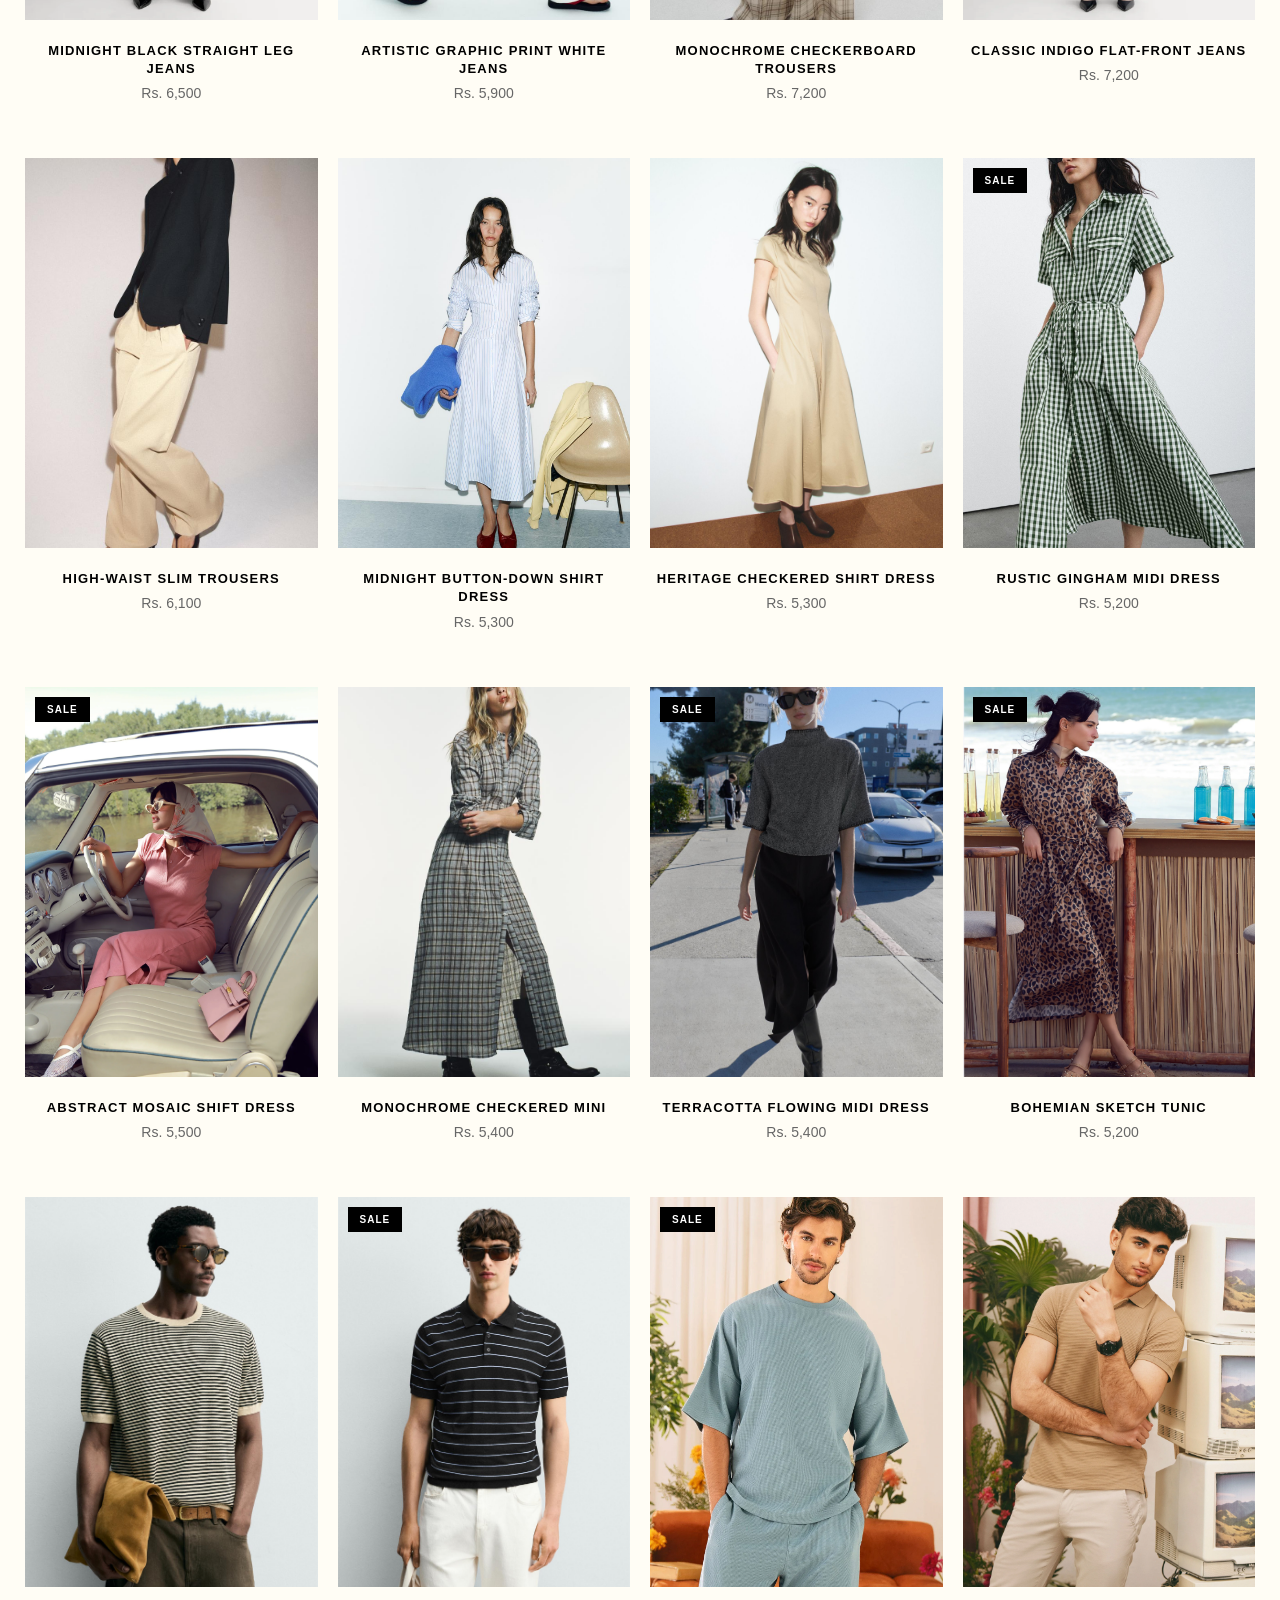
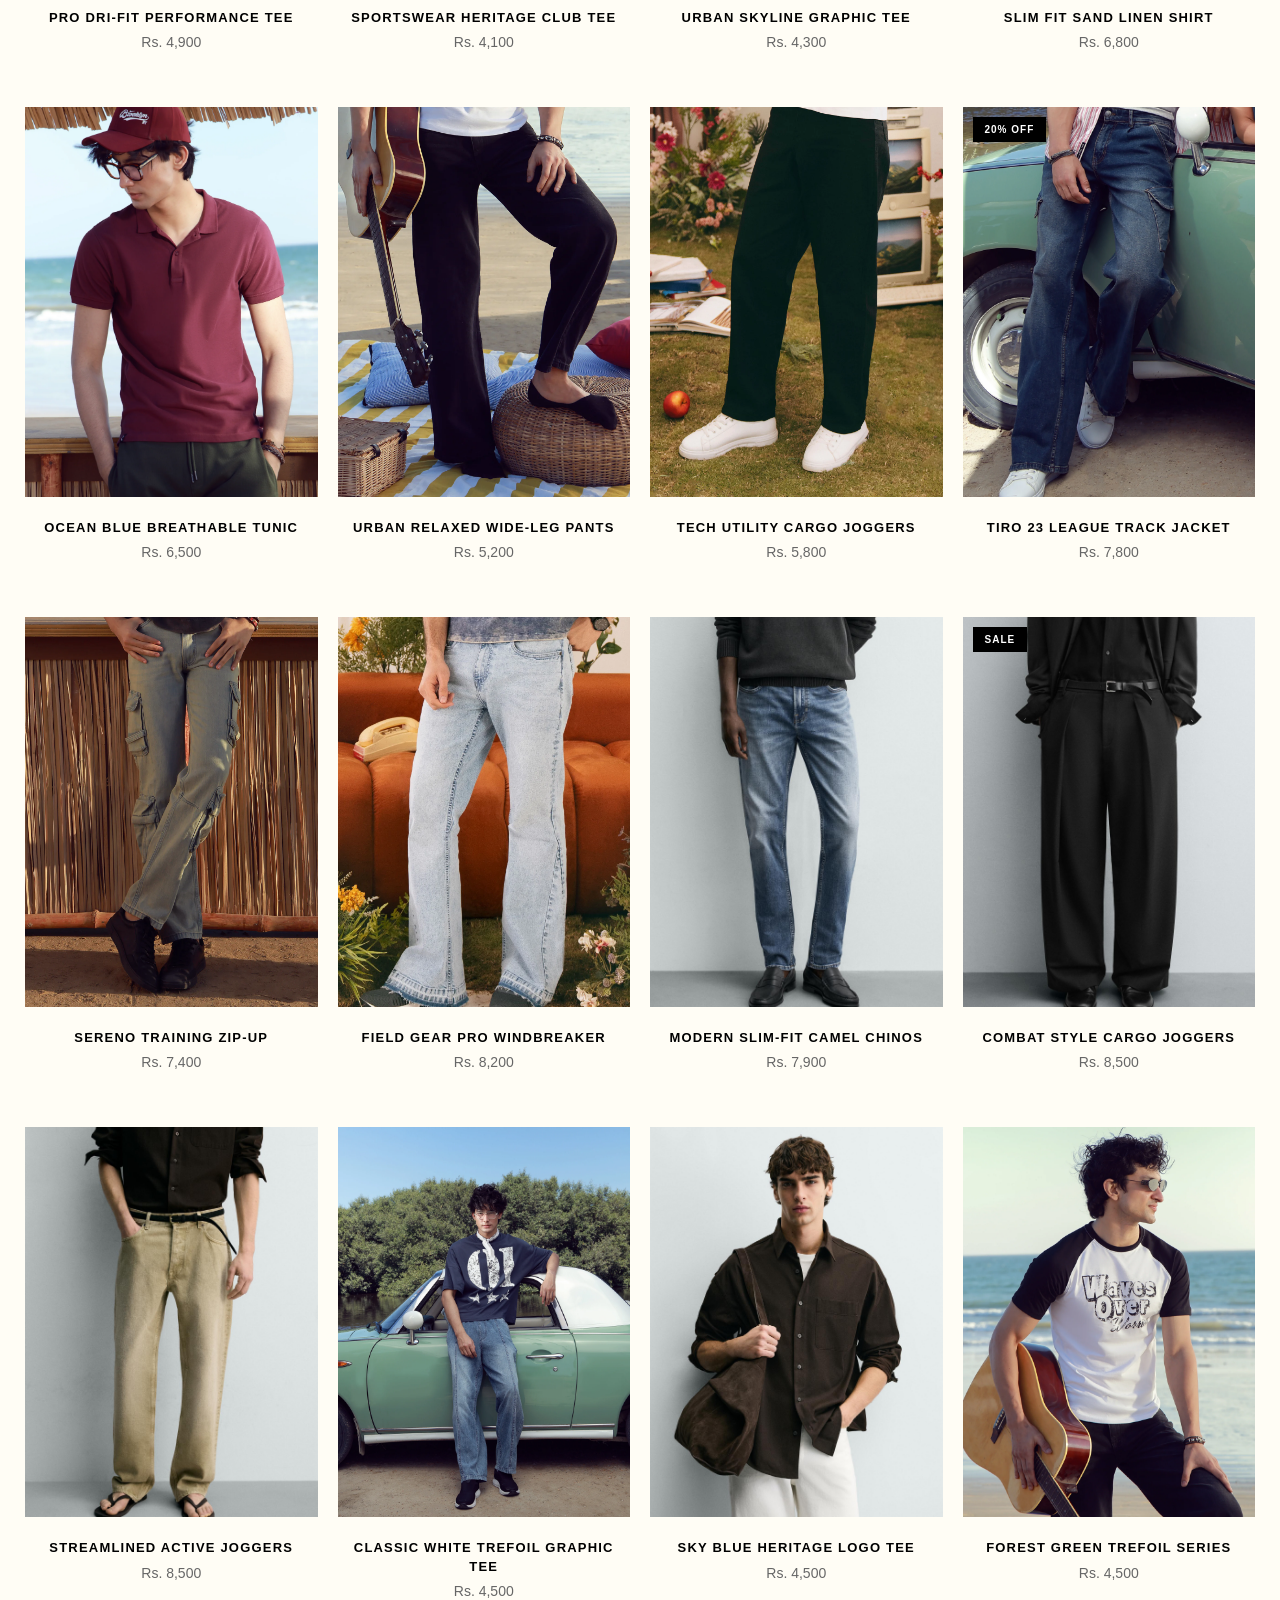
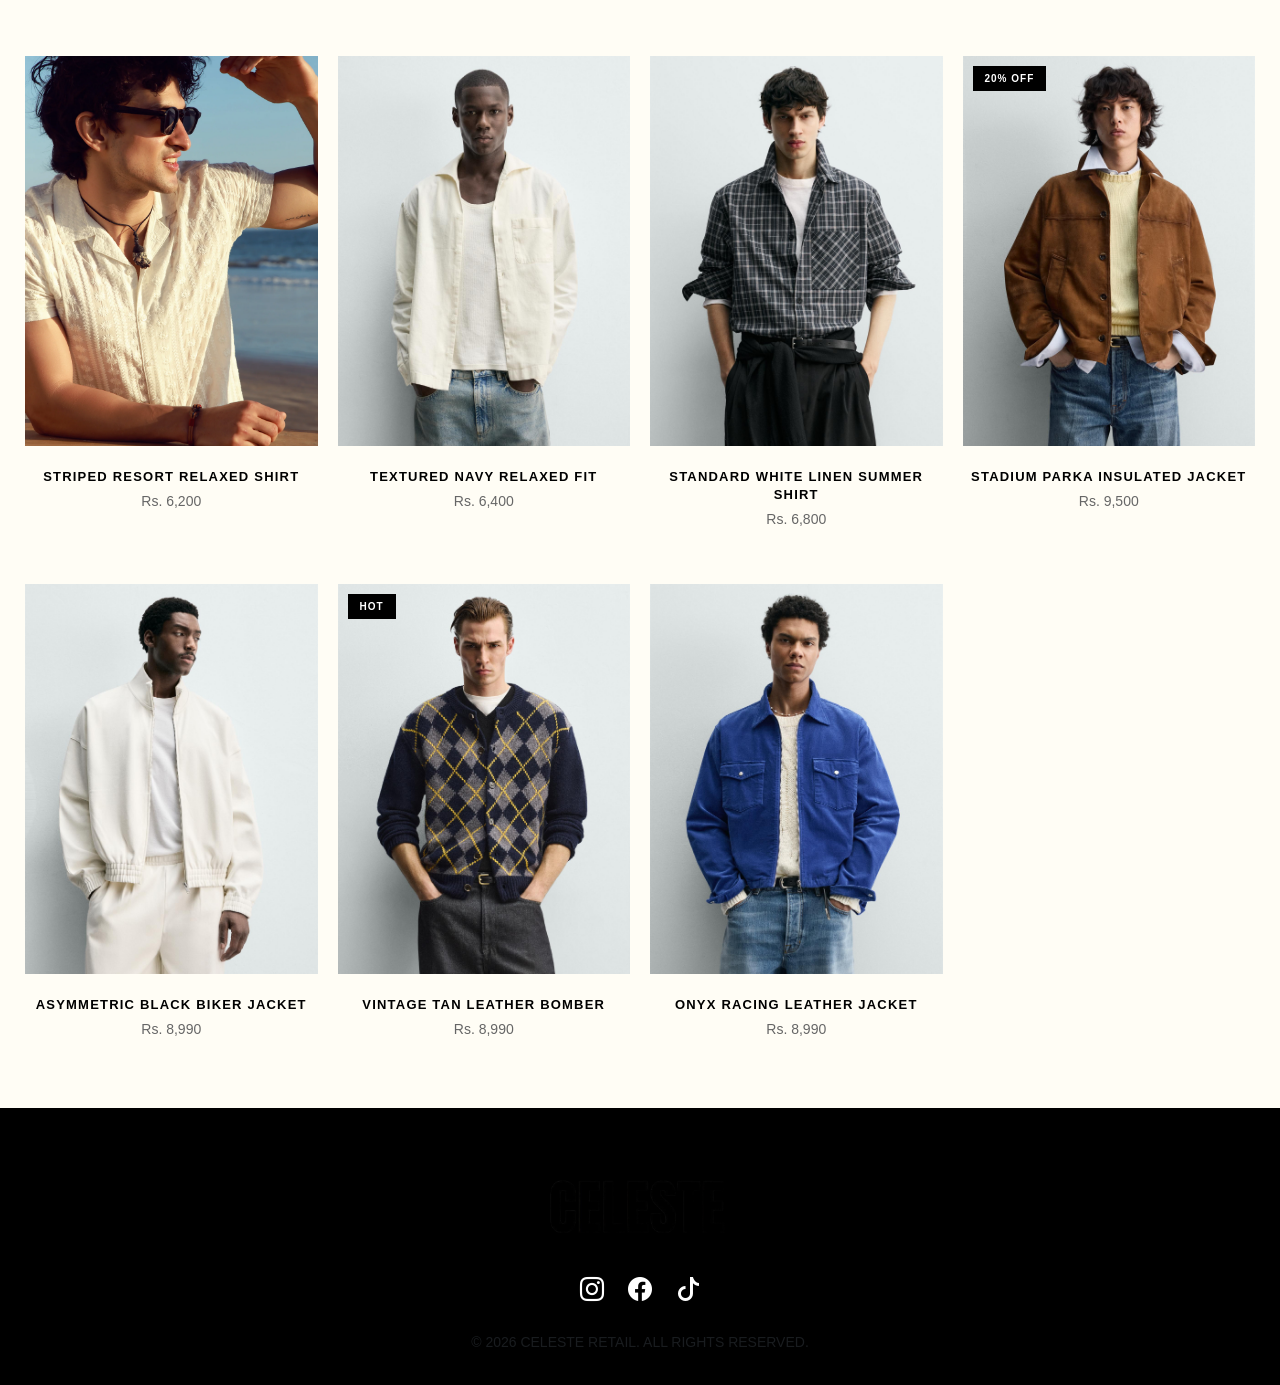
==== commit 1338fcb5: "added product detail" ====
--- a/product.html
+++ b/product.html
@@ -37,7 +37,7 @@
 
     <main class="container-fluid my-5 px-md-5">
         <div class="d-flex justify-content-end mb-0">
-            <div class="dropdown custom-sort-dropdown">
+            <div class="dropdown custom-sort-dropdown " id="ddown">
                 <button class="btn dropdown-toggle d-flex justify-content-between align-items-center" type="button"
                     data-bs-toggle="dropdown">
                     <span id="currentBrandLabel">All Brands</span>
@@ -59,6 +59,9 @@
         </div>
 
         <div id="productsGrid" class="row g-4 row-cols-2 mt-0 row-cols-md-3 row-cols-lg-4">
+        </div>
+        <div class="showdetails" id="detail">
+
         </div>
     </main>
 
@@ -137,7 +140,8 @@
                 <div class="accordion-item">
                     <h2 class="accordion-header">
                         <a href="#" onclick="newArrival('Summer Of Us')"
-                            class="accordion-button no-chevron collapsed fw-bold text-decoration-none">summer collection</a>
+                            class="accordion-button no-chevron collapsed fw-bold text-decoration-none">summer
+                            collection</a>
                     </h2>
                 </div>
 
@@ -166,8 +170,8 @@
             </div>
         </div>
     </div>
- 
-        <footer class="bg-black text-white pt-5 pb-3">
+
+    <footer class="bg-black text-white pt-5 pb-3">
         <div class="container text-center">
             <img src="logo2.png" class="logo mb-4" style="filter: invert(1);">
             <div class="d-flex justify-content-center gap-4 mb-4">
@@ -179,6 +183,7 @@
         </div>
     </footer>
 
+
     <script src="https://cdn.jsdelivr.net/npm/bootstrap@5.3.3/dist/js/bootstrap.bundle.min.js"></script>
     <script src="app.js"></script>
 </body>
--- a/product.css
+++ b/product.css
@@ -596,7 +596,7 @@
 
 .custom-sort-dropdown .btn:hover, 
 .custom-sort-dropdown .btn:focus {
-    border-color: #000 !important; /* Darken on hover */
+    border-color: #a8a8a8 !important; /* Darken on hover */
     background-color: #fff;
 }
 
@@ -633,7 +633,7 @@
 }
 
 .custom-sort-dropdown .btn:hover {
-    border-color: #000 !important;
+    border-color: #cacaca !important;
     background-color: #fff !important;
 }
 
@@ -675,7 +675,7 @@
 
 /* Dropdown Menu Styling */
 .custom-sort-dropdown .dropdown-menu {
-    border: 1px solid #121212;
+    border: 1px solid #bbbbbb;
     border-radius: 0;
     margin-top: 2px !important;
     padding: 0;
@@ -692,7 +692,7 @@
     text-decoration: underline;
 }
 .custom-sort-dropdown .btn {
-    border: 1px solid #121212 !important; /* Sharp black border */
+    border: 1px solid #c8c8c8 !important; /* Sharp black border */
     border-radius: 0 !important;          /* No rounded corners */
     padding: 10px 20px;
     background-color: #fff;
@@ -722,7 +722,7 @@
 
 /* The Button itself */
 .custom-sort-dropdown .btn {
-    border: 1px solid #121212 !important; /* Sharp black border */
+    border: 1px solid #e4e4e4 !important; /* Sharp black border */
     border-radius: 0 !important;          /* No rounded corners */
     padding: 10px 20px;
     background-color: #fff;
@@ -753,4 +753,192 @@
 .custom-sort-dropdown .dropdown-item:hover {
     background-color: #f8f8f8;
     text-decoration: underline;
+}
+.main-image img{
+    width:  90%;
+    max-height: auto;
+}
+.product-details{
+    margin-left: 0 !important;
+}
+.thumbnails img{
+    width: 200px !important;
+}
+.accordion-item{
+    background: transparent;
+}
+.accordion-header{
+    background: transparent;
+    border: 1px solid black;
+}
+.accordion-button:focus{
+    background: transparent;
+}
+label{
+    font-size: 15px !important;
+    text-transform: uppercase;
+    letter-spacing: 2px;
+}
+input, textarea{
+    background: #f6f6f6;
+    border: 1px solid black !important;
+    border-radius: 0px !important;
+}
+input, textarea:focus{
+    background: #f6f6f6;
+    border: 1px solid black !important;
+    border-radius: 0px !important;
+    outline: #1a1a1a;
+}
+/* --- KILL BOOTSTRAP BLUE FOCUS SHADOWS --- */
+input:focus, 
+textarea:focus, 
+select:focus, 
+.btn:focus, 
+.accordion-button:focus,
+.dropdown-toggle:focus {
+    outline: none !important;
+    box-shadow: none!important;
+    border-color: #121212 !important; /* Keeps border sharp black on focus */
+}
+
+/* Specific fix for the Contact Form/Inputs */
+input.form-control:focus, 
+textarea.form-control:focus {
+    background-color: #f6f6f6; /* Keeps your light grey background */
+    border: 1px solid #121212 !important;
+}
+
+/* Ensure buttons don't show a ring when clicked */
+.btn-check:focus + .btn, 
+.btn:active:focus {
+    box-shadow: none !important;
+}
+.submit{
+    border-radius: 0 !important;
+    border: none;
+    text-transform: uppercase;
+    font-size: 14px;
+    letter-spacing: 1px;
+    ;
+}
+/* --- SUBMIT BUTTON STYLING --- */
+.submit {
+    background-color: #000;
+    color: #fff;
+    border-radius: 0 !important;
+    border: none;
+    text-transform: uppercase;
+    font-size: 14px;
+    letter-spacing: 2px;
+    padding: 12px 10px;
+    transition: all 0.3s ease;
+    cursor: pointer;
+}
+
+.submit:hover {
+    background-color: #380414; /* Your brand maroon */
+    color: #fff;
+}
+
+.submit:focus {
+    outline: none !important;
+    box-shadow: none !important;
+}
+
+/* --- FORM SPACING REFINEMENT --- */
+.mb-3 label {
+    display: block;
+    margin-bottom: 8px;
+    font-weight: 600;
+    color: #121212;
+}
+
+input, textarea {
+    padding: 12px 15px;
+    width: 100%;
+}
+input:focus, 
+textarea:focus {
+    background-color: #fff !important;
+    border: 1px solid #000 !important;
+    /* Soft, sophisticated shadow instead of a blue glow */
+    box-shadow: 0 4px 12px rgba(0, 0, 0, 0.08) !important;
+    outline: none !important;
+    transition: all 0.2s ease-in-out;
+}
+/* --- EDITORIAL BACK BUTTON --- */
+.back-link {
+    display: inline-flex;
+    align-items: center;
+    text-decoration: none;
+    color: #ffffff;
+    font-size: 12px;
+    font-weight: 700;
+    letter-spacing: 2px;
+    text-transform: uppercase;
+    transition: color 0.3s ease;
+    font-weight: bolder;
+    background: #000;
+    padding: 10px;
+
+}
+
+.back-link i {
+    font-size: 20px; /* Larger icon, but thin stroke */
+    line-height: 0;
+}
+
+/* Interaction: Arrow slides left and color changes to your brand maroon */
+
+
+
+.btn{
+    background:black  !important;
+}
+/* Container must be relative so the button can be absolute */
+.img-container {
+    position: relative;
+    overflow: hidden;
+}
+
+.img-atc-btn {
+    position: absolute;
+    bottom: 15px;
+    right: 15px;
+    width: 38px;
+    height: 38px;
+    background-color: #fff;
+    color: #000;
+    border: none;
+    border-radius: 50%;
+    display: flex;
+    align-items: center;
+    justify-content: center;
+    cursor: pointer;
+    z-index: 15;
+    /* Luxury shadow for depth */
+    box-shadow: 0 4px 10px rgba(0,0,0,0.15);
+    /* Initially slightly hidden for a hover effect if desired */
+    opacity: 0;
+    transform: translateY(10px);
+    transition: all 0.3s cubic-bezier(0.4, 0, 0.2, 1);
+}
+
+.img-atc-btn i {
+    font-size: 24px;
+    line-height: 0;
+}
+
+/* Show button when the card is hovered */
+.sharp-card:hover .img-atc-btn {
+    opacity: 1;
+    transform: translateY(0);
+}
+
+/* Hover state for the button itself */
+.img-atc-btn:hover {
+    background-color: #000;
+    color: #fff;
+    transform: scale(1.1);
 }
